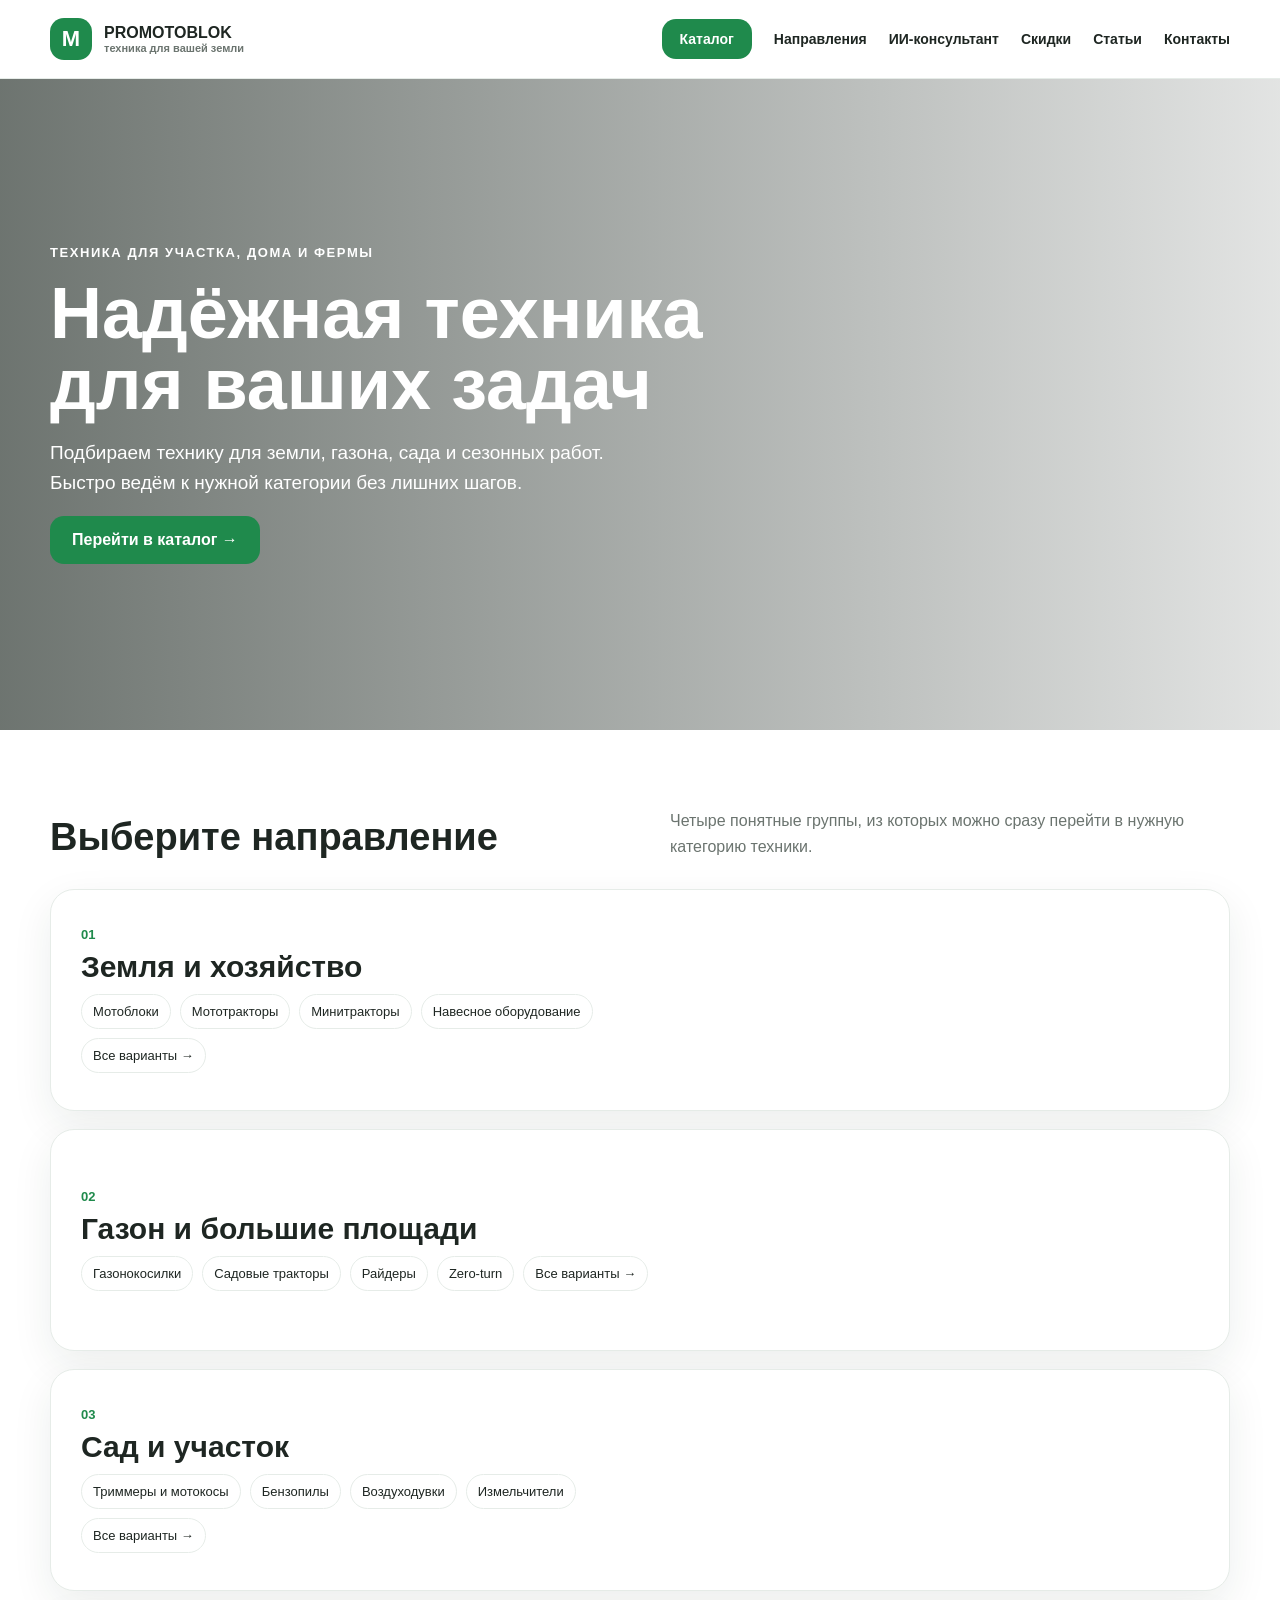
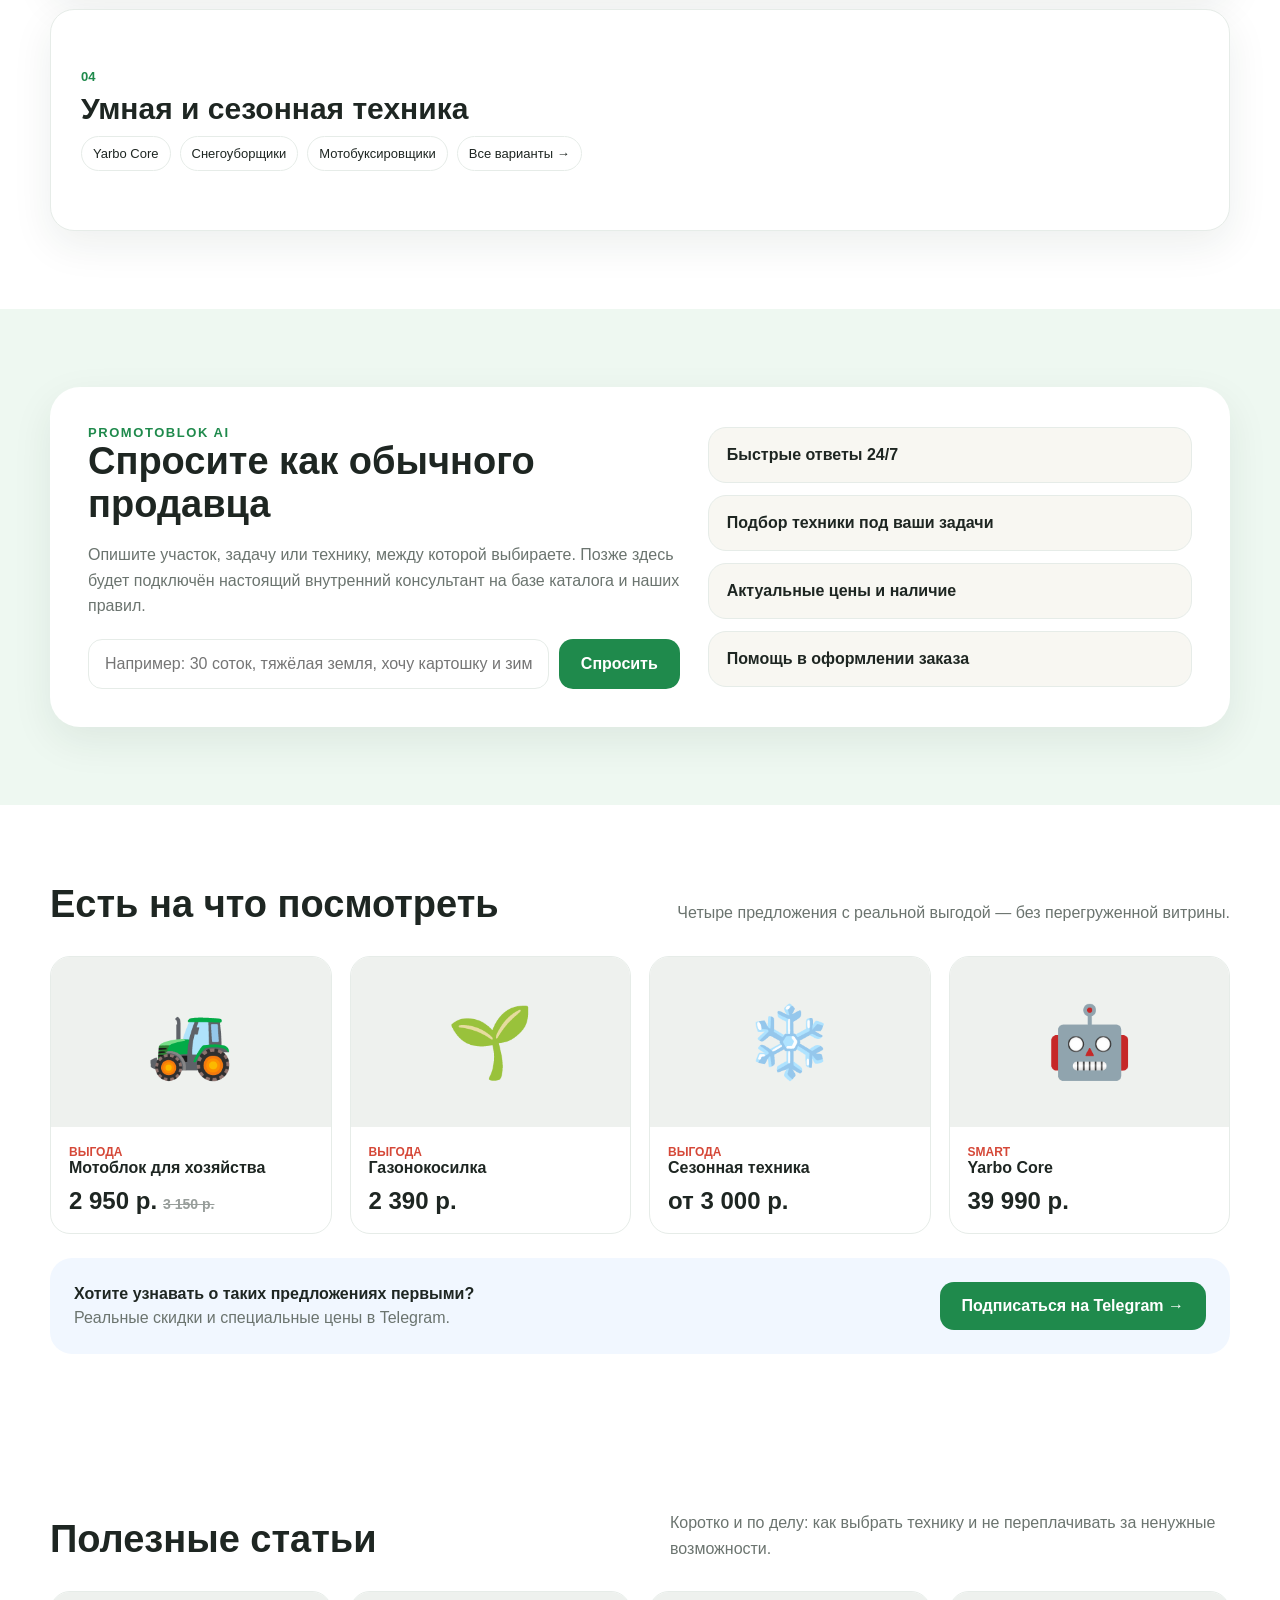
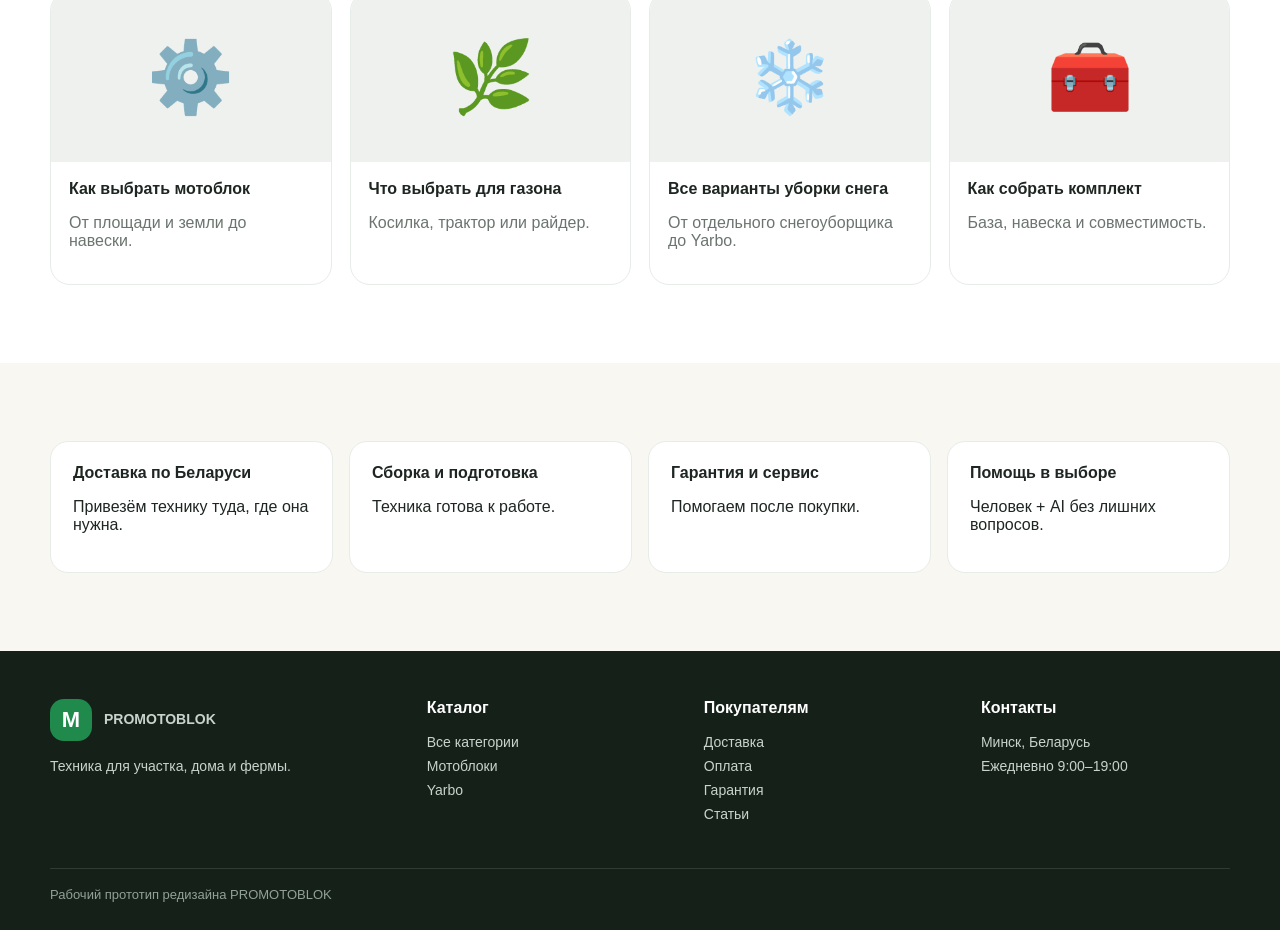
==== index.html @ eeb2f96f "Build responsive homepage from approved structure" ====
<!doctype html><html lang="ru"><head><meta charset="utf-8"><meta name="viewport" content="width=device-width,initial-scale=1"><title>PROMOTOBLOK — техника для участка, дома и фермы</title><meta name="description" content="Рабочий прототип нового PROMOTOBLOK"><link rel="stylesheet" href="styles.css"></head><body><header class="topbar"><div class="container topbar-inner"><a class="brand" href="index.html"><span class="brand-mark">M</span><span>PROMOTOBLOK<small>техника для вашей земли</small></span></a><button class="mobile-toggle" aria-label="Меню">☰</button><nav class="nav"><a class="catalog-link" href="catalog.html">Каталог</a><a href="#groups">Направления</a><a href="#ai">ИИ-консультант</a><a href="#offers">Скидки</a><a href="#articles">Статьи</a><a href="#contacts">Контакты</a></nav></div></header><main><section class="hero"><div class="container"><div class="hero-card"><div class="eyebrow">Техника для участка, дома и фермы</div><h1>Надёжная техника для ваших задач</h1><p>Подбираем технику для земли, газона, сада и сезонных работ. Быстро ведём к нужной категории без лишних шагов.</p><a class="btn" href="catalog.html">Перейти в каталог →</a></div></div></section><section id="groups"><div class="container"><div class="section-head"><div><h2>Выберите направление</h2></div><p>Четыре понятные группы, из которых можно сразу перейти в нужную категорию техники.</p></div><div class="group-list"><article class="group-row"><div class="group-copy"><div class="group-no">01</div><h3>Земля и хозяйство</h3><div class="group-links"><a class="chip" href="catalog.html#motoblocks">Мотоблоки</a><a class="chip" href="catalog.html#mototractors">Мототракторы</a><a class="chip" href="catalog.html#minitractors">Минитракторы</a><a class="chip" href="catalog.html#attachments">Навесное оборудование</a><a class="chip" href="catalog.html#land">Все варианты →</a></div></div><div class="group-image land"></div></article><article class="group-row"><div class="group-copy"><div class="group-no">02</div><h3>Газон и большие площади</h3><div class="group-links"><a class="chip" href="catalog.html#lawnmowers">Газонокосилки</a><a class="chip" href="catalog.html#tractors">Садовые тракторы</a><a class="chip" href="catalog.html#riders">Райдеры</a><a class="chip" href="catalog.html#zero-turn">Zero-turn</a><a class="chip" href="catalog.html#lawn">Все варианты →</a></div></div><div class="group-image lawn"></div></article><article class="group-row"><div class="group-copy"><div class="group-no">03</div><h3>Сад и участок</h3><div class="group-links"><a class="chip" href="catalog.html#trimmers">Триммеры и мотокосы</a><a class="chip" href="catalog.html#chainsaws">Бензопилы</a><a class="chip" href="catalog.html#blowers">Воздуходувки</a><a class="chip" href="catalog.html#shredders">Измельчители</a><a class="chip" href="catalog.html#garden">Все варианты →</a></div></div><div class="group-image garden"></div></article><article class="group-row"><div class="group-copy"><div class="group-no">04</div><h3>Умная и сезонная техника</h3><div class="group-links"><a class="chip" href="catalog.html#yarbo">Yarbo Core</a><a class="chip" href="catalog.html#snow">Снегоуборщики</a><a class="chip" href="catalog.html#tow">Мотобуксировщики</a><a class="chip" href="catalog.html#smart">Все варианты →</a></div></div><div class="group-image smart"></div></article></div></div></section><section id="ai" class="ai"><div class="container"><div class="ai-box"><div><div class="eyebrow" style="color:var(--green)">PROMOTOBLOK AI</div><h2>Спросите как обычного продавца</h2><p>Опишите участок, задачу или технику, между которой выбираете. Позже здесь будет подключён настоящий внутренний консультант на базе каталога и наших правил.</p><div class="ask"><input aria-label="Вопрос консультанту" placeholder="Например: 30 соток, тяжёлая земля, хочу картошку и зимой снег"><button class="btn" data-demo>Спросить</button></div></div><div class="ai-benefits"><div class="benefit">Быстрые ответы 24/7</div><div class="benefit">Подбор техники под ваши задачи</div><div class="benefit">Актуальные цены и наличие</div><div class="benefit">Помощь в оформлении заказа</div></div></div></div></section><section id="offers"><div class="container"><div class="section-head"><div><h2>Есть на что посмотреть</h2></div><p>Четыре предложения с реальной выгодой — без перегруженной витрины.</p></div><div class="offers-grid"><article class="offer"><div class="offer-img">🚜</div><div class="offer-body"><div class="sale">ВЫГОДА</div><strong>Мотоблок для хозяйства</strong><div class="price">2 950 р.<span class="old">3 150 р.</span></div></div></article><article class="offer"><div class="offer-img">🌱</div><div class="offer-body"><div class="sale">ВЫГОДА</div><strong>Газонокосилка</strong><div class="price">2 390 р.</div></div></article><article class="offer"><div class="offer-img">❄️</div><div class="offer-body"><div class="sale">ВЫГОДА</div><strong>Сезонная техника</strong><div class="price">от 3 000 р.</div></div></article><article class="offer"><div class="offer-img">🤖</div><div class="offer-body"><div class="sale">SMART</div><strong>Yarbo Core</strong><div class="price">39 990 р.</div></div></article></div><div class="telegram"><div><strong>Хотите узнавать о таких предложениях первыми?</strong><div style="color:var(--muted);margin-top:6px">Реальные скидки и специальные цены в Telegram.</div></div><button class="btn" data-demo>Подписаться на Telegram →</button></div></div></section><section id="articles"><div class="container"><div class="section-head"><div><h2>Полезные статьи</h2></div><p>Коротко и по делу: как выбрать технику и не переплачивать за ненужные возможности.</p></div><div class="articles-grid"><a class="article" href="catalog.html"><div class="article-img">⚙️</div><div class="article-body"><strong>Как выбрать мотоблок</strong><p style="color:var(--muted)">От площади и земли до навески.</p></div></a><a class="article" href="catalog.html"><div class="article-img">🌿</div><div class="article-body"><strong>Что выбрать для газона</strong><p style="color:var(--muted)">Косилка, трактор или райдер.</p></div></a><a class="article" href="catalog.html"><div class="article-img">❄️</div><div class="article-body"><strong>Все варианты уборки снега</strong><p style="color:var(--muted)">От отдельного снегоуборщика до Yarbo.</p></div></a><a class="article" href="catalog.html"><div class="article-img">🧰</div><div class="article-body"><strong>Как собрать комплект</strong><p style="color:var(--muted)">База, навеска и совместимость.</p></div></a></div></div></section><section class="trust"><div class="container"><div class="trust-grid"><div class="trust-card"><strong>Доставка по Беларуси</strong><p>Привезём технику туда, где она нужна.</p></div><div class="trust-card"><strong>Сборка и подготовка</strong><p>Техника готова к работе.</p></div><div class="trust-card"><strong>Гарантия и сервис</strong><p>Помогаем после покупки.</p></div><div class="trust-card"><strong>Помощь в выборе</strong><p>Человек + AI без лишних вопросов.</p></div></div></div></section></main><footer id="contacts" class="footer"><div class="container"><div class="footer-grid"><div><a class="brand" href="index.html"><span class="brand-mark">M</span><span>PROMOTOBLOK</span></a><p>Техника для участка, дома и фермы.</p></div><div><h4>Каталог</h4><p><a href="catalog.html">Все категории</a><br><a href="catalog.html#motoblocks">Мотоблоки</a><br><a href="catalog.html#yarbo">Yarbo</a></p></div><div><h4>Покупателям</h4><p>Доставка<br>Оплата<br>Гарантия<br>Статьи</p></div><div><h4>Контакты</h4><p>Минск, Беларусь<br>Ежедневно 9:00–19:00</p></div></div><div class="copyright">Рабочий прототип редизайна PROMOTOBLOK</div></div></footer><script src="app.js"></script></body></html>
---- styles.css ----
:root{--green:#1f8a4c;--green-dark:#16653a;--mint:#eef8f1;--ink:#1e2622;--muted:#6b746f;--line:#e6ece8;--cream:#f8f7f2;--radius:24px;--shadow:0 14px 40px rgba(27,49,36,.08)}*{box-sizing:border-box}html{scroll-behavior:smooth}body{margin:0;font-family:Inter,Arial,sans-serif;color:var(--ink);background:#fff}a{color:inherit;text-decoration:none}button,input{font:inherit}.container{width:min(1180px,calc(100% - 40px));margin:auto}.topbar{background:#fff;border-bottom:1px solid var(--line);position:sticky;top:0;z-index:20}.topbar-inner{height:78px;display:flex;align-items:center;gap:26px}.brand{display:flex;align-items:center;gap:12px;font-weight:900}.brand-mark{width:42px;height:42px;border-radius:14px;background:var(--green);color:#fff;display:grid;place-items:center;font-size:22px}.brand small{display:block;color:var(--muted);font-weight:600;font-size:11px}.nav{display:flex;gap:22px;align-items:center;margin-left:auto;font-size:14px;font-weight:700}.nav a:hover{color:var(--green)}.catalog-link{background:var(--green);color:#fff;padding:12px 18px;border-radius:14px}.mobile-toggle{display:none;margin-left:auto;border:0;background:var(--mint);width:44px;height:44px;border-radius:12px}.hero{min-height:560px;display:flex;align-items:end;background:linear-gradient(90deg,rgba(20,31,24,.62),rgba(20,31,24,.12)),url('https://images.unsplash.com/photo-1500382017468-9049fed747ef?auto=format&fit=crop&w=1800&q=82') center/cover}.hero-card{padding:88px 0;color:#fff;max-width:690px}.eyebrow{letter-spacing:.12em;text-transform:uppercase;font-size:13px;font-weight:800}.hero h1{font-size:clamp(42px,6vw,72px);line-height:.98;margin:18px 0 18px}.hero p{font-size:19px;line-height:1.55;max-width:610px}.btn{display:inline-flex;align-items:center;justify-content:center;gap:8px;background:var(--green);color:#fff;border:0;padding:15px 22px;border-radius:14px;font-weight:800;cursor:pointer}.btn:hover{background:var(--green-dark)}.btn-light{background:#fff;color:var(--green-dark)}section{padding:78px 0}.section-head{display:flex;justify-content:space-between;align-items:end;gap:24px;margin-bottom:30px}.section-head h2{font-size:38px;margin:0}.section-head p{color:var(--muted);max-width:560px;margin:0;line-height:1.6}.group-list{display:grid;gap:18px}.group-row{display:grid;grid-template-columns:1.15fr 1fr;min-height:220px;border:1px solid var(--line);border-radius:var(--radius);overflow:hidden;background:#fff;box-shadow:var(--shadow)}.group-copy{padding:30px;display:flex;flex-direction:column;justify-content:center}.group-no{color:var(--green);font-weight:900;font-size:13px}.group-copy h3{font-size:30px;margin:8px 0 10px}.group-links{display:flex;flex-wrap:wrap;gap:9px}.chip{border:1px solid var(--line);padding:9px 11px;border-radius:999px;font-size:13px;background:#fff}.chip:hover{border-color:var(--green);color:var(--green)}.group-image{min-height:220px;background-size:cover;background-position:center}.land{background-image:url('https://images.unsplash.com/photo-1464226184884-fa280b87c399?auto=format&fit=crop&w=1200&q=80')}.lawn{background-image:url('https://images.unsplash.com/photo-1558904541-efa843a96f01?auto=format&fit=crop&w=1200&q=80')}.garden{background-image:url('https://images.unsplash.com/photo-1592150621744-aca64f48394a?auto=format&fit=crop&w=1200&q=80')}.smart{background-image:url('https://images.unsplash.com/photo-1483664852095-d6cc6870702d?auto=format&fit=crop&w=1200&q=80')}.ai{background:var(--mint)}.ai-box{display:grid;grid-template-columns:1.1fr .9fr;gap:28px;align-items:center;background:#fff;border-radius:30px;padding:38px;box-shadow:var(--shadow)}.ai h2{font-size:38px;margin:0 0 14px}.ai p{color:var(--muted);line-height:1.6}.ask{display:flex;gap:10px;margin-top:20px}.ask input{flex:1;border:1px solid var(--line);padding:15px 16px;border-radius:14px}.ai-benefits{display:grid;gap:12px}.benefit{padding:18px;border:1px solid var(--line);border-radius:18px;background:var(--cream);font-weight:700}.offers-grid,.articles-grid{display:grid;grid-template-columns:repeat(4,1fr);gap:18px}.offer,.article{border:1px solid var(--line);border-radius:20px;overflow:hidden;background:#fff}.offer-img,.article-img{height:170px;background:#eef1ee;display:grid;place-items:center;font-size:70px}.offer-body,.article-body{padding:18px}.price{font-size:24px;font-weight:900;margin-top:10px}.old{font-size:14px;color:#989e9b;text-decoration:line-through;margin-left:6px}.sale{color:#d54838;font-size:12px;font-weight:900}.telegram{margin-top:24px;padding:24px;border-radius:22px;background:#f1f7ff;display:flex;justify-content:space-between;gap:20px;align-items:center}.trust{background:var(--cream)}.trust-grid{display:grid;grid-template-columns:repeat(4,1fr);gap:16px}.trust-card{background:#fff;border:1px solid var(--line);border-radius:18px;padding:22px}.footer{background:#152019;color:#fff;padding:48px 0 28px}.footer-grid{display:grid;grid-template-columns:1.4fr repeat(3,1fr);gap:28px}.footer h4{margin:0 0 12px}.footer a,.footer p{color:#c9d3cd;font-size:14px;line-height:1.7}.copyright{border-top:1px solid rgba(255,255,255,.12);margin-top:28px;padding-top:18px;color:#91a197;font-size:13px}.page-hero{padding:56px 0 24px;background:linear-gradient(180deg,#f6faf7,#fff)}.page-hero h1{font-size:52px;margin:0 0 10px}.catalog-grid{display:grid;grid-template-columns:repeat(2,1fr);gap:18px}.catalog-card{border:1px solid var(--line);border-radius:22px;padding:26px;background:#fff}.catalog-card h2{margin-top:0}.catalog-card ul{padding-left:18px;color:var(--muted);line-height:1.9}.mode-switch{display:inline-flex;background:#eef3ef;border-radius:14px;padding:5px;gap:4px;margin-top:18px}.mode-switch button{border:0;background:transparent;padding:10px 14px;border-radius:10px;font-weight:800}.mode-switch button.active{background:#fff;box-shadow:0 5px 15px rgba(0,0,0,.06)}@media(max-width:900px){.nav{display:none;position:absolute;left:20px;right:20px;top:72px;background:#fff;border:1px solid var(--line);border-radius:18px;padding:14px;flex-direction:column;align-items:stretch;box-shadow:var(--shadow)}.nav.open{display:flex}.mobile-toggle{display:block}.hero{min-height:470px}.hero-card{padding:62px 0}.group-row{grid-template-columns:1fr}.group-image{order:-1;height:180px;min-height:auto}.ai-box{grid-template-columns:1fr}.offers-grid,.articles-grid,.trust-grid,.catalog-grid{grid-template-columns:1fr 1fr}.footer-grid{grid-template-columns:1fr 1fr}}@media(max-width:620px){.container{width:min(100% - 28px,1180px)}.topbar-inner{height:66px}.brand small{display:none}.hero{min-height:420px}.hero h1{font-size:42px}.hero p{font-size:16px}.section-head{display:block}.section-head h2,.ai h2{font-size:30px}.group-copy{padding:22px}.group-copy h3{font-size:25px}.offers-grid,.articles-grid,.trust-grid,.catalog-grid,.footer-grid{grid-template-columns:1fr}.ask,.telegram{flex-direction:column}.page-hero h1{font-size:40px}section{padding:54px 0}}
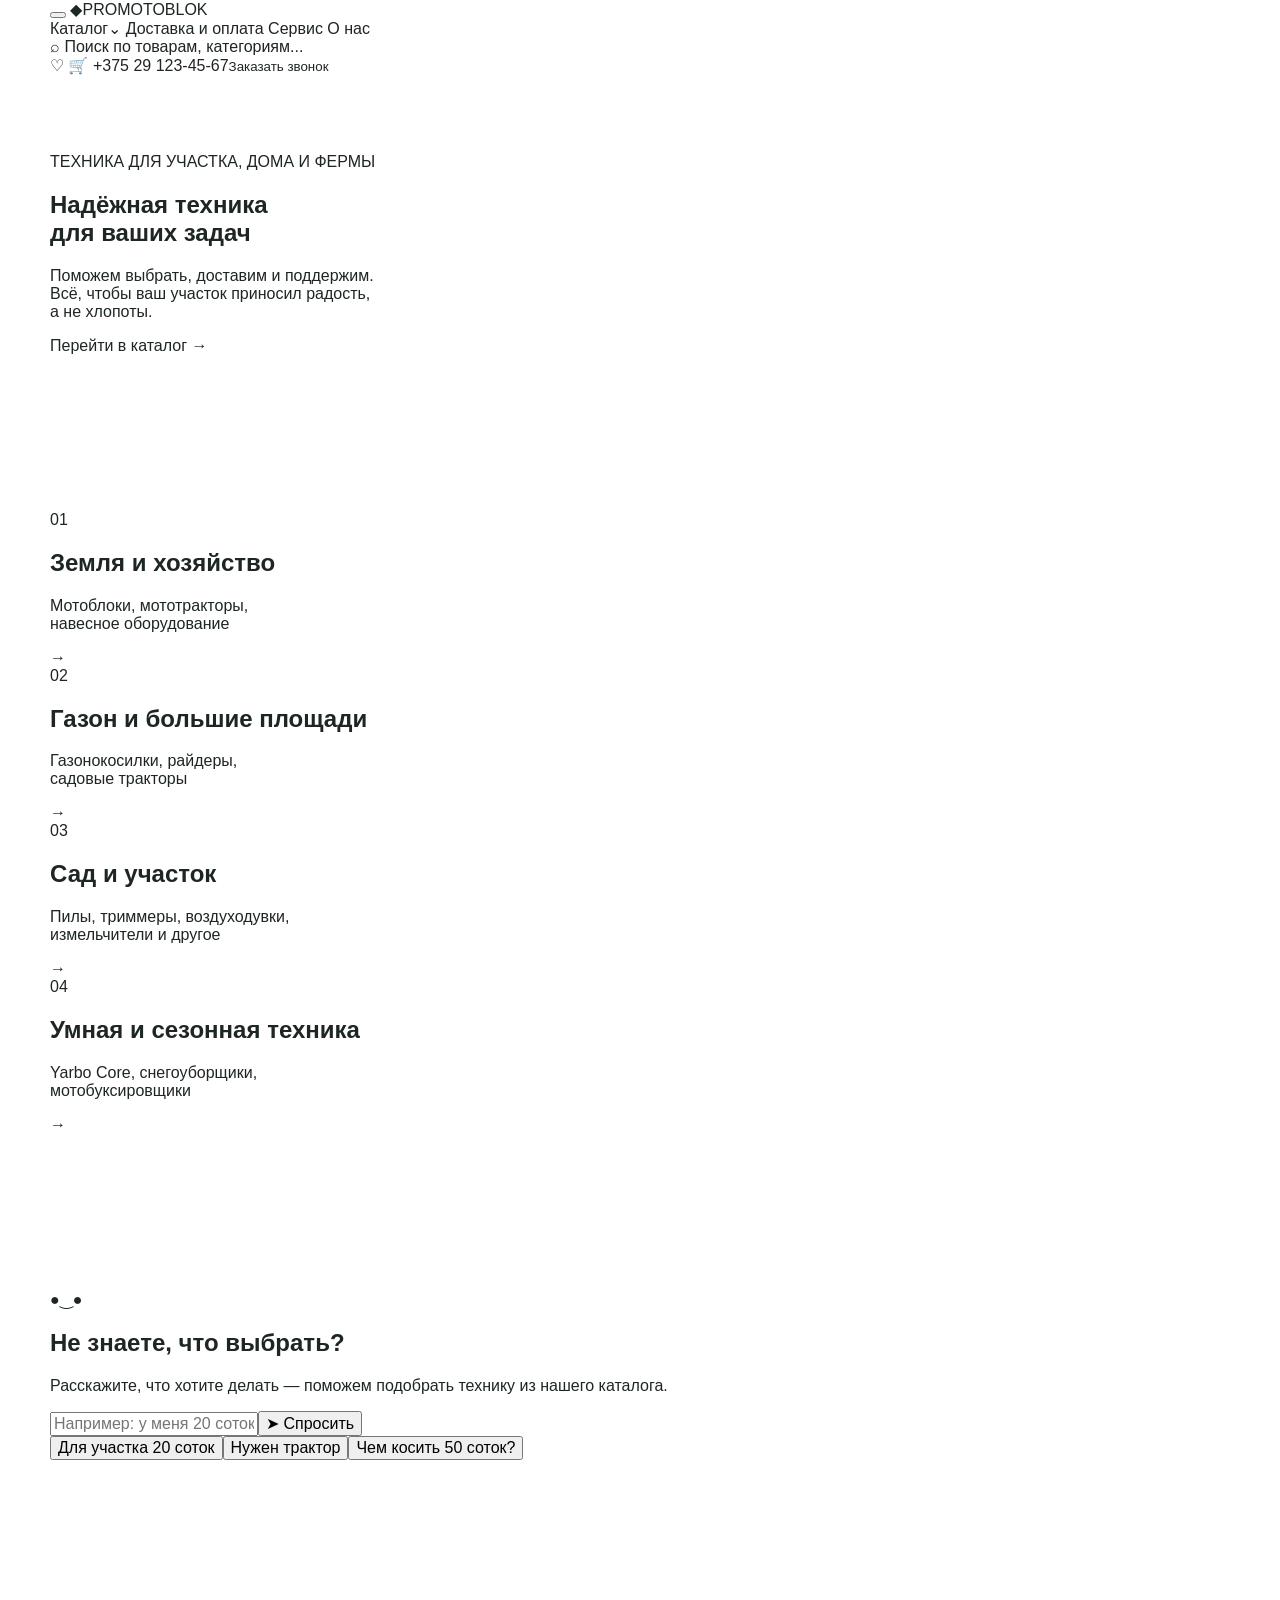
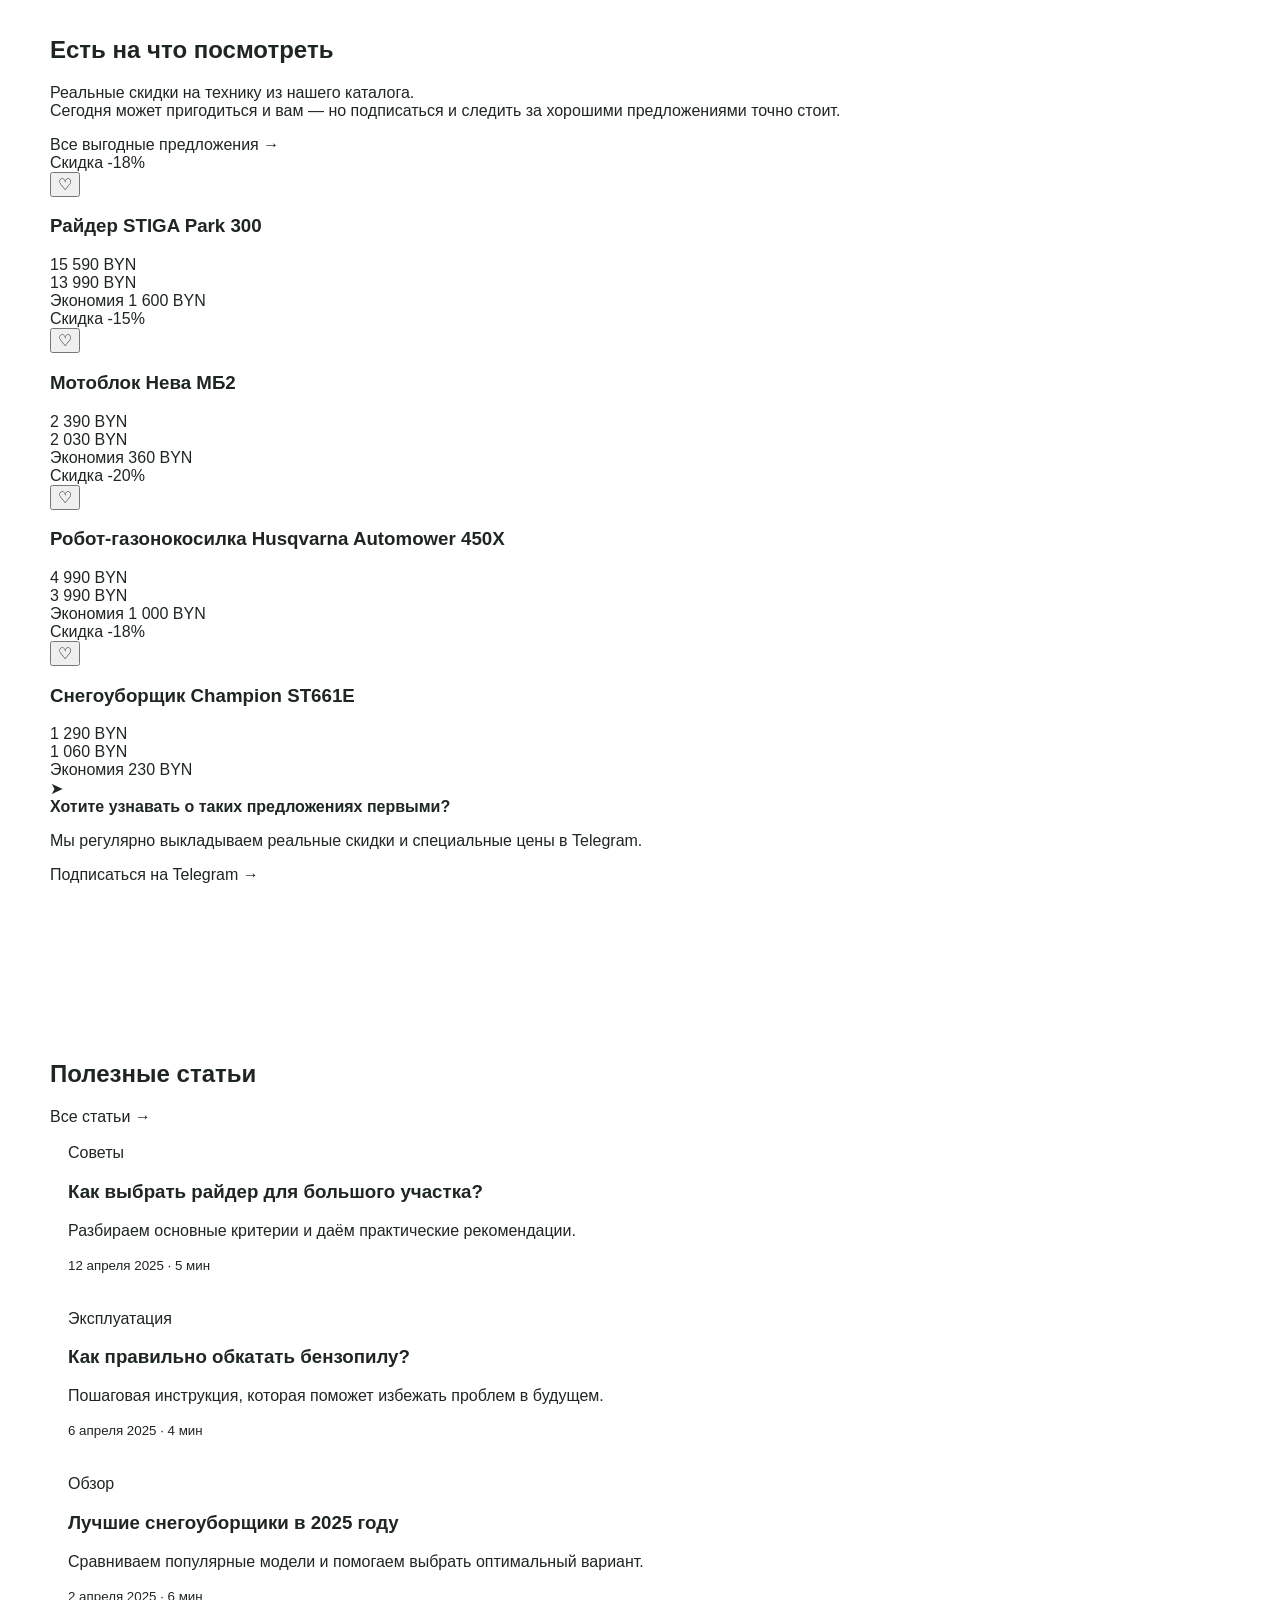
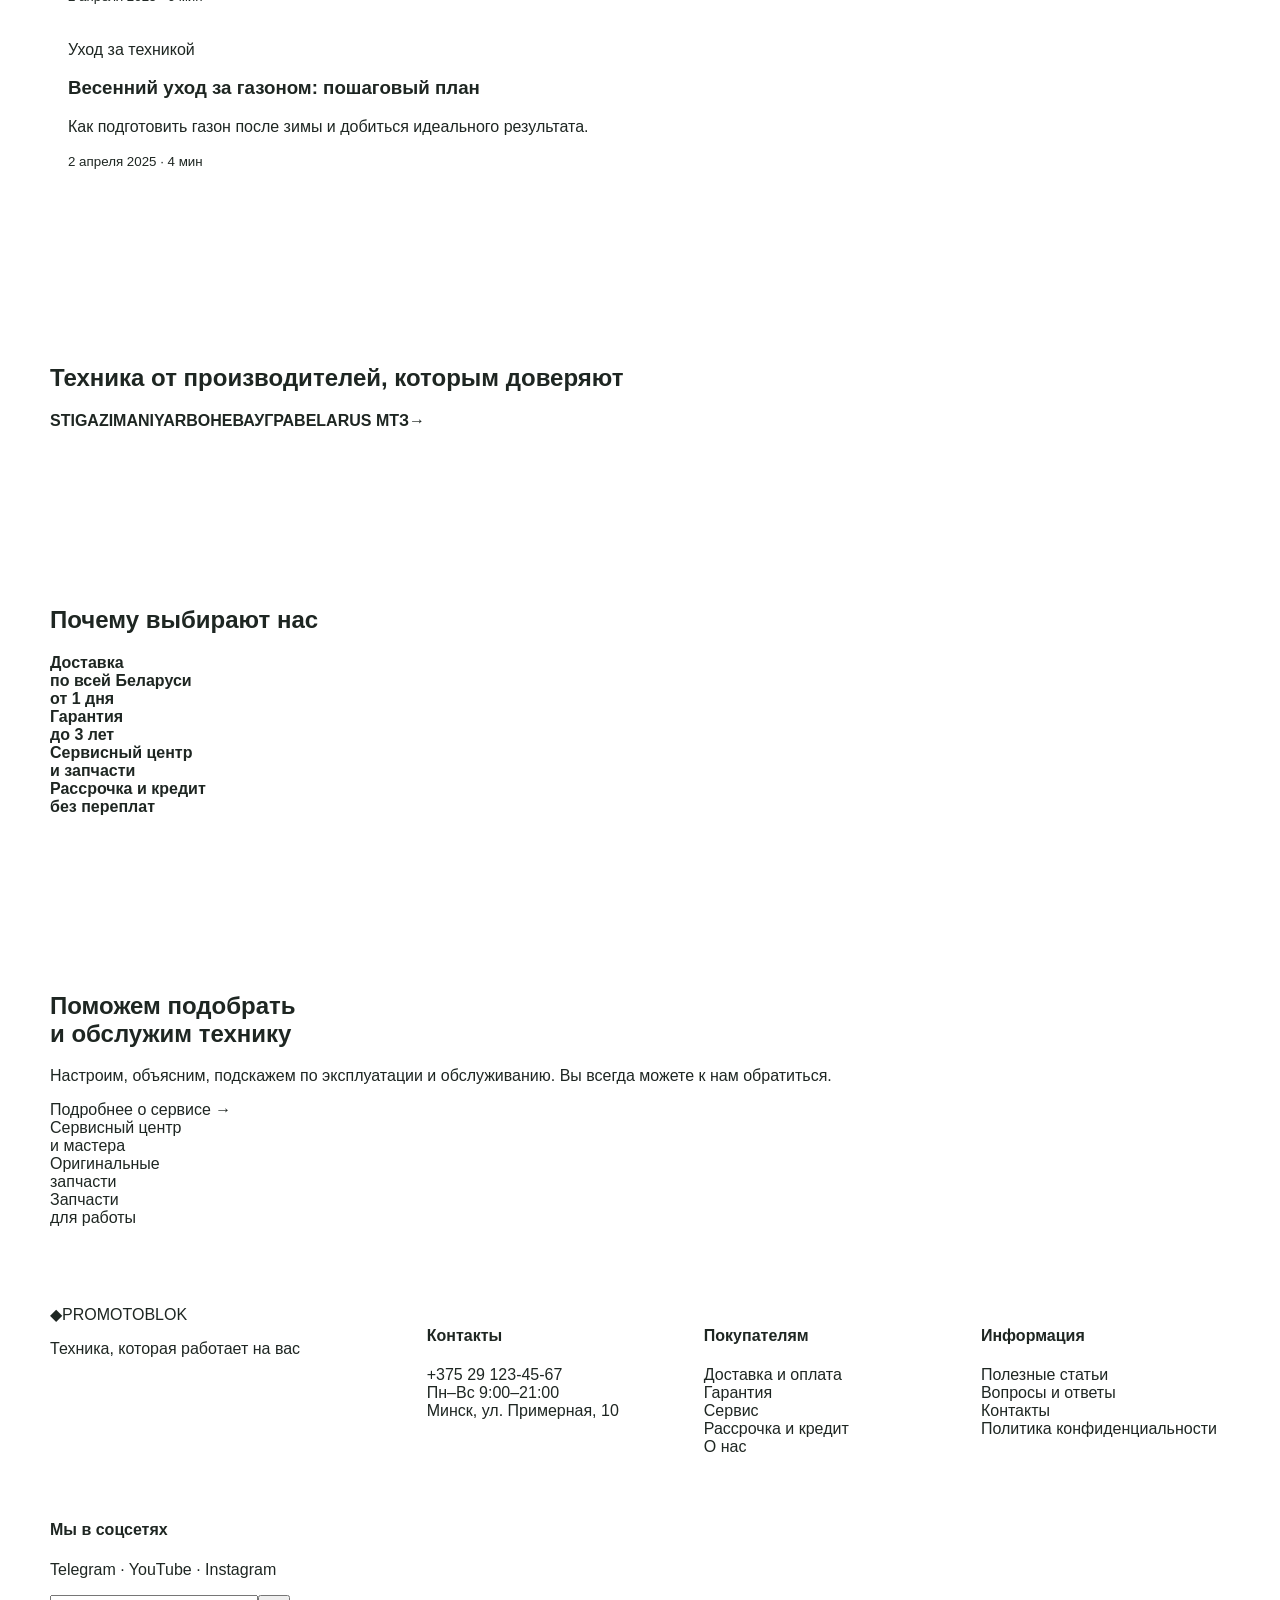
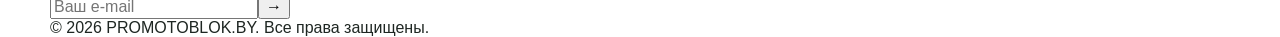
==== commit 707518e1: "Rebuild homepage to match approved master" ====
--- a/index.html
+++ b/index.html
@@ -1 +1,143 @@
-<!doctype html><html lang="ru"><head><meta charset="utf-8"><meta name="viewport" content="width=device-width,initial-scale=1"><title>PROMOTOBLOK — техника для участка, дома и фермы</title><meta name="description" content="Рабочий прототип нового PROMOTOBLOK"><link rel="stylesheet" href="styles.css"></head><body><header class="topbar"><div class="container topbar-inner"><a class="brand" href="index.html"><span class="brand-mark">M</span><span>PROMOTOBLOK<small>техника для вашей земли</small></span></a><button class="mobile-toggle" aria-label="Меню">☰</button><nav class="nav"><a class="catalog-link" href="catalog.html">Каталог</a><a href="#groups">Направления</a><a href="#ai">ИИ-консультант</a><a href="#offers">Скидки</a><a href="#articles">Статьи</a><a href="#contacts">Контакты</a></nav></div></header><main><section class="hero"><div class="container"><div class="hero-card"><div class="eyebrow">Техника для участка, дома и фермы</div><h1>Надёжная техника для ваших задач</h1><p>Подбираем технику для земли, газона, сада и сезонных работ. Быстро ведём к нужной категории без лишних шагов.</p><a class="btn" href="catalog.html">Перейти в каталог →</a></div></div></section><section id="groups"><div class="container"><div class="section-head"><div><h2>Выберите направление</h2></div><p>Четыре понятные группы, из которых можно сразу перейти в нужную категорию техники.</p></div><div class="group-list"><article class="group-row"><div class="group-copy"><div class="group-no">01</div><h3>Земля и хозяйство</h3><div class="group-links"><a class="chip" href="catalog.html#motoblocks">Мотоблоки</a><a class="chip" href="catalog.html#mototractors">Мототракторы</a><a class="chip" href="catalog.html#minitractors">Минитракторы</a><a class="chip" href="catalog.html#attachments">Навесное оборудование</a><a class="chip" href="catalog.html#land">Все варианты →</a></div></div><div class="group-image land"></div></article><article class="group-row"><div class="group-copy"><div class="group-no">02</div><h3>Газон и большие площади</h3><div class="group-links"><a class="chip" href="catalog.html#lawnmowers">Газонокосилки</a><a class="chip" href="catalog.html#tractors">Садовые тракторы</a><a class="chip" href="catalog.html#riders">Райдеры</a><a class="chip" href="catalog.html#zero-turn">Zero-turn</a><a class="chip" href="catalog.html#lawn">Все варианты →</a></div></div><div class="group-image lawn"></div></article><article class="group-row"><div class="group-copy"><div class="group-no">03</div><h3>Сад и участок</h3><div class="group-links"><a class="chip" href="catalog.html#trimmers">Триммеры и мотокосы</a><a class="chip" href="catalog.html#chainsaws">Бензопилы</a><a class="chip" href="catalog.html#blowers">Воздуходувки</a><a class="chip" href="catalog.html#shredders">Измельчители</a><a class="chip" href="catalog.html#garden">Все варианты →</a></div></div><div class="group-image garden"></div></article><article class="group-row"><div class="group-copy"><div class="group-no">04</div><h3>Умная и сезонная техника</h3><div class="group-links"><a class="chip" href="catalog.html#yarbo">Yarbo Core</a><a class="chip" href="catalog.html#snow">Снегоуборщики</a><a class="chip" href="catalog.html#tow">Мотобуксировщики</a><a class="chip" href="catalog.html#smart">Все варианты →</a></div></div><div class="group-image smart"></div></article></div></div></section><section id="ai" class="ai"><div class="container"><div class="ai-box"><div><div class="eyebrow" style="color:var(--green)">PROMOTOBLOK AI</div><h2>Спросите как обычного продавца</h2><p>Опишите участок, задачу или технику, между которой выбираете. Позже здесь будет подключён настоящий внутренний консультант на базе каталога и наших правил.</p><div class="ask"><input aria-label="Вопрос консультанту" placeholder="Например: 30 соток, тяжёлая земля, хочу картошку и зимой снег"><button class="btn" data-demo>Спросить</button></div></div><div class="ai-benefits"><div class="benefit">Быстрые ответы 24/7</div><div class="benefit">Подбор техники под ваши задачи</div><div class="benefit">Актуальные цены и наличие</div><div class="benefit">Помощь в оформлении заказа</div></div></div></div></section><section id="offers"><div class="container"><div class="section-head"><div><h2>Есть на что посмотреть</h2></div><p>Четыре предложения с реальной выгодой — без перегруженной витрины.</p></div><div class="offers-grid"><article class="offer"><div class="offer-img">🚜</div><div class="offer-body"><div class="sale">ВЫГОДА</div><strong>Мотоблок для хозяйства</strong><div class="price">2 950 р.<span class="old">3 150 р.</span></div></div></article><article class="offer"><div class="offer-img">🌱</div><div class="offer-body"><div class="sale">ВЫГОДА</div><strong>Газонокосилка</strong><div class="price">2 390 р.</div></div></article><article class="offer"><div class="offer-img">❄️</div><div class="offer-body"><div class="sale">ВЫГОДА</div><strong>Сезонная техника</strong><div class="price">от 3 000 р.</div></div></article><article class="offer"><div class="offer-img">🤖</div><div class="offer-body"><div class="sale">SMART</div><strong>Yarbo Core</strong><div class="price">39 990 р.</div></div></article></div><div class="telegram"><div><strong>Хотите узнавать о таких предложениях первыми?</strong><div style="color:var(--muted);margin-top:6px">Реальные скидки и специальные цены в Telegram.</div></div><button class="btn" data-demo>Подписаться на Telegram →</button></div></div></section><section id="articles"><div class="container"><div class="section-head"><div><h2>Полезные статьи</h2></div><p>Коротко и по делу: как выбрать технику и не переплачивать за ненужные возможности.</p></div><div class="articles-grid"><a class="article" href="catalog.html"><div class="article-img">⚙️</div><div class="article-body"><strong>Как выбрать мотоблок</strong><p style="color:var(--muted)">От площади и земли до навески.</p></div></a><a class="article" href="catalog.html"><div class="article-img">🌿</div><div class="article-body"><strong>Что выбрать для газона</strong><p style="color:var(--muted)">Косилка, трактор или райдер.</p></div></a><a class="article" href="catalog.html"><div class="article-img">❄️</div><div class="article-body"><strong>Все варианты уборки снега</strong><p style="color:var(--muted)">От отдельного снегоуборщика до Yarbo.</p></div></a><a class="article" href="catalog.html"><div class="article-img">🧰</div><div class="article-body"><strong>Как собрать комплект</strong><p style="color:var(--muted)">База, навеска и совместимость.</p></div></a></div></div></section><section class="trust"><div class="container"><div class="trust-grid"><div class="trust-card"><strong>Доставка по Беларуси</strong><p>Привезём технику туда, где она нужна.</p></div><div class="trust-card"><strong>Сборка и подготовка</strong><p>Техника готова к работе.</p></div><div class="trust-card"><strong>Гарантия и сервис</strong><p>Помогаем после покупки.</p></div><div class="trust-card"><strong>Помощь в выборе</strong><p>Человек + AI без лишних вопросов.</p></div></div></div></section></main><footer id="contacts" class="footer"><div class="container"><div class="footer-grid"><div><a class="brand" href="index.html"><span class="brand-mark">M</span><span>PROMOTOBLOK</span></a><p>Техника для участка, дома и фермы.</p></div><div><h4>Каталог</h4><p><a href="catalog.html">Все категории</a><br><a href="catalog.html#motoblocks">Мотоблоки</a><br><a href="catalog.html#yarbo">Yarbo</a></p></div><div><h4>Покупателям</h4><p>Доставка<br>Оплата<br>Гарантия<br>Статьи</p></div><div><h4>Контакты</h4><p>Минск, Беларусь<br>Ежедневно 9:00–19:00</p></div></div><div class="copyright">Рабочий прототип редизайна PROMOTOBLOK</div></div></footer><script src="app.js"></script></body></html>+<!doctype html>
+<html lang="ru">
+<head>
+  <meta charset="utf-8">
+  <meta name="viewport" content="width=device-width,initial-scale=1">
+  <title>PROMOTOBLOK — техника для участка, дома и фермы</title>
+  <meta name="description" content="PROMOTOBLOK — техника для участка, дома и фермы">
+  <link rel="stylesheet" href="styles.css">
+</head>
+<body>
+<header class="site-header">
+  <div class="container header-row">
+    <button class="menu-icon" aria-label="Открыть меню"><span></span><span></span><span></span></button>
+    <a class="logo" href="index.html" aria-label="PROMOTOBLOK">
+      <span class="logo-leaf">◆</span><span>PROMOTOBLOK</span>
+    </a>
+    <nav class="main-nav">
+      <a href="catalog.html">Каталог⌄</a>
+      <a href="#delivery">Доставка и оплата</a>
+      <a href="#service">Сервис</a>
+      <a href="#about">О нас</a>
+    </nav>
+    <div class="header-tools">
+      <div class="search">⌕ <span>Поиск по товарам, категориям...</span></div>
+      <a href="#favorites" aria-label="Избранное">♡</a>
+      <a href="#cart" aria-label="Корзина">🛒</a>
+      <a class="phone" href="tel:+375291234567">+375 29 123-45-67<small>Заказать звонок</small></a>
+    </div>
+  </div>
+</header>
+
+<main>
+<section class="hero-master">
+  <div class="hero-overlay"></div>
+  <div class="container hero-inner">
+    <div class="hero-copy">
+      <div class="hero-kicker">ТЕХНИКА ДЛЯ УЧАСТКА, ДОМА И ФЕРМЫ</div>
+      <h1>Надёжная техника<br>для ваших задач</h1>
+      <p>Поможем выбрать, доставим и поддержим.<br>Всё, чтобы ваш участок приносил радость,<br>а не хлопоты.</p>
+      <a class="button primary" href="catalog.html">Перейти в каталог <span>→</span></a>
+    </div>
+  </div>
+</section>
+
+<section class="category-master" id="groups">
+  <div class="container category-list">
+    <a class="category-row" href="catalog.html#land">
+      <div class="cat-no">01</div>
+      <div class="cat-icon tractor"></div>
+      <div class="cat-copy"><h2>Земля и хозяйство</h2><p>Мотоблоки, мототракторы,<br>навесное оборудование</p></div>
+      <div class="cat-photo land-photo"></div>
+      <div class="cat-arrow">→</div>
+    </a>
+    <a class="category-row" href="catalog.html#lawn">
+      <div class="cat-no">02</div>
+      <div class="cat-icon mower"></div>
+      <div class="cat-copy"><h2>Газон и большие площади</h2><p>Газонокосилки, райдеры,<br>садовые тракторы</p></div>
+      <div class="cat-photo lawn-photo"></div>
+      <div class="cat-arrow">→</div>
+    </a>
+    <a class="category-row" href="catalog.html#garden">
+      <div class="cat-no">03</div>
+      <div class="cat-icon saw"></div>
+      <div class="cat-copy"><h2>Сад и участок</h2><p>Пилы, триммеры, воздуходувки,<br>измельчители и другое</p></div>
+      <div class="cat-photo garden-photo"></div>
+      <div class="cat-arrow">→</div>
+    </a>
+    <a class="category-row" href="catalog.html#smart">
+      <div class="cat-no">04</div>
+      <div class="cat-icon snow"></div>
+      <div class="cat-copy"><h2>Умная и сезонная техника</h2><p>Yarbo Core, снегоуборщики,<br>мотобуксировщики</p></div>
+      <div class="cat-photo smart-photo"></div>
+      <div class="cat-arrow">→</div>
+    </a>
+  </div>
+</section>
+
+<section class="ai-master" id="ai">
+  <div class="container">
+    <div class="ai-panel">
+      <div class="ai-avatar"><div class="robot-face">●‿●</div></div>
+      <div class="ai-main">
+        <h2>Не знаете, что выбрать?</h2>
+        <p>Расскажите, что хотите делать — поможем подобрать технику из нашего каталога.</p>
+        <div class="ai-input"><input placeholder="Например: у меня 20 соток, хочу косить траву..."><button>➤ Спросить</button></div>
+        <div class="quick"><button>Для участка 20 соток</button><button>Нужен трактор</button><button>Чем косить 50 соток?</button></div>
+      </div>
+    </div>
+  </div>
+</section>
+
+<section class="offers-master" id="offers">
+  <div class="container">
+    <div class="section-title-row"><div><h2>Есть на что посмотреть</h2><p>Реальные скидки на технику из нашего каталога.<br>Сегодня может пригодиться и вам — но подписаться и следить за хорошими предложениями точно стоит.</p></div><a href="catalog.html">Все выгодные предложения →</a></div>
+    <div class="product-grid">
+      <article class="product-card"><div class="discount">Скидка -18%</div><button class="heart">♡</button><div class="product-photo p1"></div><h3>Райдер STIGA Park 300</h3><div class="old-price">15 590 BYN</div><div class="new-price">13 990 BYN</div><div class="saving">Экономия 1 600 BYN</div></article>
+      <article class="product-card"><div class="discount">Скидка -15%</div><button class="heart">♡</button><div class="product-photo p2"></div><h3>Мотоблок Нева МБ2</h3><div class="old-price">2 390 BYN</div><div class="new-price">2 030 BYN</div><div class="saving">Экономия 360 BYN</div></article>
+      <article class="product-card"><div class="discount">Скидка -20%</div><button class="heart">♡</button><div class="product-photo p3"></div><h3>Робот-газонокосилка Husqvarna Automower 450X</h3><div class="old-price">4 990 BYN</div><div class="new-price">3 990 BYN</div><div class="saving">Экономия 1 000 BYN</div></article>
+      <article class="product-card"><div class="discount">Скидка -18%</div><button class="heart">♡</button><div class="product-photo p4"></div><h3>Снегоуборщик Champion ST661E</h3><div class="old-price">1 290 BYN</div><div class="new-price">1 060 BYN</div><div class="saving">Экономия 230 BYN</div></article>
+    </div>
+    <div class="telegram-strip"><div class="telegram-icon">➤</div><div><strong>Хотите узнавать о таких предложениях первыми?</strong><p>Мы регулярно выкладываем реальные скидки и специальные цены в Telegram.</p></div><a class="button primary" href="#telegram">Подписаться на Telegram →</a></div>
+  </div>
+</section>
+
+<section class="articles-master" id="articles">
+  <div class="container">
+    <div class="section-title-row"><div><h2>Полезные статьи</h2></div><a href="#all-articles">Все статьи →</a></div>
+    <div class="article-grid">
+      <a class="article-card" href="#article1"><div class="article-photo a1"></div><div class="article-body"><span>Советы</span><h3>Как выбрать райдер для большого участка?</h3><p>Разбираем основные критерии и даём практические рекомендации.</p><small>12 апреля 2025 · 5 мин</small></div></a>
+      <a class="article-card" href="#article2"><div class="article-photo a2"></div><div class="article-body"><span>Эксплуатация</span><h3>Как правильно обкатать бензопилу?</h3><p>Пошаговая инструкция, которая поможет избежать проблем в будущем.</p><small>6 апреля 2025 · 4 мин</small></div></a>
+      <a class="article-card" href="#article3"><div class="article-photo a3"></div><div class="article-body"><span>Обзор</span><h3>Лучшие снегоуборщики в 2025 году</h3><p>Сравниваем популярные модели и помогаем выбрать оптимальный вариант.</p><small>2 апреля 2025 · 6 мин</small></div></a>
+      <a class="article-card" href="#article4"><div class="article-photo a4"></div><div class="article-body"><span>Уход за техникой</span><h3>Весенний уход за газоном: пошаговый план</h3><p>Как подготовить газон после зимы и добиться идеального результата.</p><small>2 апреля 2025 · 4 мин</small></div></a>
+    </div>
+  </div>
+</section>
+
+<section class="brands-master">
+  <div class="container"><h2>Техника от производителей, которым доверяют</h2><div class="brand-strip"><b>STIGA</b><b>ZIMANI</b><b>YARBO</b><b>НЕВА</b><b>УГРА</b><b>BELARUS МТЗ</b><span>→</span></div></div>
+</section>
+
+<section class="why-master" id="delivery">
+  <div class="container"><h2>Почему выбирают нас</h2><div class="why-grid"><div><strong>Доставка<br>по всей Беларуси<br>от 1 дня</strong></div><div><strong>Гарантия<br>до 3 лет</strong></div><div><strong>Сервисный центр<br>и запчасти</strong></div><div><strong>Рассрочка и кредит<br>без переплат</strong></div></div></div>
+</section>
+
+<section class="service-master" id="service">
+  <div class="container"><div class="service-banner"><div class="service-photo"></div><div class="service-copy"><h2>Поможем подобрать<br>и обслужим технику</h2><p>Настроим, объясним, подскажем по эксплуатации и обслуживанию. Вы всегда можете к нам обратиться.</p><a class="button light" href="#contacts">Подробнее о сервисе →</a></div><div class="service-points"><div>Сервисный центр<br>и мастера</div><div>Оригинальные<br>запчасти</div><div>Запчасти<br>для работы</div></div></div></div>
+</section>
+</main>
+
+<footer class="footer-master" id="contacts">
+  <div class="container footer-grid">
+    <div><a class="logo footer-logo" href="index.html"><span class="logo-leaf">◆</span><span>PROMOTOBLOK</span></a><p>Техника, которая работает на вас</p></div>
+    <div><h4>Контакты</h4><p><a href="tel:+375291234567">+375 29 123-45-67</a><br>Пн–Вс 9:00–21:00<br>Минск, ул. Примерная, 10</p></div>
+    <div><h4>Покупателям</h4><p>Доставка и оплата<br>Гарантия<br>Сервис<br>Рассрочка и кредит<br>О нас</p></div>
+    <div><h4>Информация</h4><p>Полезные статьи<br>Вопросы и ответы<br>Контакты<br>Политика конфиденциальности</p></div>
+    <div><h4>Мы в соцсетях</h4><p>Telegram · YouTube · Instagram</p><div class="newsletter"><input placeholder="Ваш e-mail"><button>→</button></div></div>
+  </div>
+  <div class="container footer-bottom">© 2026 PROMOTOBLOK.BY. Все права защищены.</div>
+</footer>
+
+<script src="app.js"></script>
+</body>
+</html>
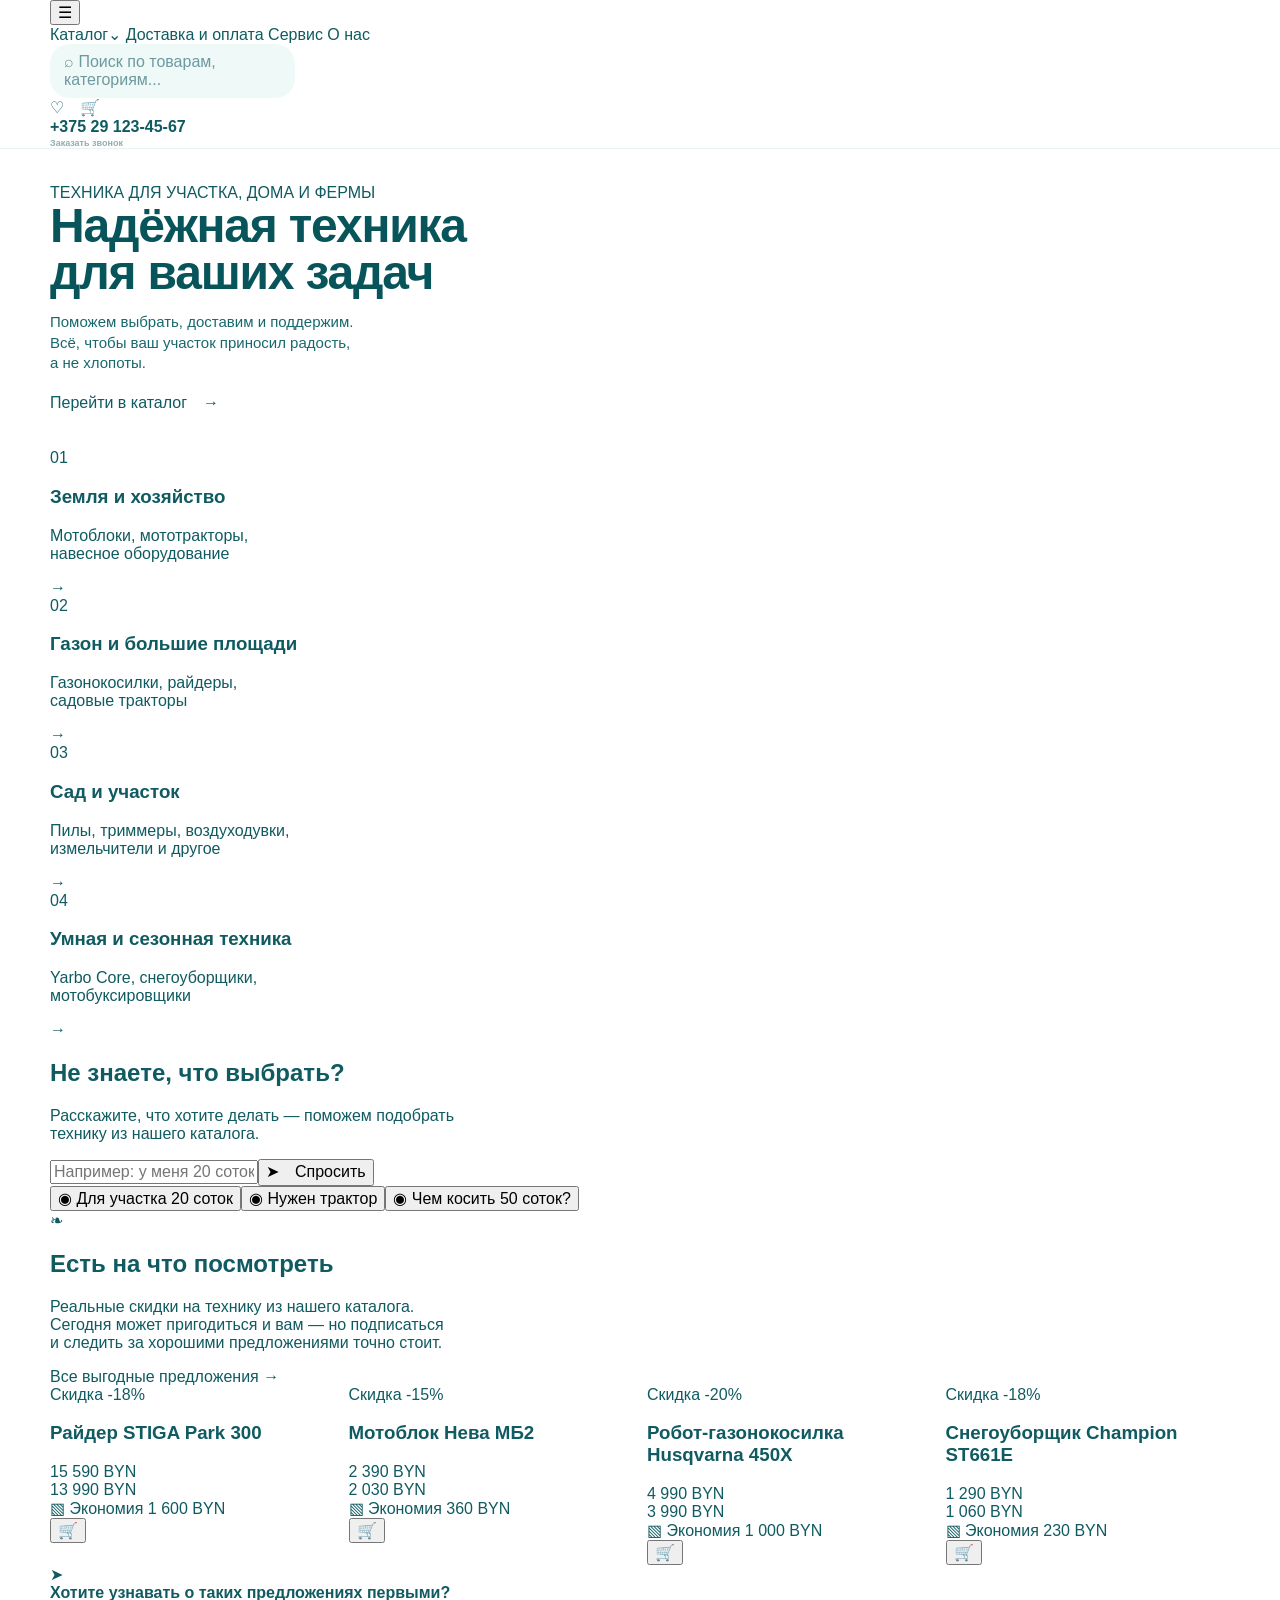
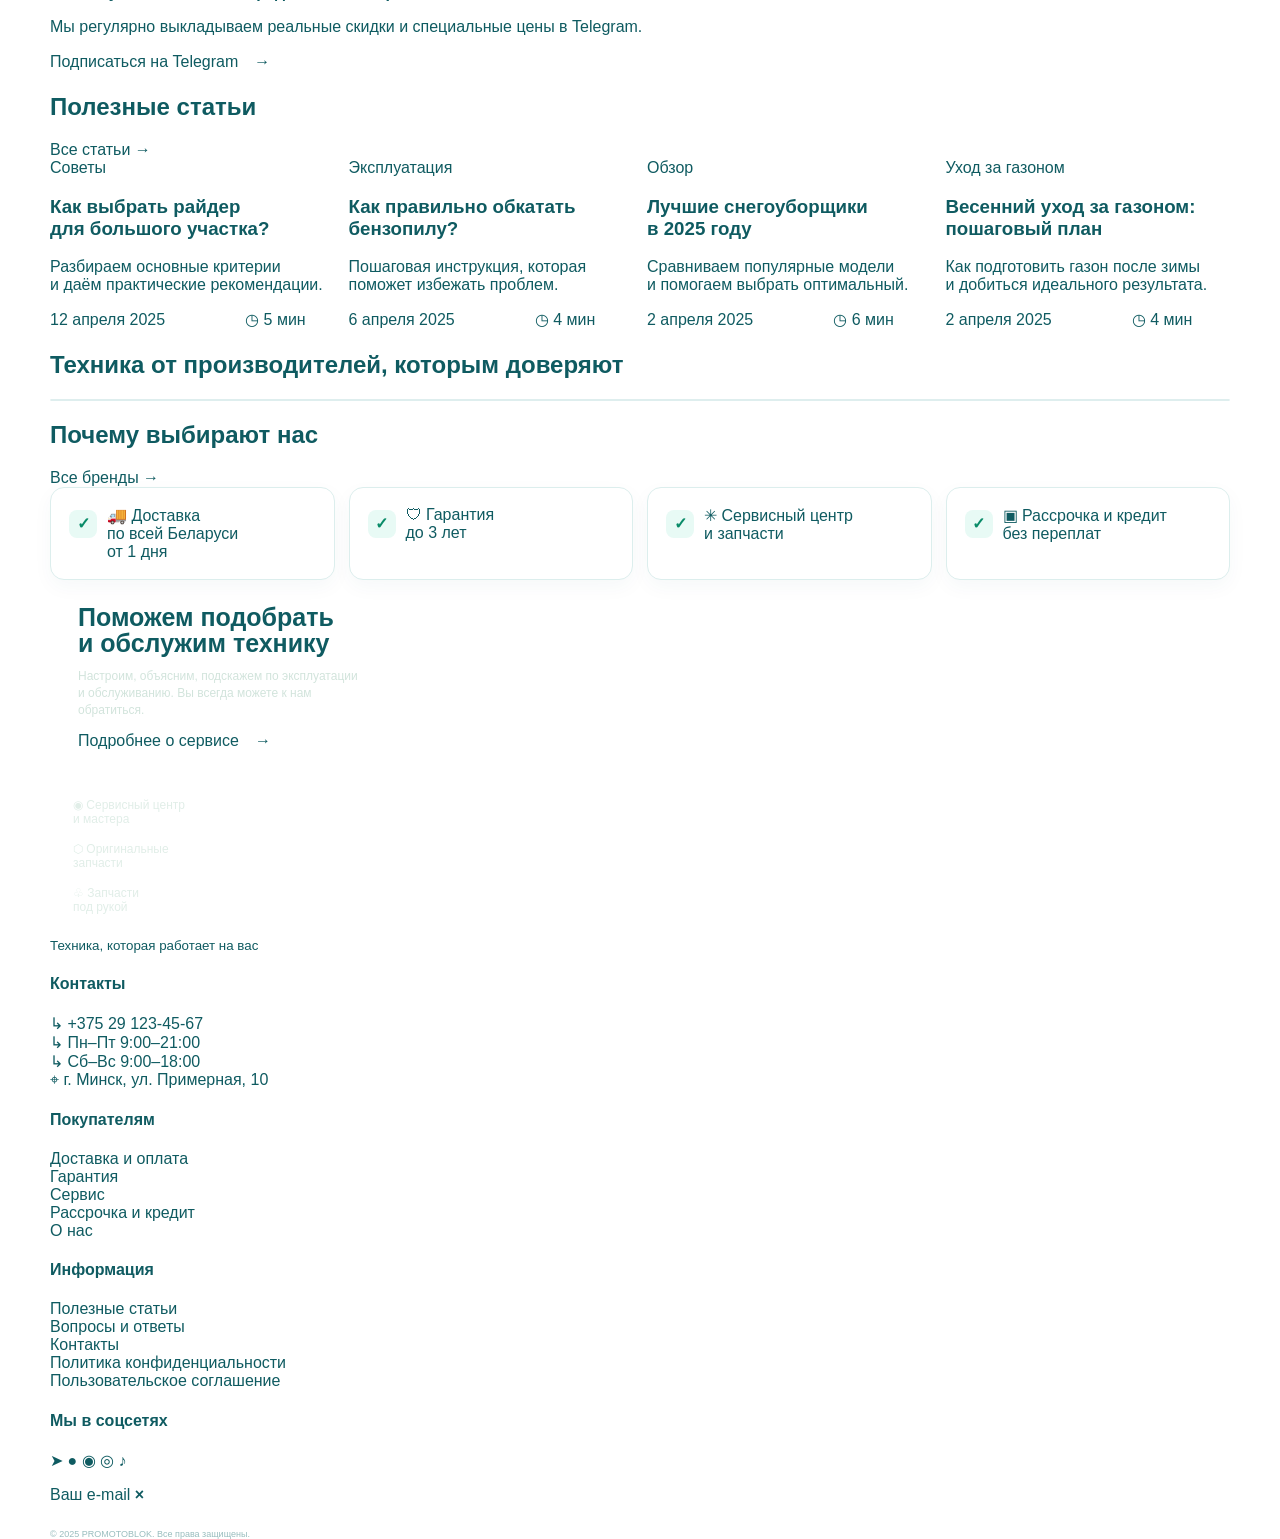
==== commit e7b6a9a6: "Rebuild homepage to approved master layout" ====
--- a/index.html
+++ b/index.html
@@ -1,143 +1,112 @@
 <!doctype html>
 <html lang="ru">
 <head>
-  <meta charset="utf-8">
-  <meta name="viewport" content="width=device-width,initial-scale=1">
-  <title>PROMOTOBLOK — техника для участка, дома и фермы</title>
-  <meta name="description" content="PROMOTOBLOK — техника для участка, дома и фермы">
-  <link rel="stylesheet" href="styles.css">
+<meta charset="utf-8">
+<meta name="viewport" content="width=device-width,initial-scale=1">
+<title>PROMOTOBLOK — техника для участка, дома и фермы</title><link rel="preconnect" href="https://fonts.googleapis.com"><link rel="preconnect" href="https://fonts.gstatic.com" crossorigin><link href="https://fonts.googleapis.com/css2?family=Montserrat:wght@400;500;600;700;800&display=swap" rel="stylesheet">
+<link rel="stylesheet" href="styles.css">
 </head>
 <body>
 <header class="site-header">
-  <div class="container header-row">
-    <button class="menu-icon" aria-label="Открыть меню"><span></span><span></span><span></span></button>
-    <a class="logo" href="index.html" aria-label="PROMOTOBLOK">
-      <span class="logo-leaf">◆</span><span>PROMOTOBLOK</span>
-    </a>
-    <nav class="main-nav">
+  <div class="top container">
+    <button class="menu" aria-label="Меню">☰</button>
+    <a class="logo" href="index.html" aria-label="PROMOTOBLOK"></a>
+    <nav class="nav">
       <a href="catalog.html">Каталог⌄</a>
       <a href="#delivery">Доставка и оплата</a>
       <a href="#service">Сервис</a>
       <a href="#about">О нас</a>
     </nav>
-    <div class="header-tools">
-      <div class="search">⌕ <span>Поиск по товарам, категориям...</span></div>
-      <a href="#favorites" aria-label="Избранное">♡</a>
-      <a href="#cart" aria-label="Корзина">🛒</a>
-      <a class="phone" href="tel:+375291234567">+375 29 123-45-67<small>Заказать звонок</small></a>
-    </div>
+    <div class="search">⌕ <span>Поиск по товарам, категориям...</span></div>
+    <div class="head-icons">♡　🛒</div>
+    <div class="phone">+375 29 123-45-67<small>Заказать звонок</small></div>
   </div>
 </header>
 
 <main>
-<section class="hero-master">
+<section class="hero">
+  <div class="hero-photo"></div>
   <div class="hero-overlay"></div>
   <div class="container hero-inner">
     <div class="hero-copy">
-      <div class="hero-kicker">ТЕХНИКА ДЛЯ УЧАСТКА, ДОМА И ФЕРМЫ</div>
+      <div class="eyebrow">ТЕХНИКА ДЛЯ УЧАСТКА, ДОМА И ФЕРМЫ</div>
       <h1>Надёжная техника<br>для ваших задач</h1>
       <p>Поможем выбрать, доставим и поддержим.<br>Всё, чтобы ваш участок приносил радость,<br>а не хлопоты.</p>
-      <a class="button primary" href="catalog.html">Перейти в каталог <span>→</span></a>
+      <a class="btn" href="catalog.html">Перейти в каталог　→</a>
     </div>
   </div>
 </section>
 
-<section class="category-master" id="groups">
-  <div class="container category-list">
-    <a class="category-row" href="catalog.html#land">
-      <div class="cat-no">01</div>
-      <div class="cat-icon tractor"></div>
-      <div class="cat-copy"><h2>Земля и хозяйство</h2><p>Мотоблоки, мототракторы,<br>навесное оборудование</p></div>
-      <div class="cat-photo land-photo"></div>
-      <div class="cat-arrow">→</div>
+<section class="groups" id="groups">
+  <div class="container">
+    <a class="group-row" href="catalog.html#land">
+      <div class="num">01</div><span class="gicon icon1"></span>
+      <div class="gcopy"><h3>Земля и хозяйство</h3><p>Мотоблоки, мототракторы,<br>навесное оборудование</p></div>
+      <span class="gphoto cat1"></span><span class="arrow">→</span>
     </a>
-    <a class="category-row" href="catalog.html#lawn">
-      <div class="cat-no">02</div>
-      <div class="cat-icon mower"></div>
-      <div class="cat-copy"><h2>Газон и большие площади</h2><p>Газонокосилки, райдеры,<br>садовые тракторы</p></div>
-      <div class="cat-photo lawn-photo"></div>
-      <div class="cat-arrow">→</div>
+    <a class="group-row" href="catalog.html#lawn">
+      <div class="num">02</div><span class="gicon icon2"></span>
+      <div class="gcopy"><h3>Газон и большие площади</h3><p>Газонокосилки, райдеры,<br>садовые тракторы</p></div>
+      <span class="gphoto cat2"></span><span class="arrow">→</span>
     </a>
-    <a class="category-row" href="catalog.html#garden">
-      <div class="cat-no">03</div>
-      <div class="cat-icon saw"></div>
-      <div class="cat-copy"><h2>Сад и участок</h2><p>Пилы, триммеры, воздуходувки,<br>измельчители и другое</p></div>
-      <div class="cat-photo garden-photo"></div>
-      <div class="cat-arrow">→</div>
+    <a class="group-row" href="catalog.html#garden">
+      <div class="num">03</div><span class="gicon icon3"></span>
+      <div class="gcopy"><h3>Сад и участок</h3><p>Пилы, триммеры, воздуходувки,<br>измельчители и другое</p></div>
+      <span class="gphoto cat3"></span><span class="arrow">→</span>
     </a>
-    <a class="category-row" href="catalog.html#smart">
-      <div class="cat-no">04</div>
-      <div class="cat-icon snow"></div>
-      <div class="cat-copy"><h2>Умная и сезонная техника</h2><p>Yarbo Core, снегоуборщики,<br>мотобуксировщики</p></div>
-      <div class="cat-photo smart-photo"></div>
-      <div class="cat-arrow">→</div>
+    <a class="group-row" href="catalog.html#smart">
+      <div class="num">04</div><span class="gicon icon4"></span>
+      <div class="gcopy"><h3>Умная и сезонная техника</h3><p>Yarbo Core, снегоуборщики,<br>мотобуксировщики</p></div>
+      <span class="gphoto cat4"></span><span class="arrow">→</span>
     </a>
   </div>
 </section>
 
-<section class="ai-master" id="ai">
+<section class="ai-section" id="ai">
+  <div class="container ai-box">
+    <span class="ai-robot"></span>
+    <div class="ai-copy">
+      <h2>Не знаете, что выбрать?</h2>
+      <p>Расскажите, что хотите делать — поможем подобрать<br>технику из нашего каталога.</p>
+      <div class="ask"><input placeholder="Например: у меня 20 соток, хочу косить траву..."><button>➤　Спросить</button></div>
+      <div class="suggestions"><button>◉ Для участка 20 соток</button><button>◉ Нужен трактор</button><button>◉ Чем косить 50 соток?</button></div>
+    </div>
+    <div class="leafs">❧</div>
+  </div>
+</section>
+
+<section class="offers" id="offers">
   <div class="container">
-    <div class="ai-panel">
-      <div class="ai-avatar"><div class="robot-face">●‿●</div></div>
-      <div class="ai-main">
-        <h2>Не знаете, что выбрать?</h2>
-        <p>Расскажите, что хотите делать — поможем подобрать технику из нашего каталога.</p>
-        <div class="ai-input"><input placeholder="Например: у меня 20 соток, хочу косить траву..."><button>➤ Спросить</button></div>
-        <div class="quick"><button>Для участка 20 соток</button><button>Нужен трактор</button><button>Чем косить 50 соток?</button></div>
-      </div>
+    <div class="section-title"><div><h2>Есть на что посмотреть</h2><p>Реальные скидки на технику из нашего каталога.<br>Сегодня может пригодиться и вам — но подписаться<br>и следить за хорошими предложениями точно стоит.</p></div><a href="catalog.html">Все выгодные предложения →</a></div>
+    <div class="product-grid">
+      <article class="product"><div class="badge">Скидка -18%</div><button class="heart">♡</button><span class="product-img p1"></span><h3>Райдер STIGA Park 300</h3><div class="old">15 590 BYN</div><div class="price">13 990 BYN</div><div class="save">▧ Экономия 1 600 BYN</div><button class="cart">🛒</button></article>
+      <article class="product"><div class="badge">Скидка -15%</div><button class="heart">♡</button><span class="product-img p2"></span><h3>Мотоблок Нева МБ2</h3><div class="old">2 390 BYN</div><div class="price">2 030 BYN</div><div class="save">▧ Экономия 360 BYN</div><button class="cart">🛒</button></article>
+      <article class="product"><div class="badge">Скидка -20%</div><button class="heart">♡</button><span class="product-img p3"></span><h3>Робот-газонокосилка<br>Husqvarna 450X</h3><div class="old">4 990 BYN</div><div class="price">3 990 BYN</div><div class="save">▧ Экономия 1 000 BYN</div><button class="cart">🛒</button></article>
+      <article class="product"><div class="badge">Скидка -18%</div><button class="heart">♡</button><span class="product-img p4"></span><h3>Снегоуборщик Champion<br>ST661E</h3><div class="old">1 290 BYN</div><div class="price">1 060 BYN</div><div class="save">▧ Экономия 230 BYN</div><button class="cart">🛒</button></article>
+    </div>
+    <div class="telegram"><div class="tg-icon">➤</div><div><strong>Хотите узнавать о таких предложениях первыми?</strong><p>Мы регулярно выкладываем реальные скидки и специальные цены в Telegram.</p></div><a class="btn" href="#">Подписаться на Telegram　→</a></div>
+  </div>
+</section>
+
+<section class="articles" id="articles">
+  <div class="container">
+    <div class="section-title"><h2>Полезные статьи</h2><a href="#">Все статьи →</a></div>
+    <div class="article-grid">
+      <article class="article"><span class="article-img a1"></span><div class="tag">Советы</div><h3>Как выбрать райдер<br>для большого участка?</h3><p>Разбираем основные критерии<br>и даём практические рекомендации.</p><div class="meta">12 апреля 2025　　　　　◷ 5 мин</div></article>
+      <article class="article"><span class="article-img a2"></span><div class="tag">Эксплуатация</div><h3>Как правильно обкатать<br>бензопилу?</h3><p>Пошаговая инструкция, которая<br>поможет избежать проблем.</p><div class="meta">6 апреля 2025　　　　　◷ 4 мин</div></article>
+      <article class="article"><span class="article-img a3"></span><div class="tag">Обзор</div><h3>Лучшие снегоуборщики<br>в 2025 году</h3><p>Сравниваем популярные модели<br>и помогаем выбрать оптимальный.</p><div class="meta">2 апреля 2025　　　　　◷ 6 мин</div></article>
+      <article class="article"><span class="article-img a4"></span><div class="tag">Уход за газоном</div><h3>Весенний уход за газоном:<br>пошаговый план</h3><p>Как подготовить газон после зимы<br>и добиться идеального результата.</p><div class="meta">2 апреля 2025　　　　　◷ 4 мин</div></article>
     </div>
   </div>
 </section>
 
-<section class="offers-master" id="offers">
-  <div class="container">
-    <div class="section-title-row"><div><h2>Есть на что посмотреть</h2><p>Реальные скидки на технику из нашего каталога.<br>Сегодня может пригодиться и вам — но подписаться и следить за хорошими предложениями точно стоит.</p></div><a href="catalog.html">Все выгодные предложения →</a></div>
-    <div class="product-grid">
-      <article class="product-card"><div class="discount">Скидка -18%</div><button class="heart">♡</button><div class="product-photo p1"></div><h3>Райдер STIGA Park 300</h3><div class="old-price">15 590 BYN</div><div class="new-price">13 990 BYN</div><div class="saving">Экономия 1 600 BYN</div></article>
-      <article class="product-card"><div class="discount">Скидка -15%</div><button class="heart">♡</button><div class="product-photo p2"></div><h3>Мотоблок Нева МБ2</h3><div class="old-price">2 390 BYN</div><div class="new-price">2 030 BYN</div><div class="saving">Экономия 360 BYN</div></article>
-      <article class="product-card"><div class="discount">Скидка -20%</div><button class="heart">♡</button><div class="product-photo p3"></div><h3>Робот-газонокосилка Husqvarna Automower 450X</h3><div class="old-price">4 990 BYN</div><div class="new-price">3 990 BYN</div><div class="saving">Экономия 1 000 BYN</div></article>
-      <article class="product-card"><div class="discount">Скидка -18%</div><button class="heart">♡</button><div class="product-photo p4"></div><h3>Снегоуборщик Champion ST661E</h3><div class="old-price">1 290 BYN</div><div class="new-price">1 060 BYN</div><div class="saving">Экономия 230 BYN</div></article>
-    </div>
-    <div class="telegram-strip"><div class="telegram-icon">➤</div><div><strong>Хотите узнавать о таких предложениях первыми?</strong><p>Мы регулярно выкладываем реальные скидки и специальные цены в Telegram.</p></div><a class="button primary" href="#telegram">Подписаться на Telegram →</a></div>
-  </div>
-</section>
+<section class="brands"><div class="container"><h2>Техника от производителей, которым доверяют</h2><div class="brand-strip"></div></div></section>
 
-<section class="articles-master" id="articles">
-  <div class="container">
-    <div class="section-title-row"><div><h2>Полезные статьи</h2></div><a href="#all-articles">Все статьи →</a></div>
-    <div class="article-grid">
-      <a class="article-card" href="#article1"><div class="article-photo a1"></div><div class="article-body"><span>Советы</span><h3>Как выбрать райдер для большого участка?</h3><p>Разбираем основные критерии и даём практические рекомендации.</p><small>12 апреля 2025 · 5 мин</small></div></a>
-      <a class="article-card" href="#article2"><div class="article-photo a2"></div><div class="article-body"><span>Эксплуатация</span><h3>Как правильно обкатать бензопилу?</h3><p>Пошаговая инструкция, которая поможет избежать проблем в будущем.</p><small>6 апреля 2025 · 4 мин</small></div></a>
-      <a class="article-card" href="#article3"><div class="article-photo a3"></div><div class="article-body"><span>Обзор</span><h3>Лучшие снегоуборщики в 2025 году</h3><p>Сравниваем популярные модели и помогаем выбрать оптимальный вариант.</p><small>2 апреля 2025 · 6 мин</small></div></a>
-      <a class="article-card" href="#article4"><div class="article-photo a4"></div><div class="article-body"><span>Уход за техникой</span><h3>Весенний уход за газоном: пошаговый план</h3><p>Как подготовить газон после зимы и добиться идеального результата.</p><small>2 апреля 2025 · 4 мин</small></div></a>
-    </div>
-  </div>
-</section>
+<section class="why" id="about"><div class="container"><div class="section-title"><h2>Почему выбирают нас</h2><a href="#">Все бренды →</a></div><div class="why-grid"><div>🚚 <span>Доставка<br>по всей Беларуси<br>от 1 дня</span></div><div>🛡 <span>Гарантия<br>до 3 лет</span></div><div>✳ <span>Сервисный центр<br>и запчасти</span></div><div>▣ <span>Рассрочка и кредит<br>без переплат</span></div></div></div></section>
 
-<section class="brands-master">
-  <div class="container"><h2>Техника от производителей, которым доверяют</h2><div class="brand-strip"><b>STIGA</b><b>ZIMANI</b><b>YARBO</b><b>НЕВА</b><b>УГРА</b><b>BELARUS МТЗ</b><span>→</span></div></div>
-</section>
-
-<section class="why-master" id="delivery">
-  <div class="container"><h2>Почему выбирают нас</h2><div class="why-grid"><div><strong>Доставка<br>по всей Беларуси<br>от 1 дня</strong></div><div><strong>Гарантия<br>до 3 лет</strong></div><div><strong>Сервисный центр<br>и запчасти</strong></div><div><strong>Рассрочка и кредит<br>без переплат</strong></div></div></div>
-</section>
-
-<section class="service-master" id="service">
-  <div class="container"><div class="service-banner"><div class="service-photo"></div><div class="service-copy"><h2>Поможем подобрать<br>и обслужим технику</h2><p>Настроим, объясним, подскажем по эксплуатации и обслуживанию. Вы всегда можете к нам обратиться.</p><a class="button light" href="#contacts">Подробнее о сервисе →</a></div><div class="service-points"><div>Сервисный центр<br>и мастера</div><div>Оригинальные<br>запчасти</div><div>Запчасти<br>для работы</div></div></div></div>
-</section>
+<section class="service" id="service"><div class="container service-box"><span class="service-photo"></span><div class="service-copy"><h2>Поможем подобрать<br>и обслужим технику</h2><p>Настроим, объясним, подскажем по эксплуатации<br>и обслуживанию. Вы всегда можете к нам<br>обратиться.</p><a class="service-btn" href="#">Подробнее о сервисе　→</a></div><div class="service-points"><div>◉ Сервисный центр<br>и мастера</div><div>⬡ Оригинальные<br>запчасти</div><div>♧ Запчасти<br>под рукой</div></div></div></section>
 </main>
 
-<footer class="footer-master" id="contacts">
-  <div class="container footer-grid">
-    <div><a class="logo footer-logo" href="index.html"><span class="logo-leaf">◆</span><span>PROMOTOBLOK</span></a><p>Техника, которая работает на вас</p></div>
-    <div><h4>Контакты</h4><p><a href="tel:+375291234567">+375 29 123-45-67</a><br>Пн–Вс 9:00–21:00<br>Минск, ул. Примерная, 10</p></div>
-    <div><h4>Покупателям</h4><p>Доставка и оплата<br>Гарантия<br>Сервис<br>Рассрочка и кредит<br>О нас</p></div>
-    <div><h4>Информация</h4><p>Полезные статьи<br>Вопросы и ответы<br>Контакты<br>Политика конфиденциальности</p></div>
-    <div><h4>Мы в соцсетях</h4><p>Telegram · YouTube · Instagram</p><div class="newsletter"><input placeholder="Ваш e-mail"><button>→</button></div></div>
-  </div>
-  <div class="container footer-bottom">© 2026 PROMOTOBLOK.BY. Все права защищены.</div>
-</footer>
-
+<footer class="footer" id="delivery"><div class="container footer-top"><div class="foot-brand"><span class="foot-logo"></span><small>Техника, которая работает на вас</small></div><div><h4>Контакты</h4><p>↳ +375 29 123-45-67<br>↳ Пн–Пт 9:00–21:00<br>↳ Сб–Вс 9:00–18:00<br>⌖ г. Минск, ул. Примерная, 10</p></div><div><h4>Покупателям</h4><p>Доставка и оплата<br>Гарантия<br>Сервис<br>Рассрочка и кредит<br>О нас</p></div><div><h4>Информация</h4><p>Полезные статьи<br>Вопросы и ответы<br>Контакты<br>Политика конфиденциальности<br>Пользовательское соглашение</p></div><div><h4>Мы в соцсетях</h4><p>➤ ● ◉ ◎ ♪</p><div class="email">Ваш e-mail <b>×</b></div></div></div><div class="container footer-bottom">© 2025 PROMOTOBLOK. Все права защищены.</div></footer>
 <script src="app.js"></script>
-</body>
-</html>+</body></html>
--- a/styles.css
+++ b/styles.css
@@ -1 +1 @@
-:root{--green:#1f8a4c;--green-dark:#16653a;--mint:#eef8f1;--ink:#1e2622;--muted:#6b746f;--line:#e6ece8;--cream:#f8f7f2;--radius:24px;--shadow:0 14px 40px rgba(27,49,36,.08)}*{box-sizing:border-box}html{scroll-behavior:smooth}body{margin:0;font-family:Inter,Arial,sans-serif;color:var(--ink);background:#fff}a{color:inherit;text-decoration:none}button,input{font:inherit}.container{width:min(1180px,calc(100% - 40px));margin:auto}.topbar{background:#fff;border-bottom:1px solid var(--line);position:sticky;top:0;z-index:20}.topbar-inner{height:78px;display:flex;align-items:center;gap:26px}.brand{display:flex;align-items:center;gap:12px;font-weight:900}.brand-mark{width:42px;height:42px;border-radius:14px;background:var(--green);color:#fff;display:grid;place-items:center;font-size:22px}.brand small{display:block;color:var(--muted);font-weight:600;font-size:11px}.nav{display:flex;gap:22px;align-items:center;margin-left:auto;font-size:14px;font-weight:700}.nav a:hover{color:var(--green)}.catalog-link{background:var(--green);color:#fff;padding:12px 18px;border-radius:14px}.mobile-toggle{display:none;margin-left:auto;border:0;background:var(--mint);width:44px;height:44px;border-radius:12px}.hero{min-height:560px;display:flex;align-items:end;background:linear-gradient(90deg,rgba(20,31,24,.62),rgba(20,31,24,.12)),url('https://images.unsplash.com/photo-1500382017468-9049fed747ef?auto=format&fit=crop&w=1800&q=82') center/cover}.hero-card{padding:88px 0;color:#fff;max-width:690px}.eyebrow{letter-spacing:.12em;text-transform:uppercase;font-size:13px;font-weight:800}.hero h1{font-size:clamp(42px,6vw,72px);line-height:.98;margin:18px 0 18px}.hero p{font-size:19px;line-height:1.55;max-width:610px}.btn{display:inline-flex;align-items:center;justify-content:center;gap:8px;background:var(--green);color:#fff;border:0;padding:15px 22px;border-radius:14px;font-weight:800;cursor:pointer}.btn:hover{background:var(--green-dark)}.btn-light{background:#fff;color:var(--green-dark)}section{padding:78px 0}.section-head{display:flex;justify-content:space-between;align-items:end;gap:24px;margin-bottom:30px}.section-head h2{font-size:38px;margin:0}.section-head p{color:var(--muted);max-width:560px;margin:0;line-height:1.6}.group-list{display:grid;gap:18px}.group-row{display:grid;grid-template-columns:1.15fr 1fr;min-height:220px;border:1px solid var(--line);border-radius:var(--radius);overflow:hidden;background:#fff;box-shadow:var(--shadow)}.group-copy{padding:30px;display:flex;flex-direction:column;justify-content:center}.group-no{color:var(--green);font-weight:900;font-size:13px}.group-copy h3{font-size:30px;margin:8px 0 10px}.group-links{display:flex;flex-wrap:wrap;gap:9px}.chip{border:1px solid var(--line);padding:9px 11px;border-radius:999px;font-size:13px;background:#fff}.chip:hover{border-color:var(--green);color:var(--green)}.group-image{min-height:220px;background-size:cover;background-position:center}.land{background-image:url('https://images.unsplash.com/photo-1464226184884-fa280b87c399?auto=format&fit=crop&w=1200&q=80')}.lawn{background-image:url('https://images.unsplash.com/photo-1558904541-efa843a96f01?auto=format&fit=crop&w=1200&q=80')}.garden{background-image:url('https://images.unsplash.com/photo-1592150621744-aca64f48394a?auto=format&fit=crop&w=1200&q=80')}.smart{background-image:url('https://images.unsplash.com/photo-1483664852095-d6cc6870702d?auto=format&fit=crop&w=1200&q=80')}.ai{background:var(--mint)}.ai-box{display:grid;grid-template-columns:1.1fr .9fr;gap:28px;align-items:center;background:#fff;border-radius:30px;padding:38px;box-shadow:var(--shadow)}.ai h2{font-size:38px;margin:0 0 14px}.ai p{color:var(--muted);line-height:1.6}.ask{display:flex;gap:10px;margin-top:20px}.ask input{flex:1;border:1px solid var(--line);padding:15px 16px;border-radius:14px}.ai-benefits{display:grid;gap:12px}.benefit{padding:18px;border:1px solid var(--line);border-radius:18px;background:var(--cream);font-weight:700}.offers-grid,.articles-grid{display:grid;grid-template-columns:repeat(4,1fr);gap:18px}.offer,.article{border:1px solid var(--line);border-radius:20px;overflow:hidden;background:#fff}.offer-img,.article-img{height:170px;background:#eef1ee;display:grid;place-items:center;font-size:70px}.offer-body,.article-body{padding:18px}.price{font-size:24px;font-weight:900;margin-top:10px}.old{font-size:14px;color:#989e9b;text-decoration:line-through;margin-left:6px}.sale{color:#d54838;font-size:12px;font-weight:900}.telegram{margin-top:24px;padding:24px;border-radius:22px;background:#f1f7ff;display:flex;justify-content:space-between;gap:20px;align-items:center}.trust{background:var(--cream)}.trust-grid{display:grid;grid-template-columns:repeat(4,1fr);gap:16px}.trust-card{background:#fff;border:1px solid var(--line);border-radius:18px;padding:22px}.footer{background:#152019;color:#fff;padding:48px 0 28px}.footer-grid{display:grid;grid-template-columns:1.4fr repeat(3,1fr);gap:28px}.footer h4{margin:0 0 12px}.footer a,.footer p{color:#c9d3cd;font-size:14px;line-height:1.7}.copyright{border-top:1px solid rgba(255,255,255,.12);margin-top:28px;padding-top:18px;color:#91a197;font-size:13px}.page-hero{padding:56px 0 24px;background:linear-gradient(180deg,#f6faf7,#fff)}.page-hero h1{font-size:52px;margin:0 0 10px}.catalog-grid{display:grid;grid-template-columns:repeat(2,1fr);gap:18px}.catalog-card{border:1px solid var(--line);border-radius:22px;padding:26px;background:#fff}.catalog-card h2{margin-top:0}.catalog-card ul{padding-left:18px;color:var(--muted);line-height:1.9}.mode-switch{display:inline-flex;background:#eef3ef;border-radius:14px;padding:5px;gap:4px;margin-top:18px}.mode-switch button{border:0;background:transparent;padding:10px 14px;border-radius:10px;font-weight:800}.mode-switch button.active{background:#fff;box-shadow:0 5px 15px rgba(0,0,0,.06)}@media(max-width:900px){.nav{display:none;position:absolute;left:20px;right:20px;top:72px;background:#fff;border:1px solid var(--line);border-radius:18px;padding:14px;flex-direction:column;align-items:stretch;box-shadow:var(--shadow)}.nav.open{display:flex}.mobile-toggle{display:block}.hero{min-height:470px}.hero-card{padding:62px 0}.group-row{grid-template-columns:1fr}.group-image{order:-1;height:180px;min-height:auto}.ai-box{grid-template-columns:1fr}.offers-grid,.articles-grid,.trust-grid,.catalog-grid{grid-template-columns:1fr 1fr}.footer-grid{grid-template-columns:1fr 1fr}}@media(max-width:620px){.container{width:min(100% - 28px,1180px)}.topbar-inner{height:66px}.brand small{display:none}.hero{min-height:420px}.hero h1{font-size:42px}.hero p{font-size:16px}.section-head{display:block}.section-head h2,.ai h2{font-size:30px}.group-copy{padding:22px}.group-copy h3{font-size:25px}.offers-grid,.articles-grid,.trust-grid,.catalog-grid,.footer-grid{grid-template-columns:1fr}.ask,.telegram{flex-direction:column}.page-hero h1{font-size:40px}section{padding:54px 0}}+:root{--green:#0a8f6a;--green2:#0ca57a;--deep:#07545a;--text:#0f5b61;--muted:#659398;--mint:#eaf8f5;--mint2:#f4fbf9;--line:#d8eeee;--dark:#073f45;--white:#fff;--shadow:0 10px 28px rgba(7,84,90,.09)}*{box-sizing:border-box}html{scroll-behavior:smooth}body{margin:0;font-family:Inter,Arial,sans-serif;color:var(--text);background:#fff}a{text-decoration:none;color:inherit}button,input{font:inherit}.container{width:min(1180px,calc(100% - 40px));margin:auto}.site-header{background:#fff;border-bottom:1px solid #e8f3f2;position:sticky;top:0;z-index:50}.header-row{height:66px;display:flex;align-items:center;gap:20px}.menu-icon{width:28px;height:28px;border:0;background:transparent;display:grid;gap:4px;place-content:center;padding:0}.menu-icon span{width:15px;height:2px;background:var(--deep);display:block;border-radius:9px}.logo{display:flex;align-items:center;gap:8px;font-weight:900;letter-spacing:.02em;font-size:16px}.logo-leaf{color:var(--green);font-size:18px;transform:rotate(45deg)}.main-nav{display:flex;align-items:center;gap:26px;margin-left:26px;font-size:13px;font-weight:700}.main-nav a:hover{color:var(--green)}.header-tools{margin-left:auto;display:flex;align-items:center;gap:16px;font-size:13px}.search{width:245px;background:#eff9f7;border-radius:20px;padding:9px 14px;color:#6c9aa0}.phone{font-weight:800;line-height:1.05}.phone small{display:block;font-size:9px;color:#91aeb1;margin-top:3px;font-weight:600}.hero-master{position:relative;min-height:300px;background:linear-gradient(90deg,rgba(255,255,255,.95) 0%,rgba(255,255,255,.72) 31%,rgba(255,255,255,0) 52%),url('https://images.unsplash.com/photo-1500382017468-9049fed747ef?auto=format&fit=crop&w=1800&q=88') center/cover}.hero-inner{min-height:300px;display:flex;align-items:center}.hero-copy{position:relative;z-index:2;max-width:540px}.hero-kicker{font-size:12px;letter-spacing:.08em;font-weight:800;color:var(--green);margin-bottom:10px}.hero-copy h1{font-size:48px;line-height:.98;margin:0 0 16px;color:var(--deep);letter-spacing:-.025em}.hero-copy p{font-size:15px;line-height:1.35;color:#17686d;margin:0 0 20px}.button{display:inline-flex;align-items:center;justify-content:center;gap:10px;border-radius:24px;padding:12px 22px;font-weight:800;font-size:13px;border:0}.button.primary{background:linear-gradient(90deg,var(--green),var(--green2));color:#fff}.button.light{background:#fff;color:var(--green)}.category-master{padding:10px 0 0}.category-list{display:grid}.category-row{min-height:105px;display:grid;grid-template-columns:55px 58px 300px 1fr 30px;align-items:center;border-bottom:1px solid var(--line);overflow:hidden}.cat-no{font-size:20px;color:#9bc7cb;font-weight:500}.cat-icon{width:38px;height:38px;border:2px solid var(--deep);border-radius:12px;position:relative}.cat-icon:after{content:"";position:absolute;inset:9px;border:2px solid var(--deep);border-radius:5px}.cat-copy h2{font-size:18px;margin:0 0 5px;color:var(--deep)}.cat-copy p{font-size:12px;line-height:1.35;margin:0;color:#67959a}.cat-photo{height:90px;align-self:stretch;background-size:cover;background-position:center;border-radius:2px;mask-image:linear-gradient(90deg,transparent 0,#000 14%,#000 100%)}.land-photo{background-image:url('https://images.unsplash.com/photo-1592982537447-7440770cbfc9?auto=format&fit=crop&w=1200&q=82')}.lawn-photo{background-image:url('https://images.unsplash.com/photo-1599685315640-9ceab2f581ca?auto=format&fit=crop&w=1200&q=82')}.garden-photo{background-image:url('https://images.unsplash.com/photo-1622383563227-04401ab4e5ea?auto=format&fit=crop&w=1200&q=82')}.smart-photo{background-image:url('https://images.unsplash.com/photo-1483664852095-d6cc6870702d?auto=format&fit=crop&w=1200&q=82')}.cat-arrow{font-size:18px;color:var(--green)}.ai-master{padding:24px 0}.ai-panel{min-height:185px;border-radius:18px;background:linear-gradient(90deg,#dff6f1,#f4fbf9);display:grid;grid-template-columns:150px 1fr;gap:14px;align-items:center;padding:18px 26px;overflow:hidden;box-shadow:inset 0 0 0 1px rgba(10,143,106,.04)}.ai-avatar{height:150px;width:130px;border-radius:50%;background:radial-gradient(circle,#fff 0 38%,#c8ede5 39% 58%,transparent 59%);display:grid;place-items:center}.robot-face{width:72px;height:72px;border-radius:26px;background:#0b5057;color:#a8f6e8;display:grid;place-items:center;font-weight:900;font-size:22px;box-shadow:0 8px 24px rgba(6,81,87,.2)}.ai-main h2{font-size:25px;margin:0 0 5px;color:var(--deep)}.ai-main p{margin:0 0 14px;font-size:13px;color:#4e8388}.ai-input{display:flex;gap:10px}.ai-input input{flex:1;border:0;background:#fff;border-radius:22px;padding:12px 16px;outline:none;color:#4d7478}.ai-input button{min-width:165px;border:0;border-radius:22px;background:var(--green);color:#fff;font-weight:800}.quick{display:flex;gap:10px;margin-top:10px;flex-wrap:wrap}.quick button{background:#fff;border:1px solid #9cddd0;color:#317d79;border-radius:18px;padding:6px 12px;font-size:11px}.offers-master,.articles-master,.brands-master,.why-master,.service-master{padding:26px 0}.section-title-row{display:flex;justify-content:space-between;align-items:start;gap:20px;margin-bottom:18px}.section-title-row h2,.brands-master h2,.why-master h2{font-size:27px;margin:0 0 4px;color:var(--deep)}.section-title-row p{font-size:12px;line-height:1.35;margin:0;color:#6b979b;max-width:620px}.section-title-row>a{font-size:11px;color:var(--green);font-weight:700}.product-grid{display:grid;grid-template-columns:repeat(4,1fr);gap:14px}.product-card{position:relative;border:1px solid #dceeed;border-radius:14px;background:#fff;padding:13px;box-shadow:0 8px 24px rgba(7,84,90,.045)}.discount{position:absolute;top:10px;left:10px;background:#07895f;color:#fff;font-size:10px;font-weight:800;padding:5px 8px;border-radius:12px}.heart{position:absolute;right:10px;top:10px;border:0;background:transparent;color:#0a8f6a;font-size:18px}.product-photo{height:145px;background-size:cover;background-position:center;border-radius:10px;margin-bottom:8px}.p1{background-image:url('https://images.unsplash.com/photo-1592841200221-a6898f307baa?auto=format&fit=crop&w=700&q=80')}.p2{background-image:url('https://images.unsplash.com/photo-1592982537447-7440770cbfc9?auto=format&fit=crop&w=700&q=80')}.p3{background-image:url('https://images.unsplash.com/photo-1589923188900-85dae523342b?auto=format&fit=crop&w=700&q=80')}.p4{background-image:url('https://images.unsplash.com/photo-1516431883659-655d41c09bf9?auto=format&fit=crop&w=700&q=80')}.product-card h3{font-size:13px;line-height:1.3;margin:5px 0 8px;color:#135e64;min-height:34px}.old-price{font-size:11px;color:#93aeb1;text-decoration:line-through}.new-price{font-size:17px;font-weight:900;color:var(--green);margin-top:2px}.saving{display:inline-block;margin-top:9px;background:#ebfaf6;color:#2e8f79;padding:5px 8px;border-radius:10px;font-size:10px}.telegram-strip{margin-top:16px;display:grid;grid-template-columns:50px 1fr auto;align-items:center;gap:16px;padding:15px 18px;border-radius:14px;background:linear-gradient(90deg,#eaf9f5,#f7fbff);overflow:hidden}.telegram-icon{width:40px;height:40px;border-radius:50%;display:grid;place-items:center;background:#0aa078;color:#fff;font-size:20px}.telegram-strip strong{font-size:14px;color:var(--deep)}.telegram-strip p{font-size:11px;margin:3px 0 0;color:#7a9ea1}.article-grid{display:grid;grid-template-columns:repeat(4,1fr);gap:14px}.article-card{border:1px solid #dceeed;border-radius:14px;overflow:hidden;background:#fff}.article-photo{height:120px;background-size:cover;background-position:center}.a1{background-image:url('https://images.unsplash.com/photo-1592841200221-a6898f307baa?auto=format&fit=crop&w=700&q=80')}.a2{background-image:url('https://images.unsplash.com/photo-1622383563227-04401ab4e5ea?auto=format&fit=crop&w=700&q=80')}.a3{background-image:url('https://images.unsplash.com/photo-1516431883659-655d41c09bf9?auto=format&fit=crop&w=700&q=80')}.a4{background-image:url('https://images.unsplash.com/photo-1500382017468-9049fed747ef?auto=format&fit=crop&w=700&q=80')}.article-body{padding:10px}.article-body span{display:inline-block;background:#e8f9f4;color:#0b936d;border-radius:10px;padding:3px 7px;font-size:9px}.article-body h3{font-size:13px;line-height:1.25;margin:7px 0;color:#0f5c63}.article-body p{font-size:10px;line-height:1.4;color:#76999d;min-height:42px}.article-body small{font-size:9px;color:#8da8aa}.brand-strip{display:grid;grid-template-columns:repeat(7,1fr);align-items:center;border:1px solid #deeeee;border-radius:14px;background:#fff;overflow:hidden}.brand-strip b{padding:18px 10px;text-align:center;color:#0d5570;font-size:21px;border-right:1px solid #e2f0ef}.brand-strip span{text-align:center;color:#0a8f6a}.why-grid{display:grid;grid-template-columns:repeat(4,1fr);gap:14px}.why-grid>div{background:#fff;border:1px solid #dceeed;border-radius:14px;min-height:88px;padding:18px 18px 18px 56px;position:relative;box-shadow:0 7px 20px rgba(7,84,90,.04)}.why-grid>div:before{content:"✓";position:absolute;left:18px;top:22px;width:28px;height:28px;border-radius:8px;display:grid;place-items:center;background:#e8faf5;color:#098b68;font-weight:900}.why-grid strong{font-size:12px;line-height:1.45;color:#3e777c}.service-banner{min-height:180px;border-radius:14px;overflow:hidden;display:grid;grid-template-columns:290px 1fr 250px;background:linear-gradient(90deg,#1d4439,#0d563f);color:#fff}.service-photo{background:url('https://images.unsplash.com/photo-1625047509248-ec889cbff17f?auto=format&fit=crop&w=900&q=82') center/cover}.service-copy{padding:24px 28px}.service-copy h2{font-size:25px;line-height:1.05;margin:0 0 8px}.service-copy p{font-size:12px;line-height:1.4;color:#d2e4dc;max-width:440px}.service-points{border-left:1px solid rgba(255,255,255,.18);padding:22px;display:grid;align-content:center;gap:16px;font-size:12px;color:#e1eee8}.footer-master{background:linear-gradient(90deg,#06494e,#073a42);color:#fff;padding:24px 0 12px}.footer-grid{display:grid;grid-template-columns:1.15fr repeat(4,1fr);gap:24px}.footer-logo{color:#fff}.footer-grid h4{font-size:12px;margin:0 0 6px}.footer-grid p,.footer-grid a{font-size:10px;line-height:1.6;color:#b9d6d7}.newsletter{display:flex;background:#fff;border-radius:16px;overflow:hidden}.newsletter input{border:0;padding:7px 9px;width:100%;font-size:10px}.newsletter button{border:0;background:#9fdb70;padding:0 10px}.footer-bottom{margin-top:14px;padding-top:10px;border-top:1px solid rgba(255,255,255,.12);font-size:9px;color:#98bdbe}@media(max-width:900px){.main-nav,.search{display:none}.header-row{height:58px}.phone{font-size:11px}.hero-master,.hero-inner{min-height:340px}.hero-copy h1{font-size:42px}.category-row{grid-template-columns:40px 50px 230px 1fr 25px}.product-grid,.article-grid,.why-grid{grid-template-columns:repeat(2,1fr)}.service-banner{grid-template-columns:220px 1fr}.service-points{display:none}.footer-grid{grid-template-columns:repeat(2,1fr)}}@media(max-width:620px){.container{width:min(100% - 24px,1180px)}.header-tools>a:not(.phone){display:none}.logo{font-size:14px}.hero-master{background-position:64% center}.hero-master:after{content:"";position:absolute;inset:0;background:linear-gradient(90deg,rgba(255,255,255,.94),rgba(255,255,255,.62) 62%,rgba(255,255,255,.08))}.hero-inner{position:relative;z-index:2;min-height:330px}.hero-copy h1{font-size:36px}.hero-copy p{font-size:13px}.category-row{grid-template-columns:34px 42px 1fr 22px;min-height:92px}.cat-photo{display:none}.cat-no{font-size:16px}.cat-icon{width:30px;height:30px}.cat-copy h2{font-size:15px}.cat-copy p{font-size:10px}.ai-panel{grid-template-columns:1fr;padding:18px}.ai-avatar{display:none}.ai-input{flex-direction:column}.ai-input button{height:42px}.quick{display:none}.section-title-row{display:block}.section-title-row>a{display:inline-block;margin-top:8px}.product-grid,.article-grid,.why-grid{grid-template-columns:1fr 1fr}.product-photo{height:110px}.telegram-strip{grid-template-columns:42px 1fr}.telegram-strip .button{grid-column:1/-1}.brand-strip{grid-template-columns:repeat(3,1fr)}.brand-strip b{font-size:15px}.service-banner{grid-template-columns:1fr}.service-photo{height:150px}.footer-grid{grid-template-columns:1fr 1fr}.footer-grid>div:first-child{grid-column:1/-1}}
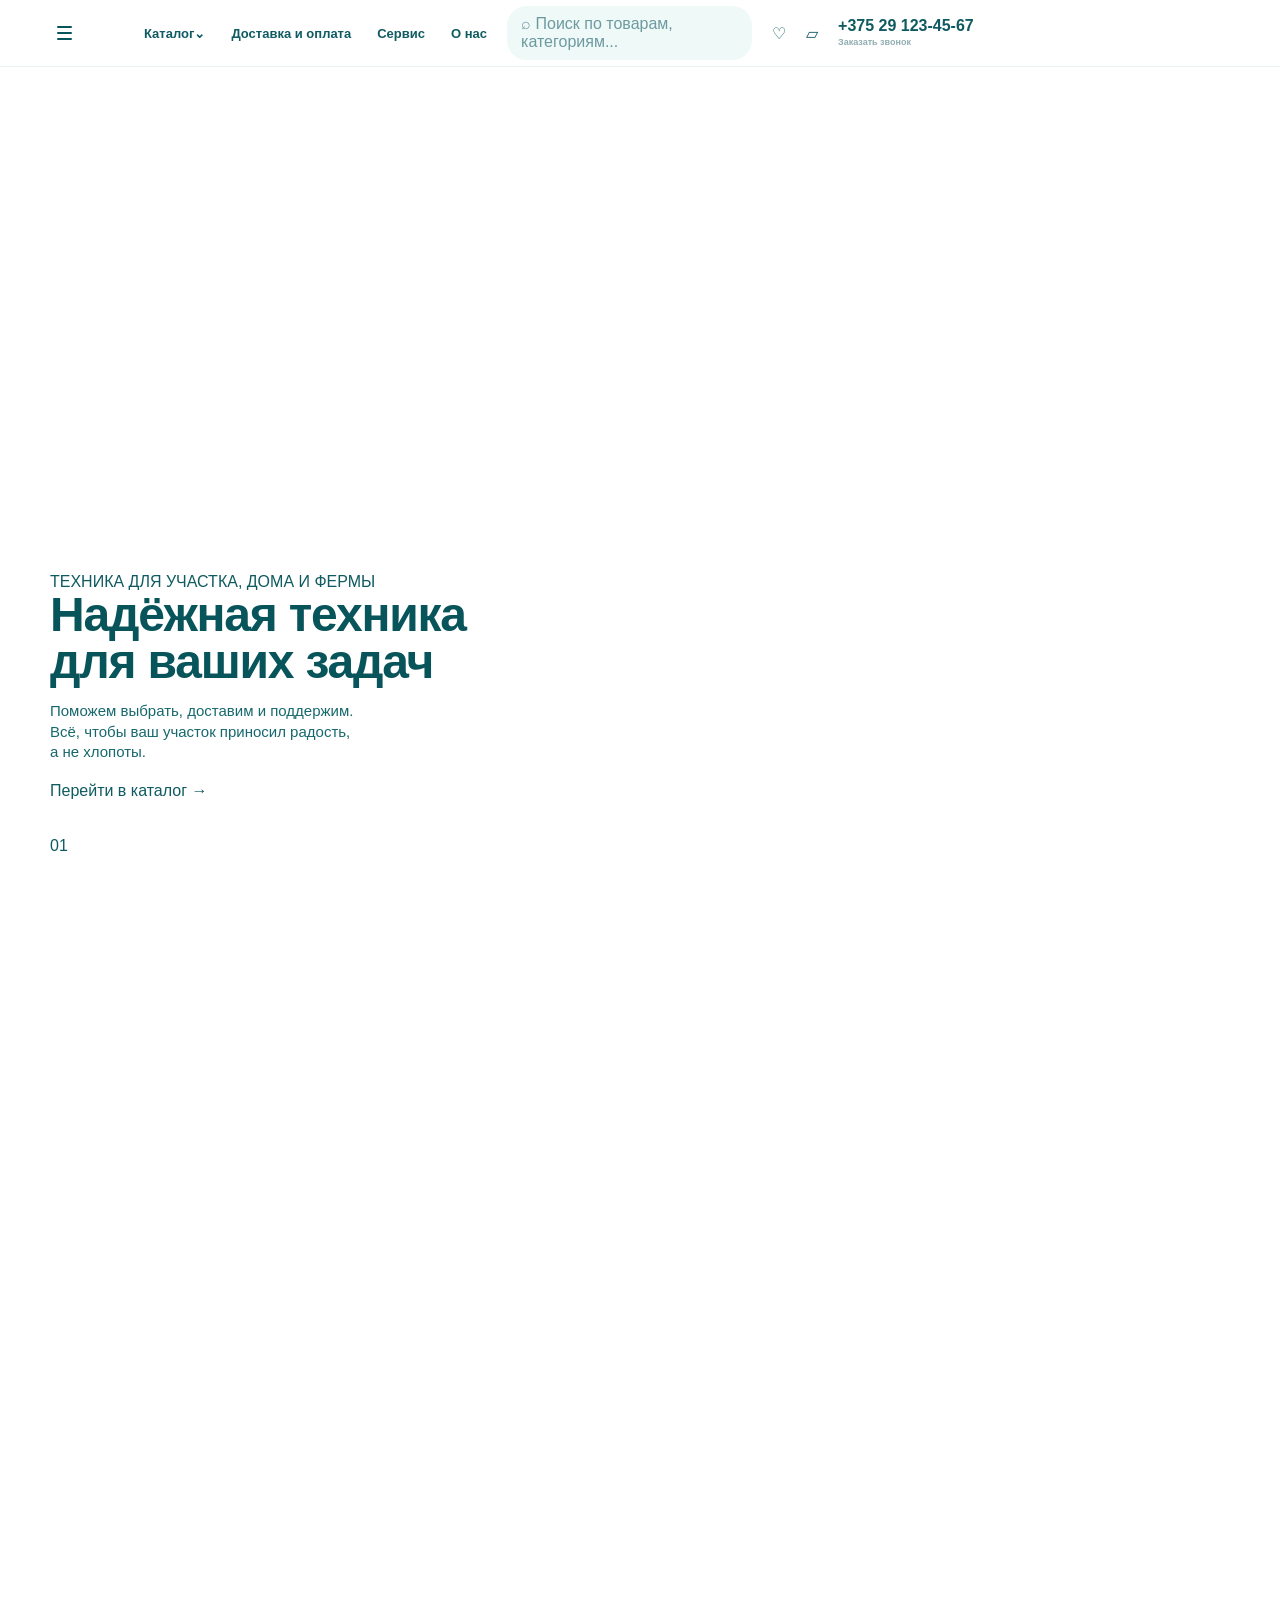
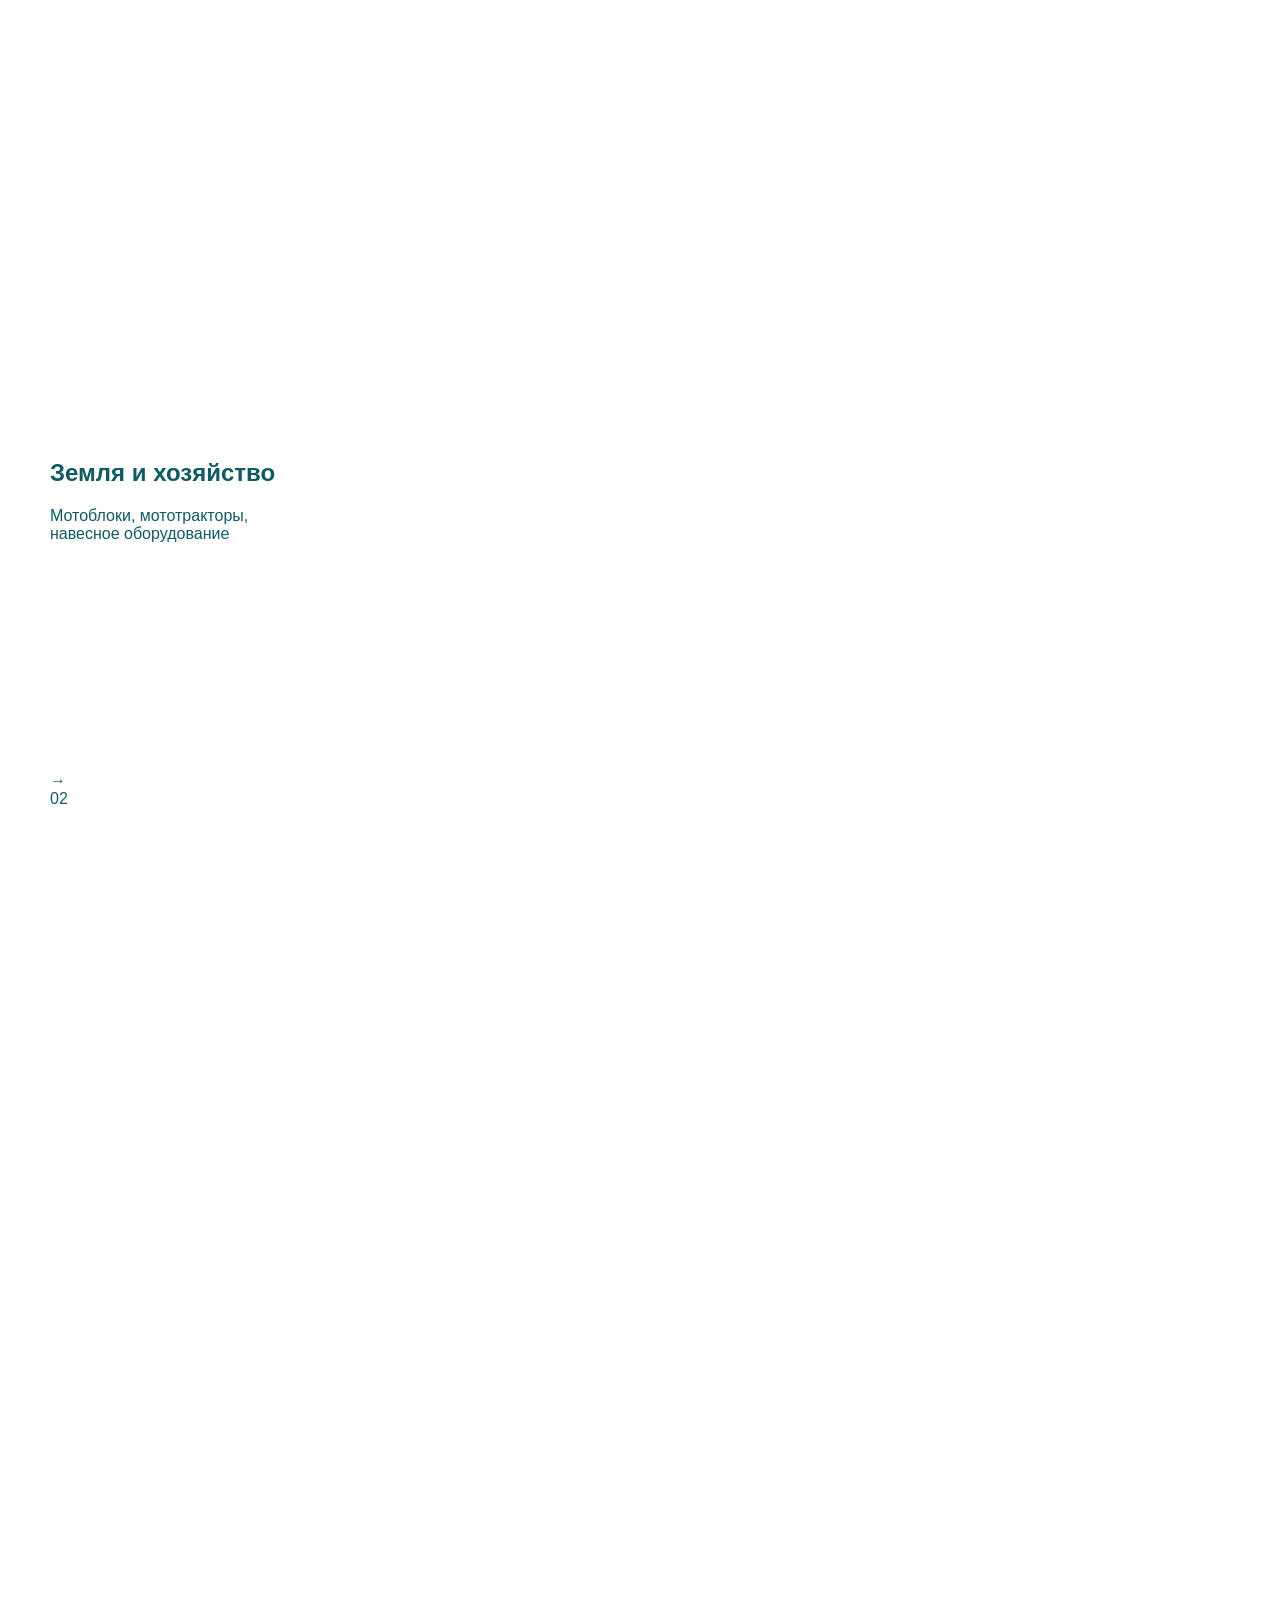
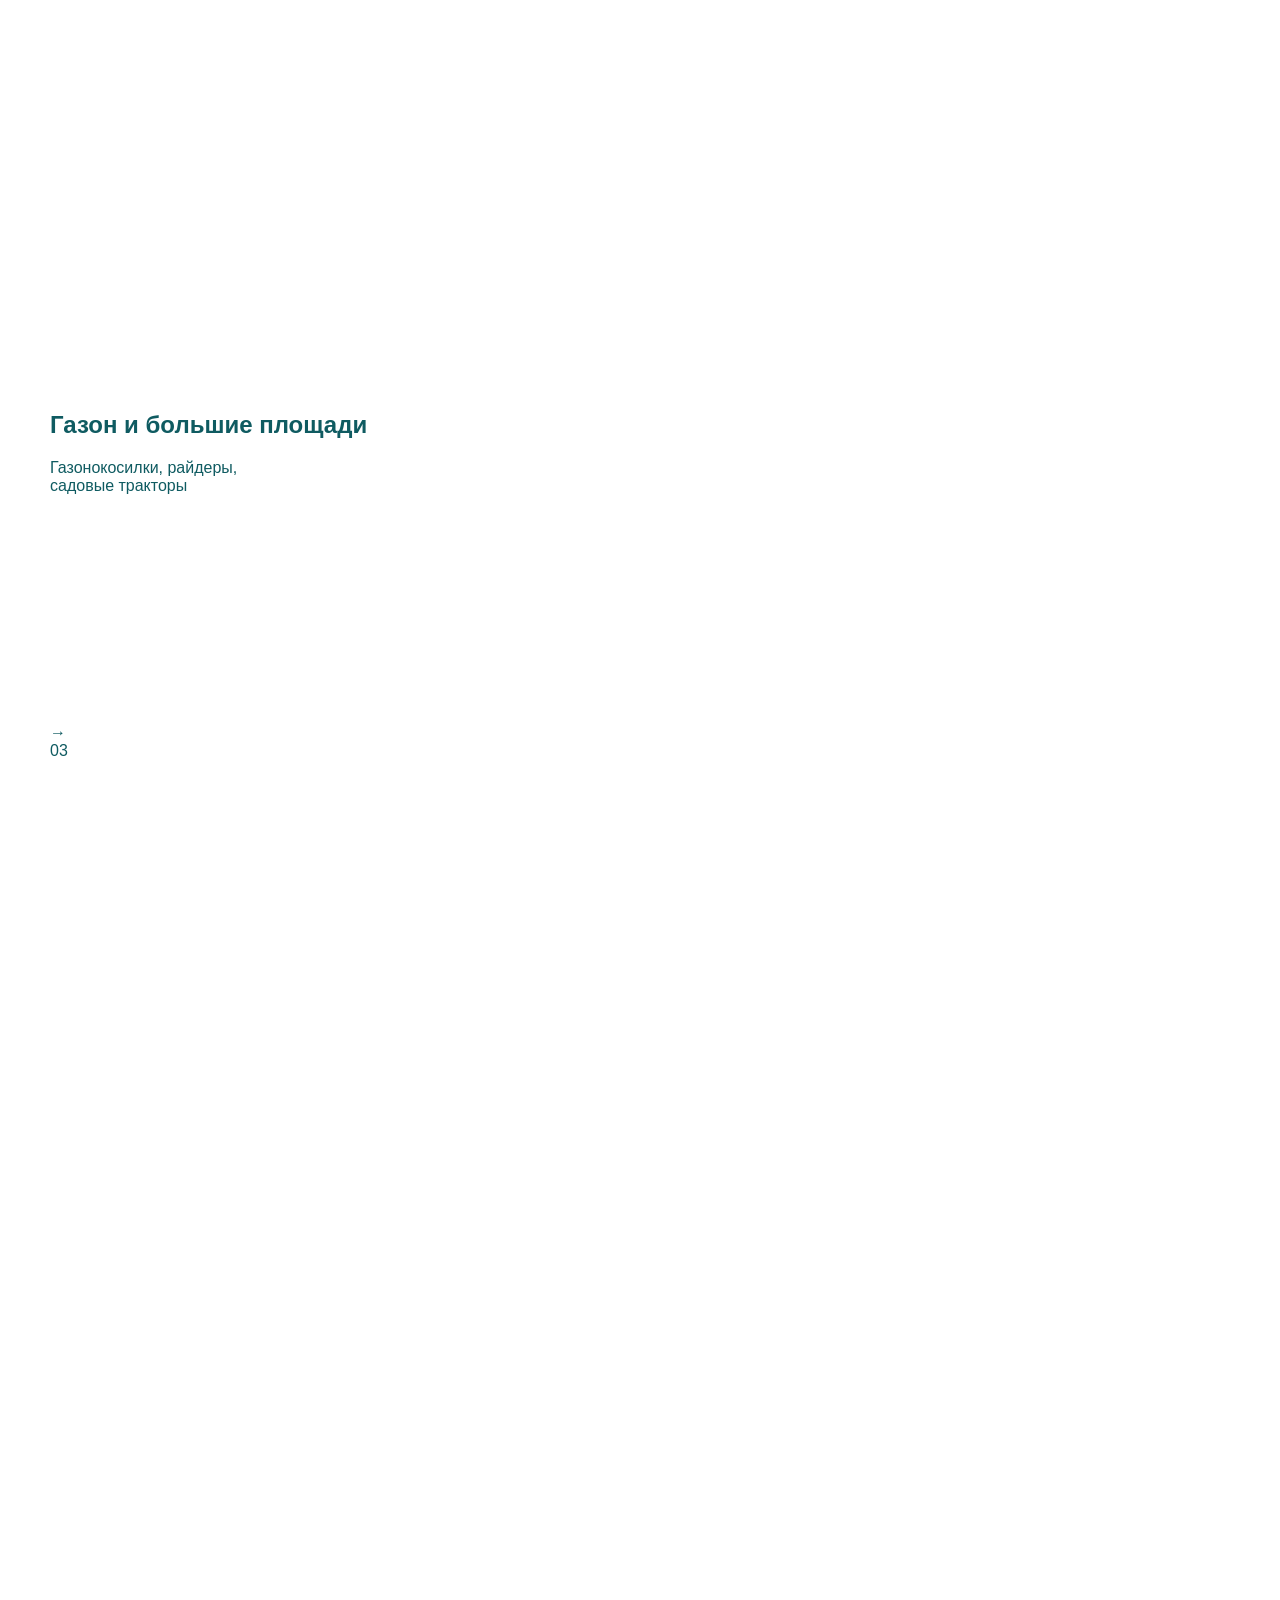
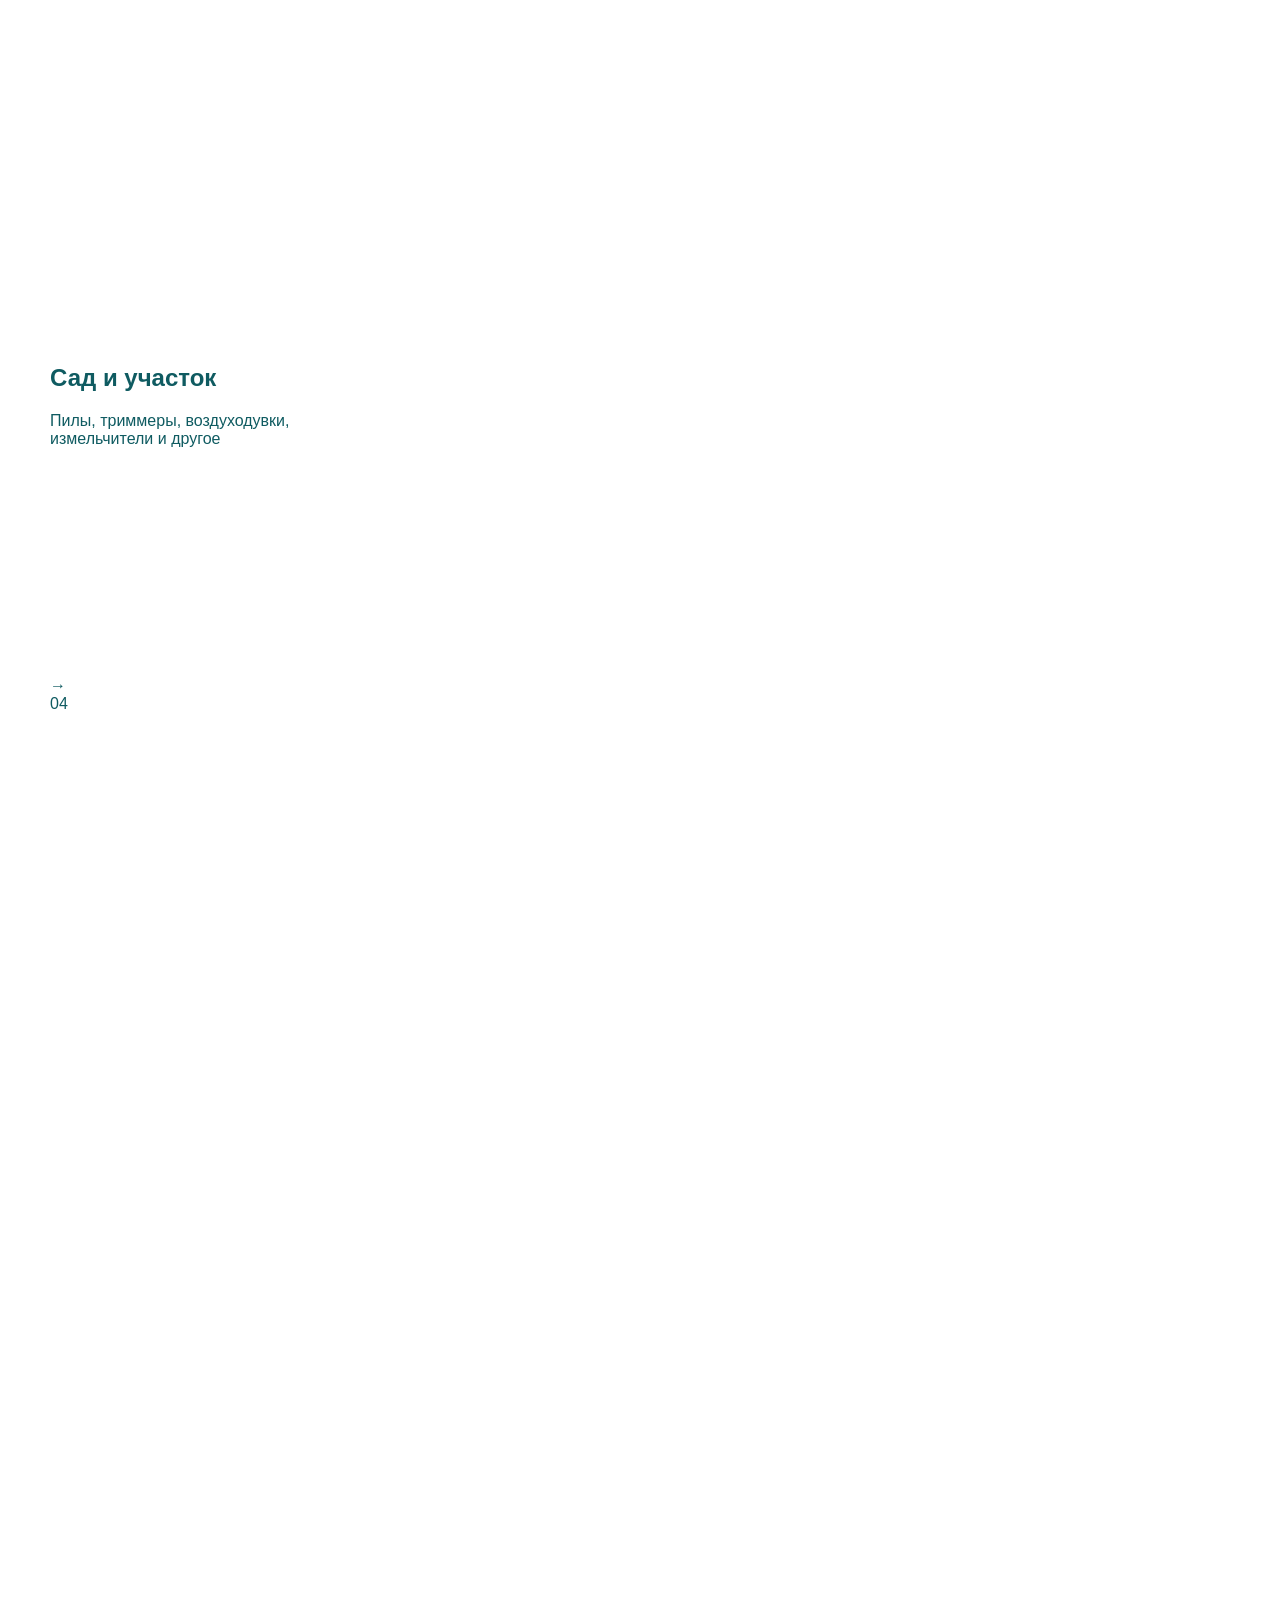
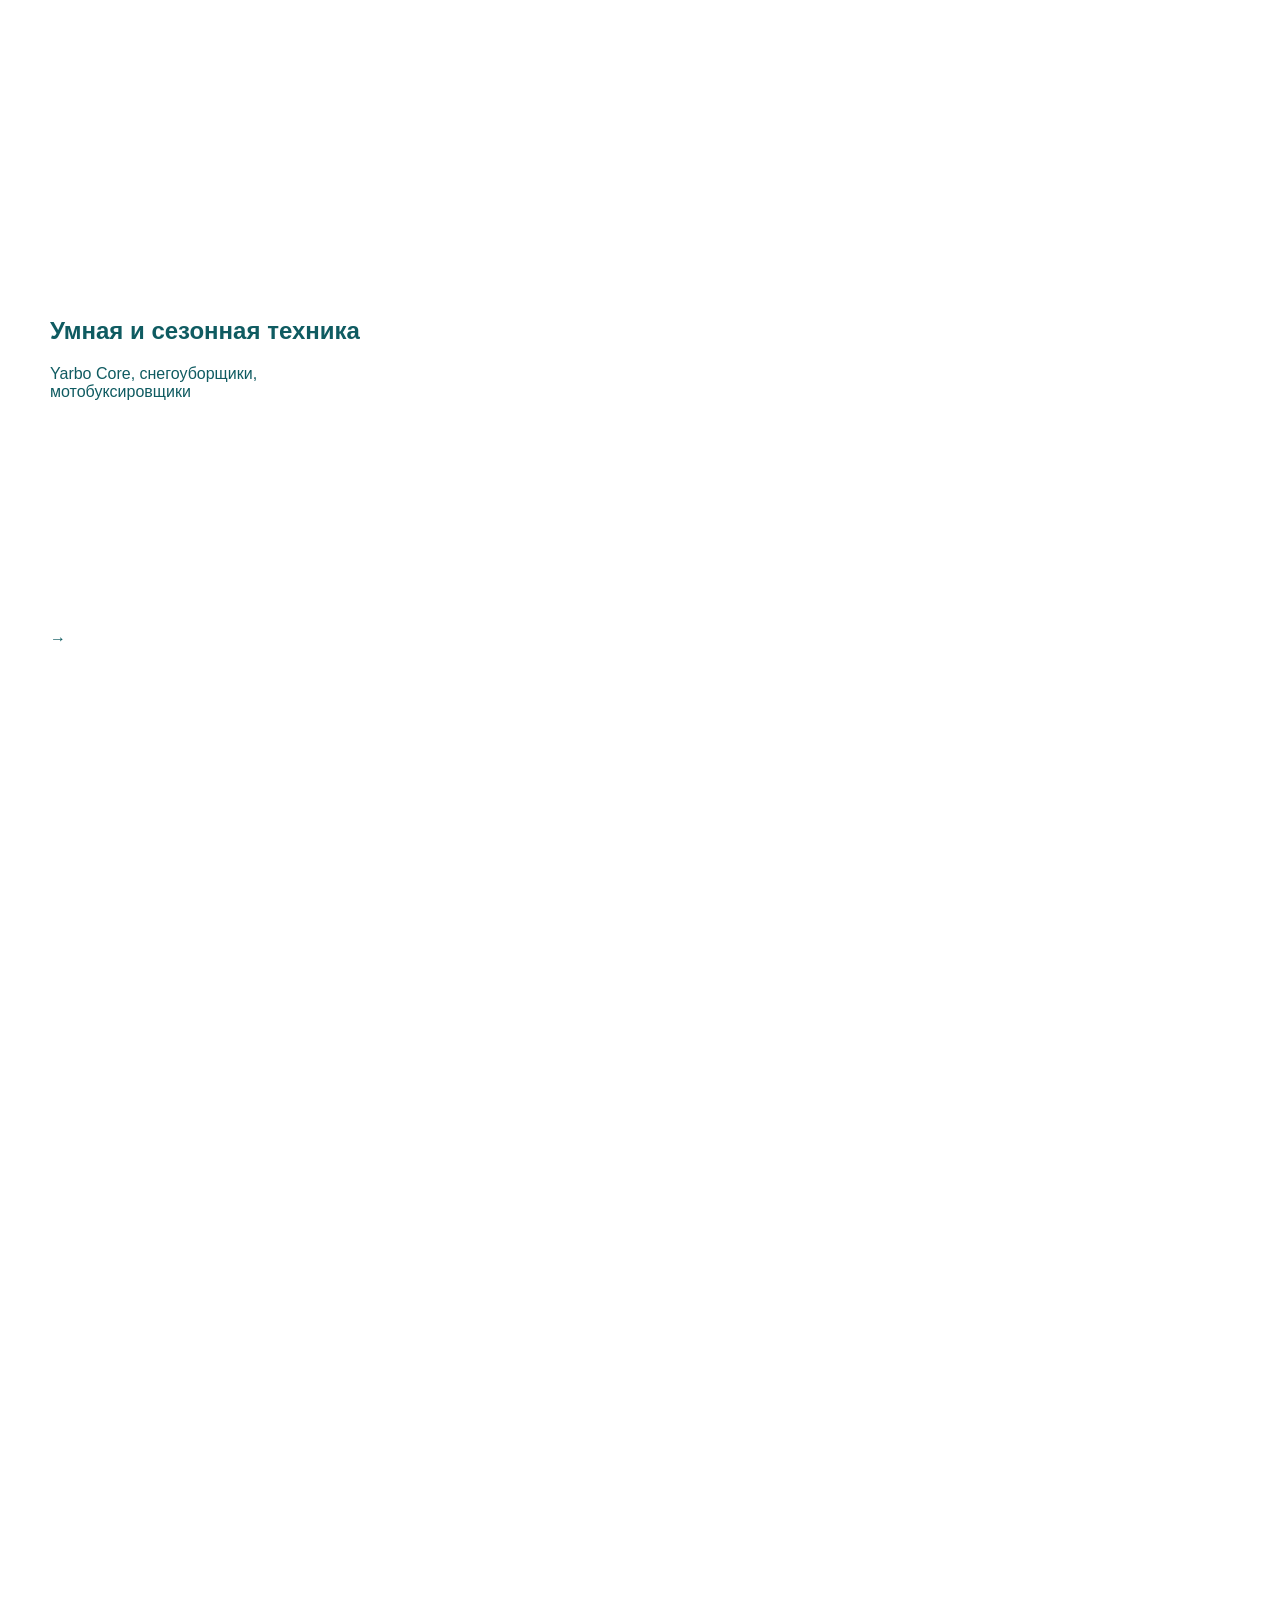
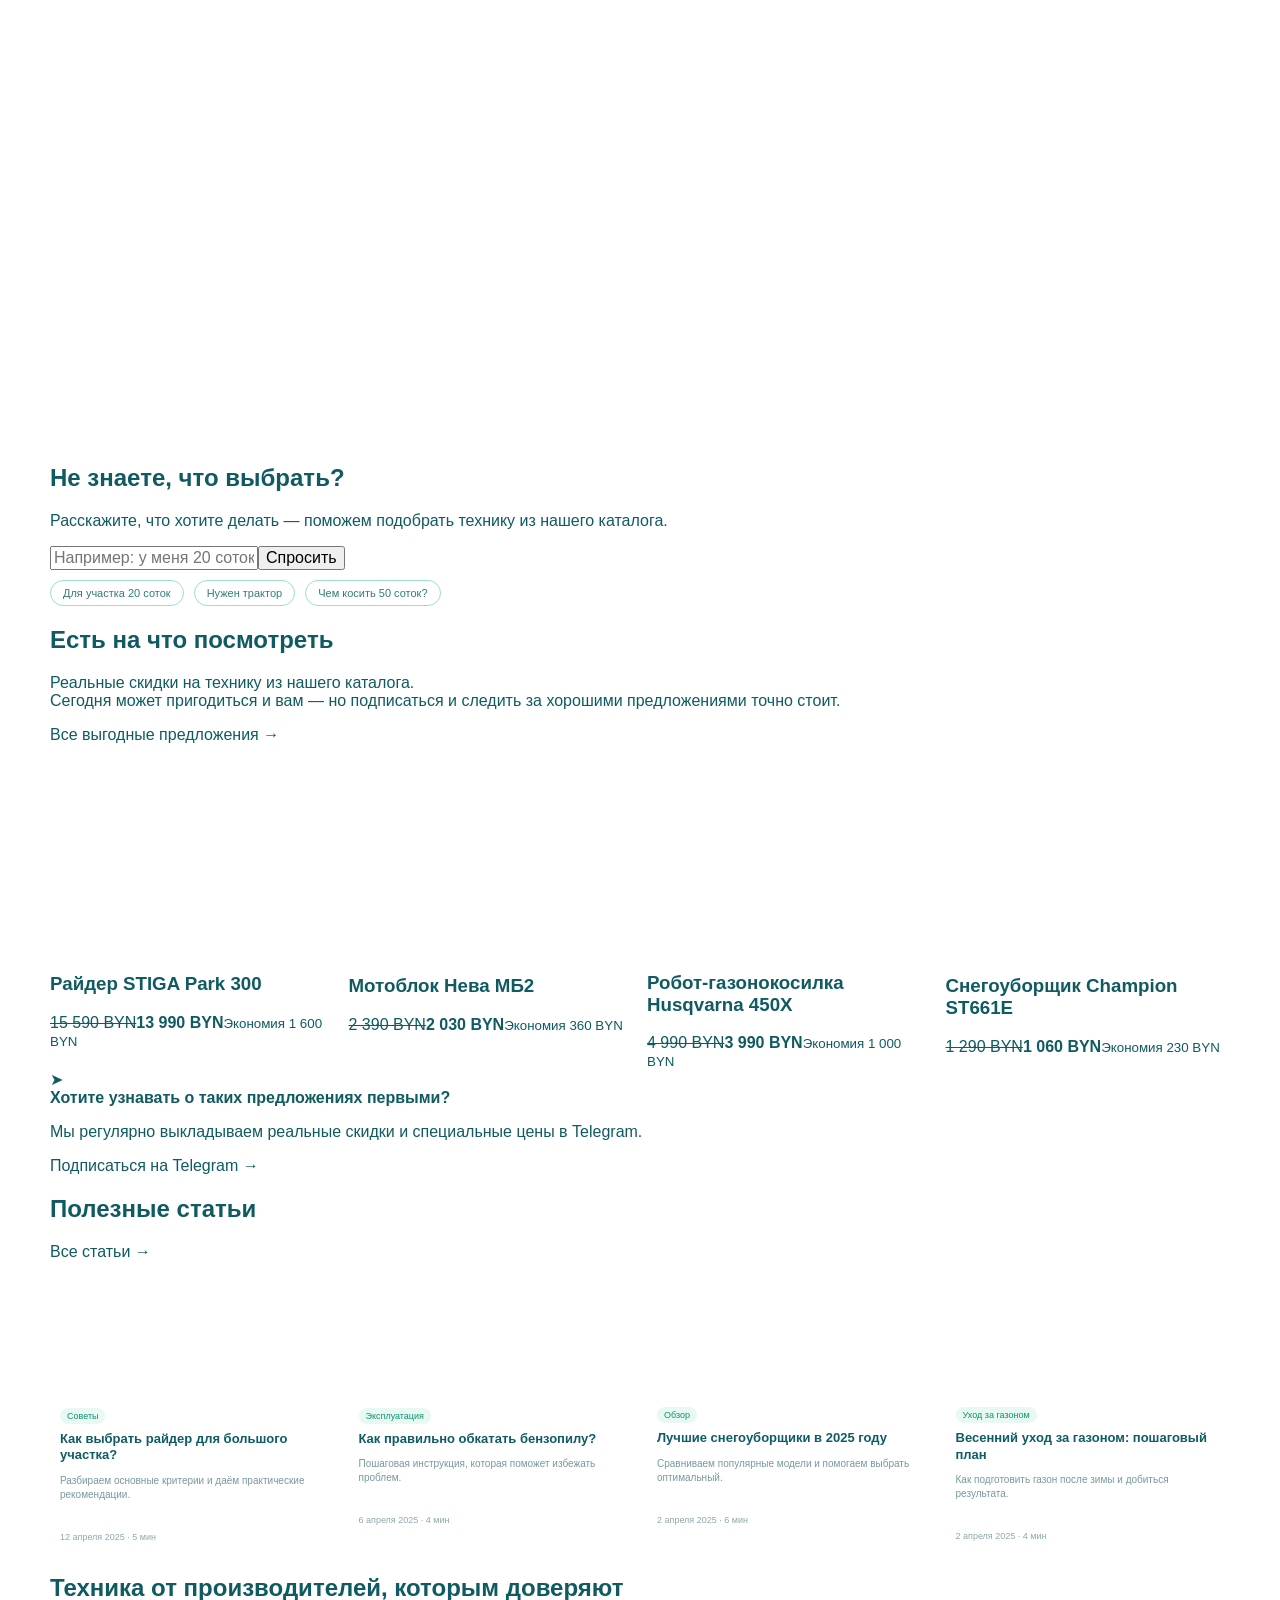
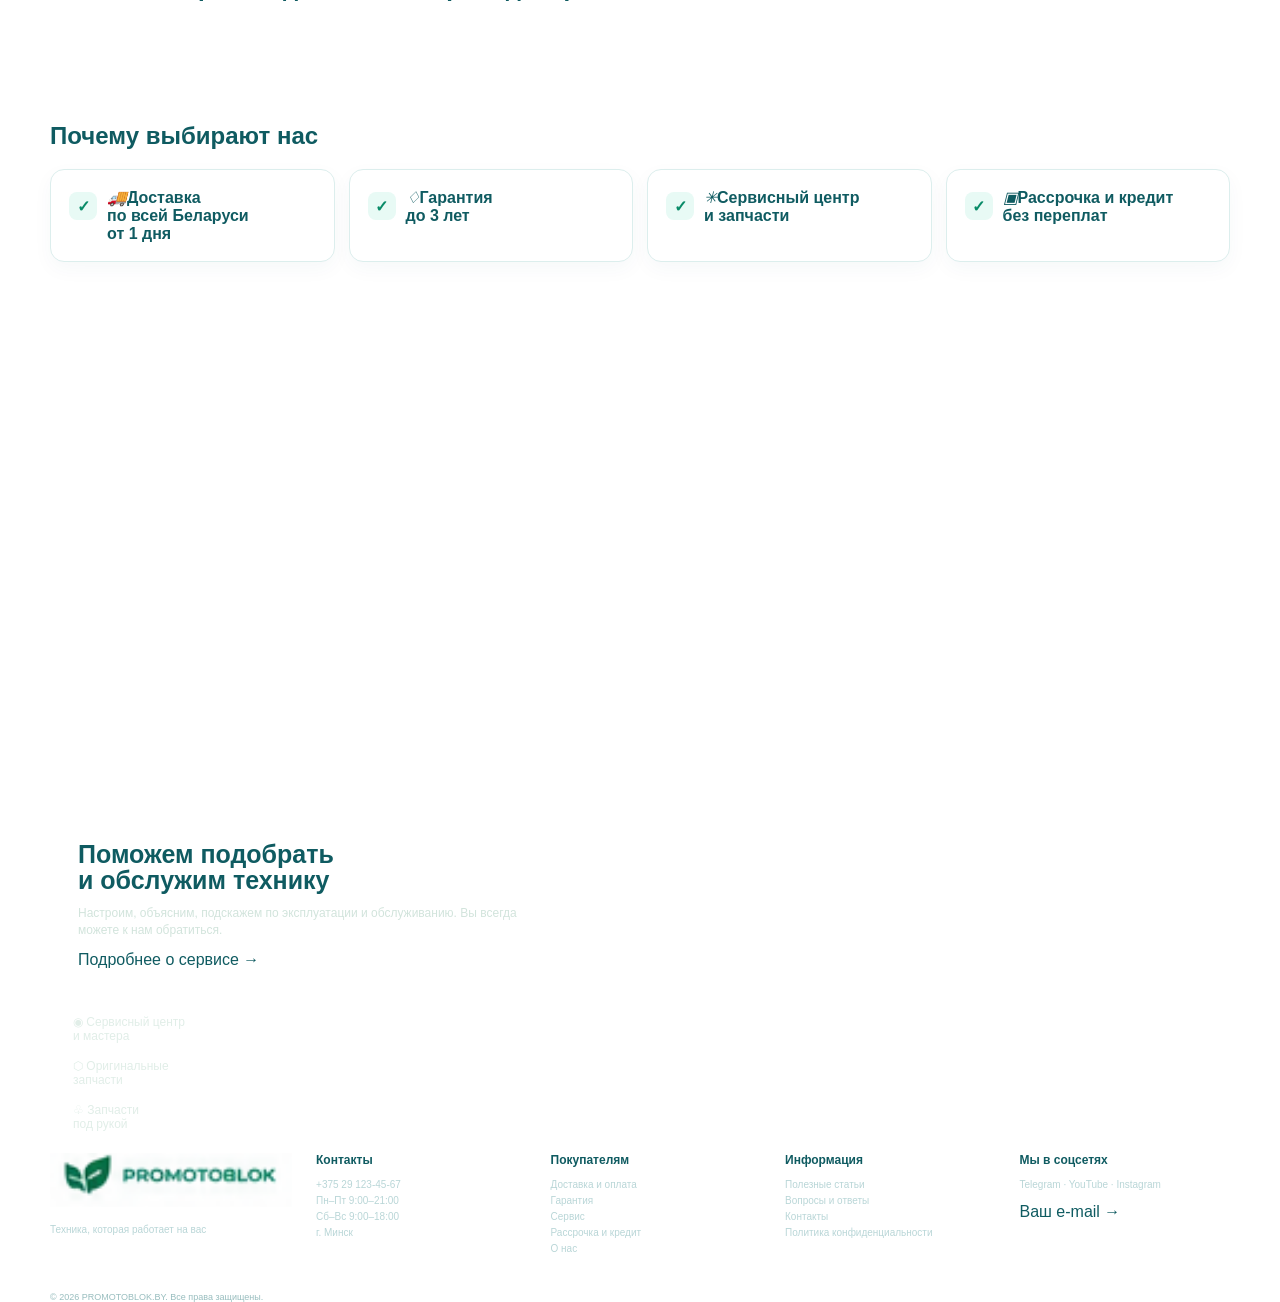
==== commit 9c889d45: "Use approved master visual assets in homepage" ====
--- a/index.html
+++ b/index.html
@@ -1,112 +1,41 @@
 <!doctype html>
 <html lang="ru">
 <head>
-<meta charset="utf-8">
-<meta name="viewport" content="width=device-width,initial-scale=1">
-<title>PROMOTOBLOK — техника для участка, дома и фермы</title><link rel="preconnect" href="https://fonts.googleapis.com"><link rel="preconnect" href="https://fonts.gstatic.com" crossorigin><link href="https://fonts.googleapis.com/css2?family=Montserrat:wght@400;500;600;700;800&display=swap" rel="stylesheet">
+<meta charset="utf-8"><meta name="viewport" content="width=device-width,initial-scale=1">
+<title>PROMOTOBLOK — техника для участка, дома и фермы</title>
+<link rel="preconnect" href="https://fonts.googleapis.com"><link rel="preconnect" href="https://fonts.gstatic.com" crossorigin><link href="https://fonts.googleapis.com/css2?family=Montserrat:wght@400;500;600;700;800&display=swap" rel="stylesheet">
 <link rel="stylesheet" href="styles.css">
-</head>
-<body>
-<header class="site-header">
-  <div class="top container">
-    <button class="menu" aria-label="Меню">☰</button>
-    <a class="logo" href="index.html" aria-label="PROMOTOBLOK"></a>
-    <nav class="nav">
-      <a href="catalog.html">Каталог⌄</a>
-      <a href="#delivery">Доставка и оплата</a>
-      <a href="#service">Сервис</a>
-      <a href="#about">О нас</a>
-    </nav>
-    <div class="search">⌕ <span>Поиск по товарам, категориям...</span></div>
-    <div class="head-icons">♡　🛒</div>
-    <div class="phone">+375 29 123-45-67<small>Заказать звонок</small></div>
-  </div>
-</header>
-
+</head><body>
+<header class="site-header"><div class="container header-row">
+<button class="menu-icon" aria-label="Меню"><span></span><span></span><span></span></button>
+<a class="logo" href="index.html" aria-label="PROMOTOBLOK"><svg viewBox="0 0 103 23"><use href="assets/sprite.svg#logo"/></svg></a>
+<nav class="main-nav"><a href="catalog.html">Каталог⌄</a><a href="#delivery">Доставка и оплата</a><a href="#service">Сервис</a><a href="#about">О нас</a></nav>
+<div class="search">⌕ <span>Поиск по товарам, категориям...</span></div><a class="head-icon" href="#favorites">♡</a><a class="head-icon" href="#cart">▱</a><a class="phone" href="tel:+375291234567">+375 29 123-45-67<small>Заказать звонок</small></a>
+</div></header>
 <main>
-<section class="hero">
-  <div class="hero-photo"></div>
-  <div class="hero-overlay"></div>
-  <div class="container hero-inner">
-    <div class="hero-copy">
-      <div class="eyebrow">ТЕХНИКА ДЛЯ УЧАСТКА, ДОМА И ФЕРМЫ</div>
-      <h1>Надёжная техника<br>для ваших задач</h1>
-      <p>Поможем выбрать, доставим и поддержим.<br>Всё, чтобы ваш участок приносил радость,<br>а не хлопоты.</p>
-      <a class="btn" href="catalog.html">Перейти в каталог　→</a>
-    </div>
-  </div>
-</section>
-
-<section class="groups" id="groups">
-  <div class="container">
-    <a class="group-row" href="catalog.html#land">
-      <div class="num">01</div><span class="gicon icon1"></span>
-      <div class="gcopy"><h3>Земля и хозяйство</h3><p>Мотоблоки, мототракторы,<br>навесное оборудование</p></div>
-      <span class="gphoto cat1"></span><span class="arrow">→</span>
-    </a>
-    <a class="group-row" href="catalog.html#lawn">
-      <div class="num">02</div><span class="gicon icon2"></span>
-      <div class="gcopy"><h3>Газон и большие площади</h3><p>Газонокосилки, райдеры,<br>садовые тракторы</p></div>
-      <span class="gphoto cat2"></span><span class="arrow">→</span>
-    </a>
-    <a class="group-row" href="catalog.html#garden">
-      <div class="num">03</div><span class="gicon icon3"></span>
-      <div class="gcopy"><h3>Сад и участок</h3><p>Пилы, триммеры, воздуходувки,<br>измельчители и другое</p></div>
-      <span class="gphoto cat3"></span><span class="arrow">→</span>
-    </a>
-    <a class="group-row" href="catalog.html#smart">
-      <div class="num">04</div><span class="gicon icon4"></span>
-      <div class="gcopy"><h3>Умная и сезонная техника</h3><p>Yarbo Core, снегоуборщики,<br>мотобуксировщики</p></div>
-      <span class="gphoto cat4"></span><span class="arrow">→</span>
-    </a>
-  </div>
-</section>
-
-<section class="ai-section" id="ai">
-  <div class="container ai-box">
-    <span class="ai-robot"></span>
-    <div class="ai-copy">
-      <h2>Не знаете, что выбрать?</h2>
-      <p>Расскажите, что хотите делать — поможем подобрать<br>технику из нашего каталога.</p>
-      <div class="ask"><input placeholder="Например: у меня 20 соток, хочу косить траву..."><button>➤　Спросить</button></div>
-      <div class="suggestions"><button>◉ Для участка 20 соток</button><button>◉ Нужен трактор</button><button>◉ Чем косить 50 соток?</button></div>
-    </div>
-    <div class="leafs">❧</div>
-  </div>
-</section>
-
-<section class="offers" id="offers">
-  <div class="container">
-    <div class="section-title"><div><h2>Есть на что посмотреть</h2><p>Реальные скидки на технику из нашего каталога.<br>Сегодня может пригодиться и вам — но подписаться<br>и следить за хорошими предложениями точно стоит.</p></div><a href="catalog.html">Все выгодные предложения →</a></div>
-    <div class="product-grid">
-      <article class="product"><div class="badge">Скидка -18%</div><button class="heart">♡</button><span class="product-img p1"></span><h3>Райдер STIGA Park 300</h3><div class="old">15 590 BYN</div><div class="price">13 990 BYN</div><div class="save">▧ Экономия 1 600 BYN</div><button class="cart">🛒</button></article>
-      <article class="product"><div class="badge">Скидка -15%</div><button class="heart">♡</button><span class="product-img p2"></span><h3>Мотоблок Нева МБ2</h3><div class="old">2 390 BYN</div><div class="price">2 030 BYN</div><div class="save">▧ Экономия 360 BYN</div><button class="cart">🛒</button></article>
-      <article class="product"><div class="badge">Скидка -20%</div><button class="heart">♡</button><span class="product-img p3"></span><h3>Робот-газонокосилка<br>Husqvarna 450X</h3><div class="old">4 990 BYN</div><div class="price">3 990 BYN</div><div class="save">▧ Экономия 1 000 BYN</div><button class="cart">🛒</button></article>
-      <article class="product"><div class="badge">Скидка -18%</div><button class="heart">♡</button><span class="product-img p4"></span><h3>Снегоуборщик Champion<br>ST661E</h3><div class="old">1 290 BYN</div><div class="price">1 060 BYN</div><div class="save">▧ Экономия 230 BYN</div><button class="cart">🛒</button></article>
-    </div>
-    <div class="telegram"><div class="tg-icon">➤</div><div><strong>Хотите узнавать о таких предложениях первыми?</strong><p>Мы регулярно выкладываем реальные скидки и специальные цены в Telegram.</p></div><a class="btn" href="#">Подписаться на Telegram　→</a></div>
-  </div>
-</section>
-
-<section class="articles" id="articles">
-  <div class="container">
-    <div class="section-title"><h2>Полезные статьи</h2><a href="#">Все статьи →</a></div>
-    <div class="article-grid">
-      <article class="article"><span class="article-img a1"></span><div class="tag">Советы</div><h3>Как выбрать райдер<br>для большого участка?</h3><p>Разбираем основные критерии<br>и даём практические рекомендации.</p><div class="meta">12 апреля 2025　　　　　◷ 5 мин</div></article>
-      <article class="article"><span class="article-img a2"></span><div class="tag">Эксплуатация</div><h3>Как правильно обкатать<br>бензопилу?</h3><p>Пошаговая инструкция, которая<br>поможет избежать проблем.</p><div class="meta">6 апреля 2025　　　　　◷ 4 мин</div></article>
-      <article class="article"><span class="article-img a3"></span><div class="tag">Обзор</div><h3>Лучшие снегоуборщики<br>в 2025 году</h3><p>Сравниваем популярные модели<br>и помогаем выбрать оптимальный.</p><div class="meta">2 апреля 2025　　　　　◷ 6 мин</div></article>
-      <article class="article"><span class="article-img a4"></span><div class="tag">Уход за газоном</div><h3>Весенний уход за газоном:<br>пошаговый план</h3><p>Как подготовить газон после зимы<br>и добиться идеального результата.</p><div class="meta">2 апреля 2025　　　　　◷ 4 мин</div></article>
-    </div>
-  </div>
-</section>
-
-<section class="brands"><div class="container"><h2>Техника от производителей, которым доверяют</h2><div class="brand-strip"></div></div></section>
-
-<section class="why" id="about"><div class="container"><div class="section-title"><h2>Почему выбирают нас</h2><a href="#">Все бренды →</a></div><div class="why-grid"><div>🚚 <span>Доставка<br>по всей Беларуси<br>от 1 дня</span></div><div>🛡 <span>Гарантия<br>до 3 лет</span></div><div>✳ <span>Сервисный центр<br>и запчасти</span></div><div>▣ <span>Рассрочка и кредит<br>без переплат</span></div></div></div></section>
-
-<section class="service" id="service"><div class="container service-box"><span class="service-photo"></span><div class="service-copy"><h2>Поможем подобрать<br>и обслужим технику</h2><p>Настроим, объясним, подскажем по эксплуатации<br>и обслуживанию. Вы всегда можете к нам<br>обратиться.</p><a class="service-btn" href="#">Подробнее о сервисе　→</a></div><div class="service-points"><div>◉ Сервисный центр<br>и мастера</div><div>⬡ Оригинальные<br>запчасти</div><div>♧ Запчасти<br>под рукой</div></div></div></section>
+<section class="hero"><svg class="hero-img" viewBox="0 0 470 171" preserveAspectRatio="xMidYMid slice"><use href="assets/sprite.svg#hero"/></svg><div class="hero-fade"></div><div class="container hero-inner"><div class="hero-copy"><div class="kicker">ТЕХНИКА ДЛЯ УЧАСТКА, ДОМА И ФЕРМЫ</div><h1>Надёжная техника<br>для ваших задач</h1><p>Поможем выбрать, доставим и поддержим.<br>Всё, чтобы ваш участок приносил радость,<br>а не хлопоты.</p><a class="btn" href="catalog.html">Перейти в каталог →</a></div></div></section>
+<section class="groups" id="groups"><div class="container">
+<a class="group-row" href="catalog.html#land"><div class="num">01</div><svg class="gicon" viewBox="0 0 32 32"><use href="assets/sprite.svg#icon1"/></svg><div class="gcopy"><h2>Земля и хозяйство</h2><p>Мотоблоки, мототракторы,<br>навесное оборудование</p></div><svg class="gphoto" viewBox="0 0 350 62" preserveAspectRatio="xMidYMid slice"><use href="assets/sprite.svg#cat1"/></svg><span class="arrow">→</span></a>
+<a class="group-row" href="catalog.html#lawn"><div class="num">02</div><svg class="gicon" viewBox="0 0 32 32"><use href="assets/sprite.svg#icon2"/></svg><div class="gcopy"><h2>Газон и большие площади</h2><p>Газонокосилки, райдеры,<br>садовые тракторы</p></div><svg class="gphoto" viewBox="0 0 350 62" preserveAspectRatio="xMidYMid slice"><use href="assets/sprite.svg#cat2"/></svg><span class="arrow">→</span></a>
+<a class="group-row" href="catalog.html#garden"><div class="num">03</div><svg class="gicon" viewBox="0 0 32 32"><use href="assets/sprite.svg#icon3"/></svg><div class="gcopy"><h2>Сад и участок</h2><p>Пилы, триммеры, воздуходувки,<br>измельчители и другое</p></div><svg class="gphoto" viewBox="0 0 350 62" preserveAspectRatio="xMidYMid slice"><use href="assets/sprite.svg#cat3"/></svg><span class="arrow">→</span></a>
+<a class="group-row" href="catalog.html#smart"><div class="num">04</div><svg class="gicon" viewBox="0 0 32 32"><use href="assets/sprite.svg#icon4"/></svg><div class="gcopy"><h2>Умная и сезонная техника</h2><p>Yarbo Core, снегоуборщики,<br>мотобуксировщики</p></div><svg class="gphoto" viewBox="0 0 350 62" preserveAspectRatio="xMidYMid slice"><use href="assets/sprite.svg#cat4"/></svg><span class="arrow">→</span></a>
+</div></section>
+<section class="ai" id="ai"><div class="container ai-box"><svg class="robot" viewBox="0 0 89 105" preserveAspectRatio="xMidYMid slice"><use href="assets/sprite.svg#robot"/></svg><div class="ai-copy"><h2>Не знаете, что выбрать?</h2><p>Расскажите, что хотите делать — поможем подобрать технику из нашего каталога.</p><div class="ask"><input placeholder="Например: у меня 20 соток, хочу косить траву..."><button>Спросить</button></div><div class="quick"><button>Для участка 20 соток</button><button>Нужен трактор</button><button>Чем косить 50 соток?</button></div></div></div></section>
+<section class="offers" id="offers"><div class="container"><div class="section-head"><div><h2>Есть на что посмотреть</h2><p>Реальные скидки на технику из нашего каталога.<br>Сегодня может пригодиться и вам — но подписаться и следить за хорошими предложениями точно стоит.</p></div><a href="catalog.html">Все выгодные предложения →</a></div><div class="product-grid">
+<article class="product"><div class="discount">Скидка -18%</div><button class="heart">♡</button><svg class="product-img" viewBox="0 0 110 80"><use href="assets/sprite.svg#p1"/></svg><h3>Райдер STIGA Park 300</h3><del>15 590 BYN</del><strong>13 990 BYN</strong><small>Экономия 1 600 BYN</small></article>
+<article class="product"><div class="discount">Скидка -15%</div><button class="heart">♡</button><svg class="product-img" viewBox="0 0 109 80"><use href="assets/sprite.svg#p2"/></svg><h3>Мотоблок Нева МБ2</h3><del>2 390 BYN</del><strong>2 030 BYN</strong><small>Экономия 360 BYN</small></article>
+<article class="product"><div class="discount">Скидка -20%</div><button class="heart">♡</button><svg class="product-img" viewBox="0 0 111 80"><use href="assets/sprite.svg#p3"/></svg><h3>Робот-газонокосилка Husqvarna 450X</h3><del>4 990 BYN</del><strong>3 990 BYN</strong><small>Экономия 1 000 BYN</small></article>
+<article class="product"><div class="discount">Скидка -18%</div><button class="heart">♡</button><svg class="product-img" viewBox="0 0 109 80"><use href="assets/sprite.svg#p4"/></svg><h3>Снегоуборщик Champion ST661E</h3><del>1 290 BYN</del><strong>1 060 BYN</strong><small>Экономия 230 BYN</small></article></div>
+<div class="telegram"><span class="tg">➤</span><div><b>Хотите узнавать о таких предложениях первыми?</b><p>Мы регулярно выкладываем реальные скидки и специальные цены в Telegram.</p></div><a class="btn" href="#telegram">Подписаться на Telegram →</a></div></div></section>
+<section class="articles" id="articles"><div class="container"><div class="section-head"><h2>Полезные статьи</h2><a href="#">Все статьи →</a></div><div class="article-grid">
+<a class="article" href="#"><svg viewBox="0 0 164 75" preserveAspectRatio="xMidYMid slice"><use href="assets/sprite.svg#a1"/></svg><div class="article-body"><span>Советы</span><h3>Как выбрать райдер для большого участка?</h3><p>Разбираем основные критерии и даём практические рекомендации.</p><small>12 апреля 2025 · 5 мин</small></div></a>
+<a class="article" href="#"><svg viewBox="0 0 164 75" preserveAspectRatio="xMidYMid slice"><use href="assets/sprite.svg#a2"/></svg><div class="article-body"><span>Эксплуатация</span><h3>Как правильно обкатать бензопилу?</h3><p>Пошаговая инструкция, которая поможет избежать проблем.</p><small>6 апреля 2025 · 4 мин</small></div></a>
+<a class="article" href="#"><svg viewBox="0 0 165 75" preserveAspectRatio="xMidYMid slice"><use href="assets/sprite.svg#a3"/></svg><div class="article-body"><span>Обзор</span><h3>Лучшие снегоуборщики в 2025 году</h3><p>Сравниваем популярные модели и помогаем выбрать оптимальный.</p><small>2 апреля 2025 · 6 мин</small></div></a>
+<a class="article" href="#"><svg viewBox="0 0 165 75" preserveAspectRatio="xMidYMid slice"><use href="assets/sprite.svg#a4"/></svg><div class="article-body"><span>Уход за газоном</span><h3>Весенний уход за газоном: пошаговый план</h3><p>Как подготовить газон после зимы и добиться результата.</p><small>2 апреля 2025 · 4 мин</small></div></a>
+</div></div></section>
+<section class="brands"><div class="container"><h2>Техника от производителей, которым доверяют</h2><svg class="brands-img" viewBox="0 0 697 45" preserveAspectRatio="xMidYMid meet"><use href="assets/sprite.svg#brands"/></svg></div></section>
+<section class="why" id="about"><div class="container"><h2>Почему выбирают нас</h2><div class="why-grid"><div><i>🚚</i><b>Доставка<br>по всей Беларуси<br>от 1 дня</b></div><div><i>♢</i><b>Гарантия<br>до 3 лет</b></div><div><i>✳</i><b>Сервисный центр<br>и запчасти</b></div><div><i>▣</i><b>Рассрочка и кредит<br>без переплат</b></div></div></div></section>
+<section class="service" id="service"><div class="container service-box"><svg class="service-photo" viewBox="0 0 238 111" preserveAspectRatio="xMidYMid slice"><use href="assets/sprite.svg#service"/></svg><div class="service-copy"><h2>Поможем подобрать<br>и обслужим технику</h2><p>Настроим, объясним, подскажем по эксплуатации и обслуживанию. Вы всегда можете к нам обратиться.</p><a class="service-btn" href="#contacts">Подробнее о сервисе →</a></div><div class="service-points"><div>◉ Сервисный центр<br>и мастера</div><div>⬡ Оригинальные<br>запчасти</div><div>♧ Запчасти<br>под рукой</div></div></div></section>
 </main>
-
-<footer class="footer" id="delivery"><div class="container footer-top"><div class="foot-brand"><span class="foot-logo"></span><small>Техника, которая работает на вас</small></div><div><h4>Контакты</h4><p>↳ +375 29 123-45-67<br>↳ Пн–Пт 9:00–21:00<br>↳ Сб–Вс 9:00–18:00<br>⌖ г. Минск, ул. Примерная, 10</p></div><div><h4>Покупателям</h4><p>Доставка и оплата<br>Гарантия<br>Сервис<br>Рассрочка и кредит<br>О нас</p></div><div><h4>Информация</h4><p>Полезные статьи<br>Вопросы и ответы<br>Контакты<br>Политика конфиденциальности<br>Пользовательское соглашение</p></div><div><h4>Мы в соцсетях</h4><p>➤ ● ◉ ◎ ♪</p><div class="email">Ваш e-mail <b>×</b></div></div></div><div class="container footer-bottom">© 2025 PROMOTOBLOK. Все права защищены.</div></footer>
-<script src="app.js"></script>
-</body></html>+<footer class="footer" id="delivery"><div class="container footer-grid"><div><a class="foot-logo" href="index.html"><svg viewBox="0 0 103 23"><use href="assets/sprite.svg#logo"/></svg></a><p>Техника, которая работает на вас</p></div><div><h4>Контакты</h4><p>+375 29 123-45-67<br>Пн–Пт 9:00–21:00<br>Сб–Вс 9:00–18:00<br>г. Минск</p></div><div><h4>Покупателям</h4><p>Доставка и оплата<br>Гарантия<br>Сервис<br>Рассрочка и кредит<br>О нас</p></div><div><h4>Информация</h4><p>Полезные статьи<br>Вопросы и ответы<br>Контакты<br>Политика конфиденциальности</p></div><div><h4>Мы в соцсетях</h4><p>Telegram · YouTube · Instagram</p><div class="email">Ваш e-mail <b>→</b></div></div></div><div class="container footer-bottom">© 2026 PROMOTOBLOK.BY. Все права защищены.</div></footer>
+<script src="app.js"></script></body></html>
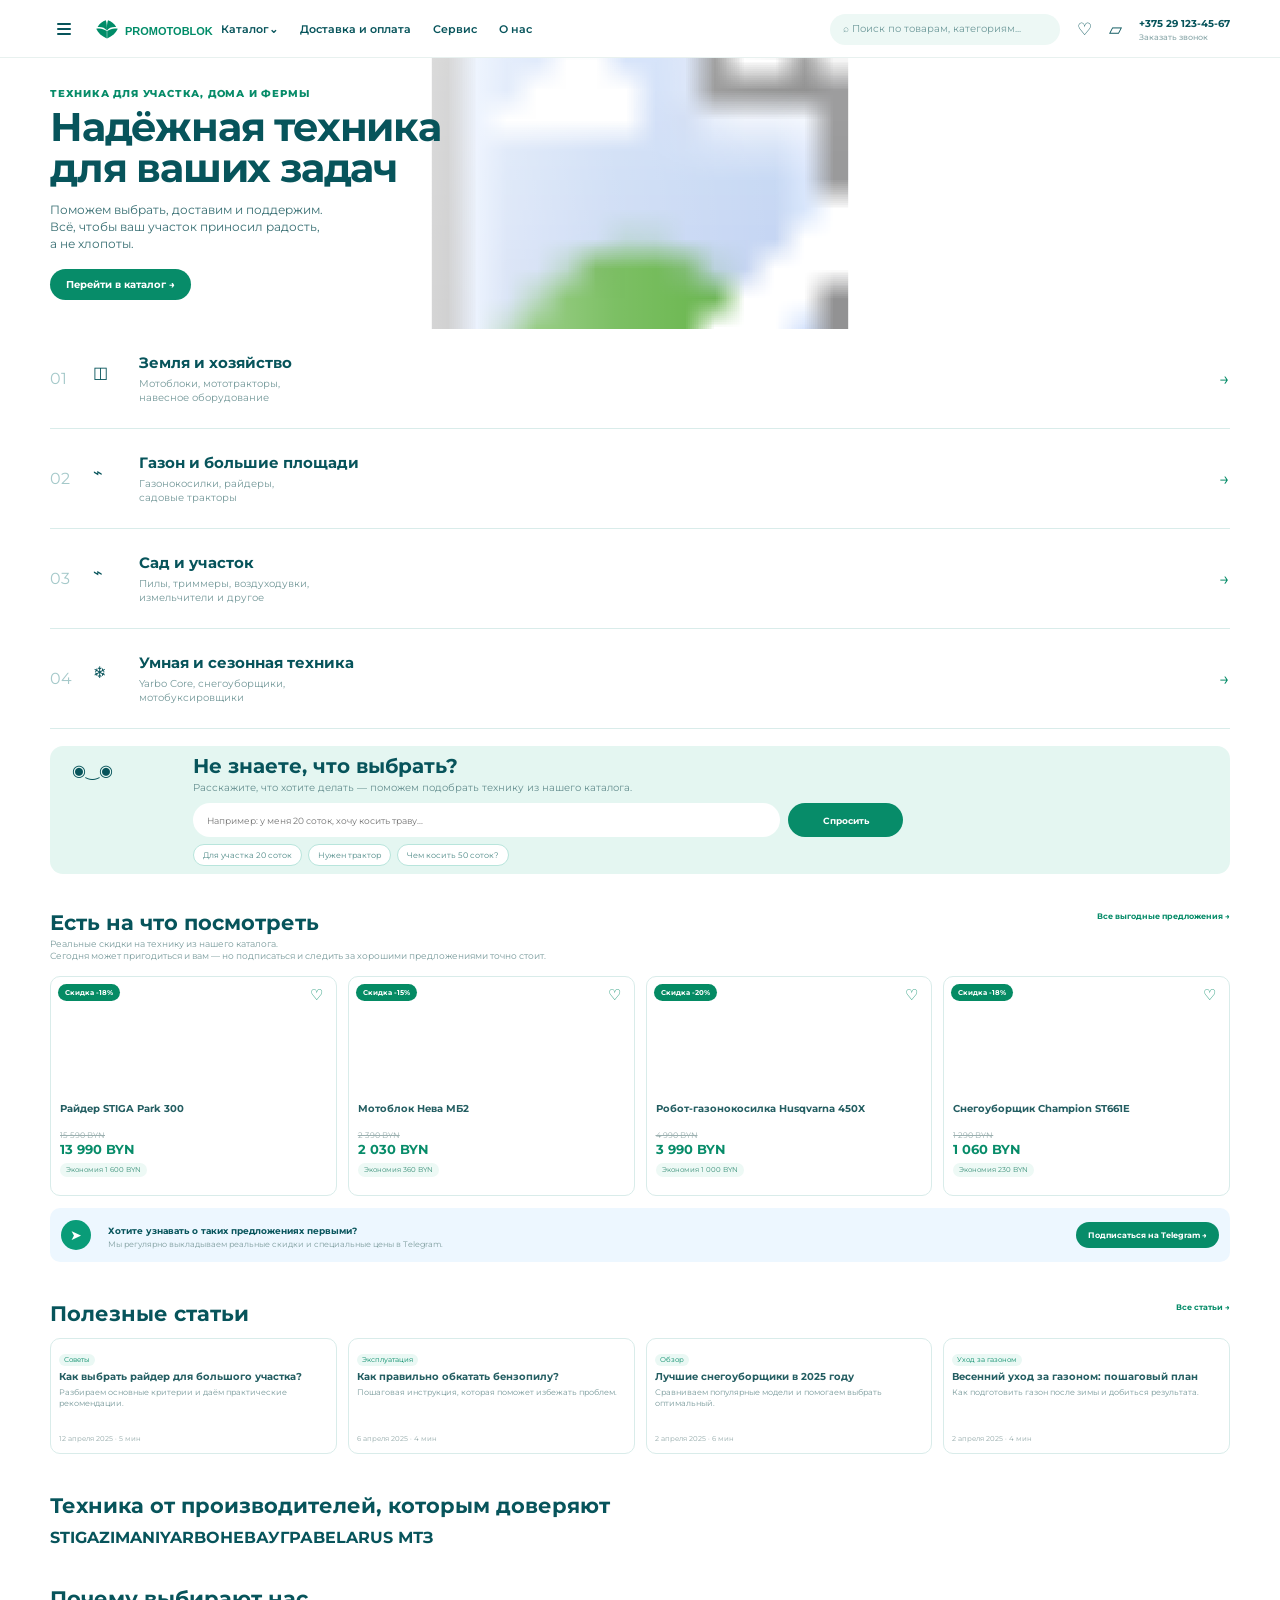
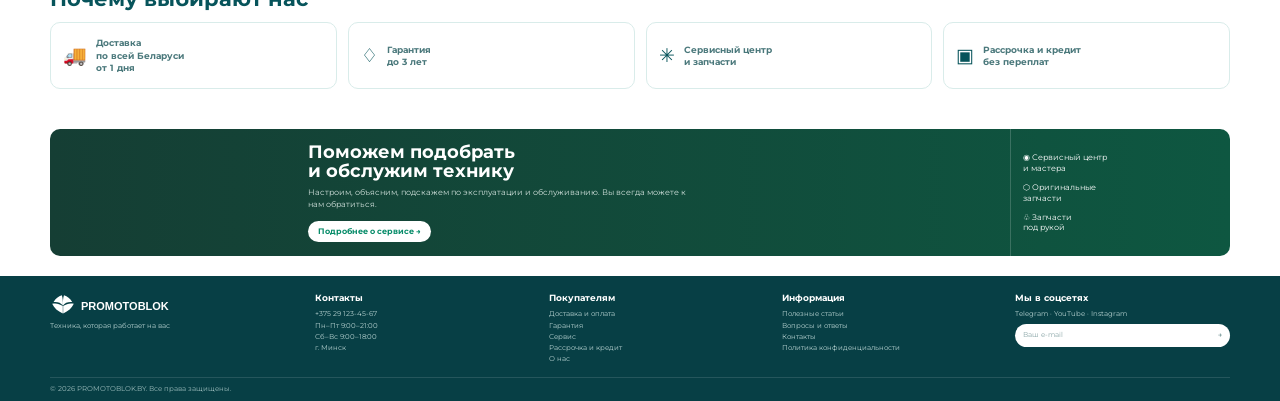
==== commit a7f3db70: "Wire approved logo and hero assets" ====
--- a/index.html
+++ b/index.html
@@ -8,34 +8,34 @@
 </head><body>
 <header class="site-header"><div class="container header-row">
 <button class="menu-icon" aria-label="Меню"><span></span><span></span><span></span></button>
-<a class="logo" href="index.html" aria-label="PROMOTOBLOK"><svg viewBox="0 0 103 23"><use href="assets/sprite.svg#logo"/></svg></a>
+<a class="logo" href="index.html" aria-label="PROMOTOBLOK"><img src="assets/logo.svg" alt="PROMOTOBLOK"></a>
 <nav class="main-nav"><a href="catalog.html">Каталог⌄</a><a href="#delivery">Доставка и оплата</a><a href="#service">Сервис</a><a href="#about">О нас</a></nav>
 <div class="search">⌕ <span>Поиск по товарам, категориям...</span></div><a class="head-icon" href="#favorites">♡</a><a class="head-icon" href="#cart">▱</a><a class="phone" href="tel:+375291234567">+375 29 123-45-67<small>Заказать звонок</small></a>
 </div></header>
 <main>
-<section class="hero"><svg class="hero-img" viewBox="0 0 470 171" preserveAspectRatio="xMidYMid slice"><use href="assets/sprite.svg#hero"/></svg><div class="hero-fade"></div><div class="container hero-inner"><div class="hero-copy"><div class="kicker">ТЕХНИКА ДЛЯ УЧАСТКА, ДОМА И ФЕРМЫ</div><h1>Надёжная техника<br>для ваших задач</h1><p>Поможем выбрать, доставим и поддержим.<br>Всё, чтобы ваш участок приносил радость,<br>а не хлопоты.</p><a class="btn" href="catalog.html">Перейти в каталог →</a></div></div></section>
+<section class="hero"><img class="hero-img" src="assets/hero.svg" alt="Техника для участка, дома и фермы"><div class="hero-fade"></div><div class="container hero-inner"><div class="hero-copy"><div class="kicker">ТЕХНИКА ДЛЯ УЧАСТКА, ДОМА И ФЕРМЫ</div><h1>Надёжная техника<br>для ваших задач</h1><p>Поможем выбрать, доставим и поддержим.<br>Всё, чтобы ваш участок приносил радость,<br>а не хлопоты.</p><a class="btn" href="catalog.html">Перейти в каталог →</a></div></div></section>
 <section class="groups" id="groups"><div class="container">
-<a class="group-row" href="catalog.html#land"><div class="num">01</div><svg class="gicon" viewBox="0 0 32 32"><use href="assets/sprite.svg#icon1"/></svg><div class="gcopy"><h2>Земля и хозяйство</h2><p>Мотоблоки, мототракторы,<br>навесное оборудование</p></div><svg class="gphoto" viewBox="0 0 350 62" preserveAspectRatio="xMidYMid slice"><use href="assets/sprite.svg#cat1"/></svg><span class="arrow">→</span></a>
-<a class="group-row" href="catalog.html#lawn"><div class="num">02</div><svg class="gicon" viewBox="0 0 32 32"><use href="assets/sprite.svg#icon2"/></svg><div class="gcopy"><h2>Газон и большие площади</h2><p>Газонокосилки, райдеры,<br>садовые тракторы</p></div><svg class="gphoto" viewBox="0 0 350 62" preserveAspectRatio="xMidYMid slice"><use href="assets/sprite.svg#cat2"/></svg><span class="arrow">→</span></a>
-<a class="group-row" href="catalog.html#garden"><div class="num">03</div><svg class="gicon" viewBox="0 0 32 32"><use href="assets/sprite.svg#icon3"/></svg><div class="gcopy"><h2>Сад и участок</h2><p>Пилы, триммеры, воздуходувки,<br>измельчители и другое</p></div><svg class="gphoto" viewBox="0 0 350 62" preserveAspectRatio="xMidYMid slice"><use href="assets/sprite.svg#cat3"/></svg><span class="arrow">→</span></a>
-<a class="group-row" href="catalog.html#smart"><div class="num">04</div><svg class="gicon" viewBox="0 0 32 32"><use href="assets/sprite.svg#icon4"/></svg><div class="gcopy"><h2>Умная и сезонная техника</h2><p>Yarbo Core, снегоуборщики,<br>мотобуксировщики</p></div><svg class="gphoto" viewBox="0 0 350 62" preserveAspectRatio="xMidYMid slice"><use href="assets/sprite.svg#cat4"/></svg><span class="arrow">→</span></a>
+<a class="group-row" href="catalog.html#land"><div class="num">01</div><div class="gicon fallback-icon">◫</div><div class="gcopy"><h2>Земля и хозяйство</h2><p>Мотоблоки, мототракторы,<br>навесное оборудование</p></div><div class="gphoto fallback-photo land-fallback"></div><span class="arrow">→</span></a>
+<a class="group-row" href="catalog.html#lawn"><div class="num">02</div><div class="gicon fallback-icon">⌁</div><div class="gcopy"><h2>Газон и большие площади</h2><p>Газонокосилки, райдеры,<br>садовые тракторы</p></div><div class="gphoto fallback-photo lawn-fallback"></div><span class="arrow">→</span></a>
+<a class="group-row" href="catalog.html#garden"><div class="num">03</div><div class="gicon fallback-icon">⌁</div><div class="gcopy"><h2>Сад и участок</h2><p>Пилы, триммеры, воздуходувки,<br>измельчители и другое</p></div><div class="gphoto fallback-photo garden-fallback"></div><span class="arrow">→</span></a>
+<a class="group-row" href="catalog.html#smart"><div class="num">04</div><div class="gicon fallback-icon">❄</div><div class="gcopy"><h2>Умная и сезонная техника</h2><p>Yarbo Core, снегоуборщики,<br>мотобуксировщики</p></div><div class="gphoto fallback-photo smart-fallback"></div><span class="arrow">→</span></a>
 </div></section>
-<section class="ai" id="ai"><div class="container ai-box"><svg class="robot" viewBox="0 0 89 105" preserveAspectRatio="xMidYMid slice"><use href="assets/sprite.svg#robot"/></svg><div class="ai-copy"><h2>Не знаете, что выбрать?</h2><p>Расскажите, что хотите делать — поможем подобрать технику из нашего каталога.</p><div class="ask"><input placeholder="Например: у меня 20 соток, хочу косить траву..."><button>Спросить</button></div><div class="quick"><button>Для участка 20 соток</button><button>Нужен трактор</button><button>Чем косить 50 соток?</button></div></div></div></section>
+<section class="ai" id="ai"><div class="container ai-box"><div class="robot robot-fallback">◉‿◉</div><div class="ai-copy"><h2>Не знаете, что выбрать?</h2><p>Расскажите, что хотите делать — поможем подобрать технику из нашего каталога.</p><div class="ask"><input placeholder="Например: у меня 20 соток, хочу косить траву..."><button>Спросить</button></div><div class="quick"><button>Для участка 20 соток</button><button>Нужен трактор</button><button>Чем косить 50 соток?</button></div></div></div></section>
 <section class="offers" id="offers"><div class="container"><div class="section-head"><div><h2>Есть на что посмотреть</h2><p>Реальные скидки на технику из нашего каталога.<br>Сегодня может пригодиться и вам — но подписаться и следить за хорошими предложениями точно стоит.</p></div><a href="catalog.html">Все выгодные предложения →</a></div><div class="product-grid">
-<article class="product"><div class="discount">Скидка -18%</div><button class="heart">♡</button><svg class="product-img" viewBox="0 0 110 80"><use href="assets/sprite.svg#p1"/></svg><h3>Райдер STIGA Park 300</h3><del>15 590 BYN</del><strong>13 990 BYN</strong><small>Экономия 1 600 BYN</small></article>
-<article class="product"><div class="discount">Скидка -15%</div><button class="heart">♡</button><svg class="product-img" viewBox="0 0 109 80"><use href="assets/sprite.svg#p2"/></svg><h3>Мотоблок Нева МБ2</h3><del>2 390 BYN</del><strong>2 030 BYN</strong><small>Экономия 360 BYN</small></article>
-<article class="product"><div class="discount">Скидка -20%</div><button class="heart">♡</button><svg class="product-img" viewBox="0 0 111 80"><use href="assets/sprite.svg#p3"/></svg><h3>Робот-газонокосилка Husqvarna 450X</h3><del>4 990 BYN</del><strong>3 990 BYN</strong><small>Экономия 1 000 BYN</small></article>
-<article class="product"><div class="discount">Скидка -18%</div><button class="heart">♡</button><svg class="product-img" viewBox="0 0 109 80"><use href="assets/sprite.svg#p4"/></svg><h3>Снегоуборщик Champion ST661E</h3><del>1 290 BYN</del><strong>1 060 BYN</strong><small>Экономия 230 BYN</small></article></div>
+<article class="product"><div class="discount">Скидка -18%</div><button class="heart">♡</button><div class="product-img product-fallback p1f"></div><h3>Райдер STIGA Park 300</h3><del>15 590 BYN</del><strong>13 990 BYN</strong><small>Экономия 1 600 BYN</small></article>
+<article class="product"><div class="discount">Скидка -15%</div><button class="heart">♡</button><div class="product-img product-fallback p2f"></div><h3>Мотоблок Нева МБ2</h3><del>2 390 BYN</del><strong>2 030 BYN</strong><small>Экономия 360 BYN</small></article>
+<article class="product"><div class="discount">Скидка -20%</div><button class="heart">♡</button><div class="product-img product-fallback p3f"></div><h3>Робот-газонокосилка Husqvarna 450X</h3><del>4 990 BYN</del><strong>3 990 BYN</strong><small>Экономия 1 000 BYN</small></article>
+<article class="product"><div class="discount">Скидка -18%</div><button class="heart">♡</button><div class="product-img product-fallback p4f"></div><h3>Снегоуборщик Champion ST661E</h3><del>1 290 BYN</del><strong>1 060 BYN</strong><small>Экономия 230 BYN</small></article></div>
 <div class="telegram"><span class="tg">➤</span><div><b>Хотите узнавать о таких предложениях первыми?</b><p>Мы регулярно выкладываем реальные скидки и специальные цены в Telegram.</p></div><a class="btn" href="#telegram">Подписаться на Telegram →</a></div></div></section>
 <section class="articles" id="articles"><div class="container"><div class="section-head"><h2>Полезные статьи</h2><a href="#">Все статьи →</a></div><div class="article-grid">
-<a class="article" href="#"><svg viewBox="0 0 164 75" preserveAspectRatio="xMidYMid slice"><use href="assets/sprite.svg#a1"/></svg><div class="article-body"><span>Советы</span><h3>Как выбрать райдер для большого участка?</h3><p>Разбираем основные критерии и даём практические рекомендации.</p><small>12 апреля 2025 · 5 мин</small></div></a>
-<a class="article" href="#"><svg viewBox="0 0 164 75" preserveAspectRatio="xMidYMid slice"><use href="assets/sprite.svg#a2"/></svg><div class="article-body"><span>Эксплуатация</span><h3>Как правильно обкатать бензопилу?</h3><p>Пошаговая инструкция, которая поможет избежать проблем.</p><small>6 апреля 2025 · 4 мин</small></div></a>
-<a class="article" href="#"><svg viewBox="0 0 165 75" preserveAspectRatio="xMidYMid slice"><use href="assets/sprite.svg#a3"/></svg><div class="article-body"><span>Обзор</span><h3>Лучшие снегоуборщики в 2025 году</h3><p>Сравниваем популярные модели и помогаем выбрать оптимальный.</p><small>2 апреля 2025 · 6 мин</small></div></a>
-<a class="article" href="#"><svg viewBox="0 0 165 75" preserveAspectRatio="xMidYMid slice"><use href="assets/sprite.svg#a4"/></svg><div class="article-body"><span>Уход за газоном</span><h3>Весенний уход за газоном: пошаговый план</h3><p>Как подготовить газон после зимы и добиться результата.</p><small>2 апреля 2025 · 4 мин</small></div></a>
+<a class="article" href="#"><div class="article-placeholder a1f"></div><div class="article-body"><span>Советы</span><h3>Как выбрать райдер для большого участка?</h3><p>Разбираем основные критерии и даём практические рекомендации.</p><small>12 апреля 2025 · 5 мин</small></div></a>
+<a class="article" href="#"><div class="article-placeholder a2f"></div><div class="article-body"><span>Эксплуатация</span><h3>Как правильно обкатать бензопилу?</h3><p>Пошаговая инструкция, которая поможет избежать проблем.</p><small>6 апреля 2025 · 4 мин</small></div></a>
+<a class="article" href="#"><div class="article-placeholder a3f"></div><div class="article-body"><span>Обзор</span><h3>Лучшие снегоуборщики в 2025 году</h3><p>Сравниваем популярные модели и помогаем выбрать оптимальный.</p><small>2 апреля 2025 · 6 мин</small></div></a>
+<a class="article" href="#"><div class="article-placeholder a4f"></div><div class="article-body"><span>Уход за газоном</span><h3>Весенний уход за газоном: пошаговый план</h3><p>Как подготовить газон после зимы и добиться результата.</p><small>2 апреля 2025 · 4 мин</small></div></a>
 </div></div></section>
-<section class="brands"><div class="container"><h2>Техника от производителей, которым доверяют</h2><svg class="brands-img" viewBox="0 0 697 45" preserveAspectRatio="xMidYMid meet"><use href="assets/sprite.svg#brands"/></svg></div></section>
+<section class="brands"><div class="container"><h2>Техника от производителей, которым доверяют</h2><div class="brands-fallback"><b>STIGA</b><b>ZIMANI</b><b>YARBO</b><b>НЕВА</b><b>УГРА</b><b>BELARUS МТЗ</b></div></div></section>
 <section class="why" id="about"><div class="container"><h2>Почему выбирают нас</h2><div class="why-grid"><div><i>🚚</i><b>Доставка<br>по всей Беларуси<br>от 1 дня</b></div><div><i>♢</i><b>Гарантия<br>до 3 лет</b></div><div><i>✳</i><b>Сервисный центр<br>и запчасти</b></div><div><i>▣</i><b>Рассрочка и кредит<br>без переплат</b></div></div></div></section>
-<section class="service" id="service"><div class="container service-box"><svg class="service-photo" viewBox="0 0 238 111" preserveAspectRatio="xMidYMid slice"><use href="assets/sprite.svg#service"/></svg><div class="service-copy"><h2>Поможем подобрать<br>и обслужим технику</h2><p>Настроим, объясним, подскажем по эксплуатации и обслуживанию. Вы всегда можете к нам обратиться.</p><a class="service-btn" href="#contacts">Подробнее о сервисе →</a></div><div class="service-points"><div>◉ Сервисный центр<br>и мастера</div><div>⬡ Оригинальные<br>запчасти</div><div>♧ Запчасти<br>под рукой</div></div></div></section>
+<section class="service" id="service"><div class="container service-box"><div class="service-photo service-fallback"></div><div class="service-copy"><h2>Поможем подобрать<br>и обслужим технику</h2><p>Настроим, объясним, подскажем по эксплуатации и обслуживанию. Вы всегда можете к нам обратиться.</p><a class="service-btn" href="#contacts">Подробнее о сервисе →</a></div><div class="service-points"><div>◉ Сервисный центр<br>и мастера</div><div>⬡ Оригинальные<br>запчасти</div><div>♧ Запчасти<br>под рукой</div></div></div></section>
 </main>
-<footer class="footer" id="delivery"><div class="container footer-grid"><div><a class="foot-logo" href="index.html"><svg viewBox="0 0 103 23"><use href="assets/sprite.svg#logo"/></svg></a><p>Техника, которая работает на вас</p></div><div><h4>Контакты</h4><p>+375 29 123-45-67<br>Пн–Пт 9:00–21:00<br>Сб–Вс 9:00–18:00<br>г. Минск</p></div><div><h4>Покупателям</h4><p>Доставка и оплата<br>Гарантия<br>Сервис<br>Рассрочка и кредит<br>О нас</p></div><div><h4>Информация</h4><p>Полезные статьи<br>Вопросы и ответы<br>Контакты<br>Политика конфиденциальности</p></div><div><h4>Мы в соцсетях</h4><p>Telegram · YouTube · Instagram</p><div class="email">Ваш e-mail <b>→</b></div></div></div><div class="container footer-bottom">© 2026 PROMOTOBLOK.BY. Все права защищены.</div></footer>
+<footer class="footer" id="delivery"><div class="container footer-grid"><div><a class="foot-logo" href="index.html"><img src="assets/logo.svg" alt="PROMOTOBLOK"></a><p>Техника, которая работает на вас</p></div><div><h4>Контакты</h4><p>+375 29 123-45-67<br>Пн–Пт 9:00–21:00<br>Сб–Вс 9:00–18:00<br>г. Минск</p></div><div><h4>Покупателям</h4><p>Доставка и оплата<br>Гарантия<br>Сервис<br>Рассрочка и кредит<br>О нас</p></div><div><h4>Информация</h4><p>Полезные статьи<br>Вопросы и ответы<br>Контакты<br>Политика конфиденциальности</p></div><div><h4>Мы в соцсетях</h4><p>Telegram · YouTube · Instagram</p><div class="email">Ваш e-mail <b>→</b></div></div></div><div class="container footer-bottom">© 2026 PROMOTOBLOK.BY. Все права защищены.</div></footer>
 <script src="app.js"></script></body></html>
--- a/styles.css
+++ b/styles.css
@@ -1 +1 @@
-:root{--green:#0a8f6a;--green2:#0ca57a;--deep:#07545a;--text:#0f5b61;--muted:#659398;--mint:#eaf8f5;--mint2:#f4fbf9;--line:#d8eeee;--dark:#073f45;--white:#fff;--shadow:0 10px 28px rgba(7,84,90,.09)}*{box-sizing:border-box}html{scroll-behavior:smooth}body{margin:0;font-family:Inter,Arial,sans-serif;color:var(--text);background:#fff}a{text-decoration:none;color:inherit}button,input{font:inherit}.container{width:min(1180px,calc(100% - 40px));margin:auto}.site-header{background:#fff;border-bottom:1px solid #e8f3f2;position:sticky;top:0;z-index:50}.header-row{height:66px;display:flex;align-items:center;gap:20px}.menu-icon{width:28px;height:28px;border:0;background:transparent;display:grid;gap:4px;place-content:center;padding:0}.menu-icon span{width:15px;height:2px;background:var(--deep);display:block;border-radius:9px}.logo{display:flex;align-items:center;gap:8px;font-weight:900;letter-spacing:.02em;font-size:16px}.logo-leaf{color:var(--green);font-size:18px;transform:rotate(45deg)}.main-nav{display:flex;align-items:center;gap:26px;margin-left:26px;font-size:13px;font-weight:700}.main-nav a:hover{color:var(--green)}.header-tools{margin-left:auto;display:flex;align-items:center;gap:16px;font-size:13px}.search{width:245px;background:#eff9f7;border-radius:20px;padding:9px 14px;color:#6c9aa0}.phone{font-weight:800;line-height:1.05}.phone small{display:block;font-size:9px;color:#91aeb1;margin-top:3px;font-weight:600}.hero-master{position:relative;min-height:300px;background:linear-gradient(90deg,rgba(255,255,255,.95) 0%,rgba(255,255,255,.72) 31%,rgba(255,255,255,0) 52%),url('https://images.unsplash.com/photo-1500382017468-9049fed747ef?auto=format&fit=crop&w=1800&q=88') center/cover}.hero-inner{min-height:300px;display:flex;align-items:center}.hero-copy{position:relative;z-index:2;max-width:540px}.hero-kicker{font-size:12px;letter-spacing:.08em;font-weight:800;color:var(--green);margin-bottom:10px}.hero-copy h1{font-size:48px;line-height:.98;margin:0 0 16px;color:var(--deep);letter-spacing:-.025em}.hero-copy p{font-size:15px;line-height:1.35;color:#17686d;margin:0 0 20px}.button{display:inline-flex;align-items:center;justify-content:center;gap:10px;border-radius:24px;padding:12px 22px;font-weight:800;font-size:13px;border:0}.button.primary{background:linear-gradient(90deg,var(--green),var(--green2));color:#fff}.button.light{background:#fff;color:var(--green)}.category-master{padding:10px 0 0}.category-list{display:grid}.category-row{min-height:105px;display:grid;grid-template-columns:55px 58px 300px 1fr 30px;align-items:center;border-bottom:1px solid var(--line);overflow:hidden}.cat-no{font-size:20px;color:#9bc7cb;font-weight:500}.cat-icon{width:38px;height:38px;border:2px solid var(--deep);border-radius:12px;position:relative}.cat-icon:after{content:"";position:absolute;inset:9px;border:2px solid var(--deep);border-radius:5px}.cat-copy h2{font-size:18px;margin:0 0 5px;color:var(--deep)}.cat-copy p{font-size:12px;line-height:1.35;margin:0;color:#67959a}.cat-photo{height:90px;align-self:stretch;background-size:cover;background-position:center;border-radius:2px;mask-image:linear-gradient(90deg,transparent 0,#000 14%,#000 100%)}.land-photo{background-image:url('https://images.unsplash.com/photo-1592982537447-7440770cbfc9?auto=format&fit=crop&w=1200&q=82')}.lawn-photo{background-image:url('https://images.unsplash.com/photo-1599685315640-9ceab2f581ca?auto=format&fit=crop&w=1200&q=82')}.garden-photo{background-image:url('https://images.unsplash.com/photo-1622383563227-04401ab4e5ea?auto=format&fit=crop&w=1200&q=82')}.smart-photo{background-image:url('https://images.unsplash.com/photo-1483664852095-d6cc6870702d?auto=format&fit=crop&w=1200&q=82')}.cat-arrow{font-size:18px;color:var(--green)}.ai-master{padding:24px 0}.ai-panel{min-height:185px;border-radius:18px;background:linear-gradient(90deg,#dff6f1,#f4fbf9);display:grid;grid-template-columns:150px 1fr;gap:14px;align-items:center;padding:18px 26px;overflow:hidden;box-shadow:inset 0 0 0 1px rgba(10,143,106,.04)}.ai-avatar{height:150px;width:130px;border-radius:50%;background:radial-gradient(circle,#fff 0 38%,#c8ede5 39% 58%,transparent 59%);display:grid;place-items:center}.robot-face{width:72px;height:72px;border-radius:26px;background:#0b5057;color:#a8f6e8;display:grid;place-items:center;font-weight:900;font-size:22px;box-shadow:0 8px 24px rgba(6,81,87,.2)}.ai-main h2{font-size:25px;margin:0 0 5px;color:var(--deep)}.ai-main p{margin:0 0 14px;font-size:13px;color:#4e8388}.ai-input{display:flex;gap:10px}.ai-input input{flex:1;border:0;background:#fff;border-radius:22px;padding:12px 16px;outline:none;color:#4d7478}.ai-input button{min-width:165px;border:0;border-radius:22px;background:var(--green);color:#fff;font-weight:800}.quick{display:flex;gap:10px;margin-top:10px;flex-wrap:wrap}.quick button{background:#fff;border:1px solid #9cddd0;color:#317d79;border-radius:18px;padding:6px 12px;font-size:11px}.offers-master,.articles-master,.brands-master,.why-master,.service-master{padding:26px 0}.section-title-row{display:flex;justify-content:space-between;align-items:start;gap:20px;margin-bottom:18px}.section-title-row h2,.brands-master h2,.why-master h2{font-size:27px;margin:0 0 4px;color:var(--deep)}.section-title-row p{font-size:12px;line-height:1.35;margin:0;color:#6b979b;max-width:620px}.section-title-row>a{font-size:11px;color:var(--green);font-weight:700}.product-grid{display:grid;grid-template-columns:repeat(4,1fr);gap:14px}.product-card{position:relative;border:1px solid #dceeed;border-radius:14px;background:#fff;padding:13px;box-shadow:0 8px 24px rgba(7,84,90,.045)}.discount{position:absolute;top:10px;left:10px;background:#07895f;color:#fff;font-size:10px;font-weight:800;padding:5px 8px;border-radius:12px}.heart{position:absolute;right:10px;top:10px;border:0;background:transparent;color:#0a8f6a;font-size:18px}.product-photo{height:145px;background-size:cover;background-position:center;border-radius:10px;margin-bottom:8px}.p1{background-image:url('https://images.unsplash.com/photo-1592841200221-a6898f307baa?auto=format&fit=crop&w=700&q=80')}.p2{background-image:url('https://images.unsplash.com/photo-1592982537447-7440770cbfc9?auto=format&fit=crop&w=700&q=80')}.p3{background-image:url('https://images.unsplash.com/photo-1589923188900-85dae523342b?auto=format&fit=crop&w=700&q=80')}.p4{background-image:url('https://images.unsplash.com/photo-1516431883659-655d41c09bf9?auto=format&fit=crop&w=700&q=80')}.product-card h3{font-size:13px;line-height:1.3;margin:5px 0 8px;color:#135e64;min-height:34px}.old-price{font-size:11px;color:#93aeb1;text-decoration:line-through}.new-price{font-size:17px;font-weight:900;color:var(--green);margin-top:2px}.saving{display:inline-block;margin-top:9px;background:#ebfaf6;color:#2e8f79;padding:5px 8px;border-radius:10px;font-size:10px}.telegram-strip{margin-top:16px;display:grid;grid-template-columns:50px 1fr auto;align-items:center;gap:16px;padding:15px 18px;border-radius:14px;background:linear-gradient(90deg,#eaf9f5,#f7fbff);overflow:hidden}.telegram-icon{width:40px;height:40px;border-radius:50%;display:grid;place-items:center;background:#0aa078;color:#fff;font-size:20px}.telegram-strip strong{font-size:14px;color:var(--deep)}.telegram-strip p{font-size:11px;margin:3px 0 0;color:#7a9ea1}.article-grid{display:grid;grid-template-columns:repeat(4,1fr);gap:14px}.article-card{border:1px solid #dceeed;border-radius:14px;overflow:hidden;background:#fff}.article-photo{height:120px;background-size:cover;background-position:center}.a1{background-image:url('https://images.unsplash.com/photo-1592841200221-a6898f307baa?auto=format&fit=crop&w=700&q=80')}.a2{background-image:url('https://images.unsplash.com/photo-1622383563227-04401ab4e5ea?auto=format&fit=crop&w=700&q=80')}.a3{background-image:url('https://images.unsplash.com/photo-1516431883659-655d41c09bf9?auto=format&fit=crop&w=700&q=80')}.a4{background-image:url('https://images.unsplash.com/photo-1500382017468-9049fed747ef?auto=format&fit=crop&w=700&q=80')}.article-body{padding:10px}.article-body span{display:inline-block;background:#e8f9f4;color:#0b936d;border-radius:10px;padding:3px 7px;font-size:9px}.article-body h3{font-size:13px;line-height:1.25;margin:7px 0;color:#0f5c63}.article-body p{font-size:10px;line-height:1.4;color:#76999d;min-height:42px}.article-body small{font-size:9px;color:#8da8aa}.brand-strip{display:grid;grid-template-columns:repeat(7,1fr);align-items:center;border:1px solid #deeeee;border-radius:14px;background:#fff;overflow:hidden}.brand-strip b{padding:18px 10px;text-align:center;color:#0d5570;font-size:21px;border-right:1px solid #e2f0ef}.brand-strip span{text-align:center;color:#0a8f6a}.why-grid{display:grid;grid-template-columns:repeat(4,1fr);gap:14px}.why-grid>div{background:#fff;border:1px solid #dceeed;border-radius:14px;min-height:88px;padding:18px 18px 18px 56px;position:relative;box-shadow:0 7px 20px rgba(7,84,90,.04)}.why-grid>div:before{content:"✓";position:absolute;left:18px;top:22px;width:28px;height:28px;border-radius:8px;display:grid;place-items:center;background:#e8faf5;color:#098b68;font-weight:900}.why-grid strong{font-size:12px;line-height:1.45;color:#3e777c}.service-banner{min-height:180px;border-radius:14px;overflow:hidden;display:grid;grid-template-columns:290px 1fr 250px;background:linear-gradient(90deg,#1d4439,#0d563f);color:#fff}.service-photo{background:url('https://images.unsplash.com/photo-1625047509248-ec889cbff17f?auto=format&fit=crop&w=900&q=82') center/cover}.service-copy{padding:24px 28px}.service-copy h2{font-size:25px;line-height:1.05;margin:0 0 8px}.service-copy p{font-size:12px;line-height:1.4;color:#d2e4dc;max-width:440px}.service-points{border-left:1px solid rgba(255,255,255,.18);padding:22px;display:grid;align-content:center;gap:16px;font-size:12px;color:#e1eee8}.footer-master{background:linear-gradient(90deg,#06494e,#073a42);color:#fff;padding:24px 0 12px}.footer-grid{display:grid;grid-template-columns:1.15fr repeat(4,1fr);gap:24px}.footer-logo{color:#fff}.footer-grid h4{font-size:12px;margin:0 0 6px}.footer-grid p,.footer-grid a{font-size:10px;line-height:1.6;color:#b9d6d7}.newsletter{display:flex;background:#fff;border-radius:16px;overflow:hidden}.newsletter input{border:0;padding:7px 9px;width:100%;font-size:10px}.newsletter button{border:0;background:#9fdb70;padding:0 10px}.footer-bottom{margin-top:14px;padding-top:10px;border-top:1px solid rgba(255,255,255,.12);font-size:9px;color:#98bdbe}@media(max-width:900px){.main-nav,.search{display:none}.header-row{height:58px}.phone{font-size:11px}.hero-master,.hero-inner{min-height:340px}.hero-copy h1{font-size:42px}.category-row{grid-template-columns:40px 50px 230px 1fr 25px}.product-grid,.article-grid,.why-grid{grid-template-columns:repeat(2,1fr)}.service-banner{grid-template-columns:220px 1fr}.service-points{display:none}.footer-grid{grid-template-columns:repeat(2,1fr)}}@media(max-width:620px){.container{width:min(100% - 24px,1180px)}.header-tools>a:not(.phone){display:none}.logo{font-size:14px}.hero-master{background-position:64% center}.hero-master:after{content:"";position:absolute;inset:0;background:linear-gradient(90deg,rgba(255,255,255,.94),rgba(255,255,255,.62) 62%,rgba(255,255,255,.08))}.hero-inner{position:relative;z-index:2;min-height:330px}.hero-copy h1{font-size:36px}.hero-copy p{font-size:13px}.category-row{grid-template-columns:34px 42px 1fr 22px;min-height:92px}.cat-photo{display:none}.cat-no{font-size:16px}.cat-icon{width:30px;height:30px}.cat-copy h2{font-size:15px}.cat-copy p{font-size:10px}.ai-panel{grid-template-columns:1fr;padding:18px}.ai-avatar{display:none}.ai-input{flex-direction:column}.ai-input button{height:42px}.quick{display:none}.section-title-row{display:block}.section-title-row>a{display:inline-block;margin-top:8px}.product-grid,.article-grid,.why-grid{grid-template-columns:1fr 1fr}.product-photo{height:110px}.telegram-strip{grid-template-columns:42px 1fr}.telegram-strip .button{grid-column:1/-1}.brand-strip{grid-template-columns:repeat(3,1fr)}.brand-strip b{font-size:15px}.service-banner{grid-template-columns:1fr}.service-photo{height:150px}.footer-grid{grid-template-columns:1fr 1fr}.footer-grid>div:first-child{grid-column:1/-1}}+:root{--green:#078c69;--deep:#07545b;--text:#07545b;--muted:#6f989b;--line:#d9ecea;--mint:#e9f8f4;--dark:#063f45}*{box-sizing:border-box}html{scroll-behavior:smooth}body{margin:0;font-family:Montserrat,Arial,sans-serif;color:var(--text);background:#fff}a{text-decoration:none;color:inherit}button,input{font:inherit}.container{width:min(1180px,calc(100% - 40px));margin:auto}.site-header{height:58px;background:#fff;border-bottom:1px solid #e8f1ef;position:sticky;top:0;z-index:20}.header-row{height:58px;display:flex;align-items:center;gap:17px}.menu-icon{width:27px;height:27px;border:0;background:transparent;display:grid;gap:3px;place-content:center}.menu-icon span{width:14px;height:2px;background:var(--deep);border-radius:2px}.logo{width:103px;height:23px;display:block;flex:0 0 auto}.logo svg,.foot-logo svg{display:block;width:100%;height:100%}.main-nav{display:flex;align-items:center;gap:22px;font-size:11px;font-weight:600;margin-left:7px}.main-nav a:hover{color:var(--green)}.search{margin-left:auto;width:230px;height:31px;border-radius:17px;background:#edf8f5;color:#6e999a;padding:8px 13px;font-size:10px}.head-icon{font-size:17px;color:var(--deep)}.phone{font-weight:700;font-size:10px;white-space:nowrap}.phone small{display:block;color:#8ba8aa;font-weight:500;font-size:8px;margin-top:2px}.hero{position:relative;height:271px;overflow:hidden}.hero-img{position:absolute;inset:0;width:100%;height:100%}.hero-fade{position:absolute;inset:0;background:linear-gradient(90deg,rgba(255,255,255,.96) 0%,rgba(255,255,255,.8) 27%,rgba(255,255,255,.22) 48%,rgba(255,255,255,0) 64%)}.hero-inner{position:relative;height:100%;display:flex;align-items:center}.hero-copy{max-width:500px}.kicker{font-size:10px;letter-spacing:.08em;color:var(--green);font-weight:800;margin-bottom:7px}.hero h1{font-size:40px;line-height:1.02;letter-spacing:-.03em;margin:0 0 12px;color:var(--deep)}.hero p{font-size:12px;line-height:1.45;margin:0 0 16px;color:#376e72}.btn{display:inline-flex;align-items:center;justify-content:center;background:var(--green);color:#fff;border-radius:18px;padding:9px 16px;font-size:10px;font-weight:700}.groups{padding:0}.group-row{height:100px;display:grid;grid-template-columns:43px 46px 245px 1fr 25px;align-items:center;border-bottom:1px solid var(--line);overflow:hidden}.num{font-size:16px;color:#a5c9ca}.gicon{width:32px;height:32px;display:block}.gcopy h2{font-size:15px;margin:0 0 5px;color:var(--deep)}.gcopy p{font-size:9.5px;line-height:1.45;margin:0;color:#75999a}.gphoto{width:100%;height:62px;display:block}.arrow{justify-self:end;color:var(--green);font-size:18px}.ai{padding:17px 0}.ai-box{position:relative;min-height:120px;border-radius:13px;background:#e4f6f1;display:grid;grid-template-columns:105px 1fr;gap:16px;align-items:center;padding:8px 22px;overflow:hidden}.robot{width:89px;height:105px;align-self:end}.ai-copy h2{font-size:20px;margin:0 0 4px}.ai-copy>p{font-size:9.5px;color:#668f90;margin:0 0 10px}.ask{display:flex;gap:8px;max-width:710px}.ask input{flex:1;height:34px;border:0;border-radius:17px;background:#fff;padding:0 14px;font-size:9px;outline:none}.ask button{height:34px;min-width:115px;border:0;border-radius:17px;background:var(--green);color:#fff;font-size:9px;font-weight:700}.quick{display:flex;gap:6px;margin-top:7px}.quick button{border:1px solid #b8e5dc;background:#fff;border-radius:14px;padding:5px 9px;color:#508b88;font-size:8px}.offers,.articles,.brands,.why,.service{padding:20px 0}.section-head{display:flex;justify-content:space-between;gap:20px;align-items:flex-start;margin-bottom:13px}.section-head h2,.brands h2,.why h2{font-size:21px;line-height:1.1;margin:0;color:var(--deep)}.section-head p{font-size:8.5px;line-height:1.45;color:#7b9c9d;margin:4px 0 0;max-width:560px}.section-head>a{font-size:8px;color:var(--green);font-weight:700}.product-grid{display:grid;grid-template-columns:repeat(4,1fr);gap:11px}.product{position:relative;border:1px solid var(--line);border-radius:10px;padding:9px;min-height:220px;background:#fff}.discount{position:absolute;left:7px;top:7px;background:#058b64;color:#fff;border-radius:10px;padding:4px 7px;font-size:7px;font-weight:700}.heart{position:absolute;right:7px;top:7px;border:0;background:transparent;color:var(--green);font-size:15px}.product-img{display:block;width:100%;height:112px;margin-bottom:5px}.product h3{font-size:9.5px;line-height:1.25;margin:4px 0;color:#245e62;min-height:24px}.product del{display:block;color:#9aafaf;font-size:7.5px}.product strong{display:block;font-size:13px;color:var(--green);margin-top:1px}.product small{display:inline-block;margin-top:6px;padding:3px 6px;background:#edf9f5;border-radius:7px;color:#398f78;font-size:6.5px}.telegram{margin-top:12px;min-height:54px;background:#edf7ff;border-radius:10px;display:grid;grid-template-columns:36px 1fr auto;gap:11px;align-items:center;padding:8px 11px}.tg{width:30px;height:30px;display:grid;place-items:center;background:#099c78;color:#fff;border-radius:50%;font-size:14px}.telegram b{font-size:9px}.telegram p{font-size:7.5px;margin:2px 0;color:#7e9d9e}.telegram .btn{font-size:8px;padding:8px 12px}.article-grid{display:grid;grid-template-columns:repeat(4,1fr);gap:11px}.article{border:1px solid var(--line);border-radius:10px;overflow:hidden;background:#fff}.article>svg{display:block;width:100%;height:105px}.article-body{padding:8px}.article-body span{display:inline-block;background:#eaf8f4;color:var(--green);border-radius:8px;padding:2px 5px;font-size:6.5px}.article-body h3{font-size:9.5px;line-height:1.3;margin:5px 0;color:#245e62}.article-body p{font-size:7.5px;line-height:1.45;color:#78999a;margin:0 0 7px;min-height:31px}.article-body small{font-size:6.5px;color:#94aaaa}.brands h2{margin-bottom:11px}.brands-img{display:block;width:100%;height:auto;border:1px solid var(--line);border-radius:9px}.why-grid{display:grid;grid-template-columns:repeat(4,1fr);gap:11px;margin-top:12px}.why-grid>div{border:1px solid var(--line);border-radius:10px;min-height:67px;display:flex;align-items:center;gap:9px;padding:10px 12px}.why-grid i{font-style:normal;font-size:19px}.why-grid b{font-size:8.5px;line-height:1.45;color:#4a787b}.service-box{min-height:111px;background:linear-gradient(90deg,#153e34,#0e5741);border-radius:10px;color:#fff;display:grid;grid-template-columns:238px 1fr 220px;overflow:hidden}.service-photo{display:block;width:238px;height:111px}.service-copy{padding:14px 20px}.service-copy h2{font-size:18px;line-height:1.05;margin:0 0 6px}.service-copy p{font-size:8px;line-height:1.45;color:#d1e1dc;margin:0 0 9px;max-width:390px}.service-btn{display:inline-flex;background:#fff;color:var(--green);border-radius:13px;padding:6px 10px;font-size:7.5px;font-weight:700}.service-points{border-left:1px solid rgba(255,255,255,.18);display:grid;align-content:center;gap:8px;padding:12px;font-size:8px;line-height:1.35}.footer{background:#073f45;color:#fff;padding:17px 0 8px}.footer-grid{display:grid;grid-template-columns:1.15fr repeat(4,1fr);gap:18px}.foot-logo{display:block;width:103px;height:23px;filter:brightness(0) invert(1)}.footer-grid h4{font-size:8.5px;margin:0 0 5px}.footer-grid p{font-size:7px;line-height:1.6;color:#b7d2d1;margin:4px 0}.email{height:23px;border-radius:12px;background:#fff;color:#8aa6a7;padding:6px 8px;font-size:7px;display:flex;justify-content:space-between}.footer-bottom{border-top:1px solid rgba(255,255,255,.12);padding-top:7px;margin-top:9px;font-size:6.5px;color:#9cbcbc}@media(max-width:820px){.container{width:min(100% - 22px,1180px)}.site-header,.header-row{height:54px}.main-nav,.search,.phone{display:none}.header-row{gap:12px}.logo{width:112px;height:25px}.head-icon{margin-left:auto}.head-icon+.head-icon{margin-left:-6px}.hero{height:255px}.hero-img{left:0;width:100%;height:100%}.hero-fade{background:linear-gradient(90deg,rgba(255,255,255,.98) 0%,rgba(255,255,255,.83) 47%,rgba(255,255,255,.1) 82%)}.hero h1{font-size:31px}.hero p{font-size:10px}.kicker{font-size:8px}.group-row{height:73px;grid-template-columns:30px 38px 1fr 20px}.gphoto{display:none}.gicon{width:28px;height:28px}.gcopy h2{font-size:13px}.gcopy p{font-size:8px}.num{font-size:13px}.ai-box{min-height:150px;grid-template-columns:1fr;padding:15px}.robot{display:none}.ai-copy h2{font-size:18px}.ask{flex-direction:column}.ask button{width:100%}.quick{display:none}.section-head{align-items:flex-end}.product-grid{grid-template-columns:1fr;gap:9px}.product{min-height:105px;display:grid;grid-template-columns:120px 1fr;grid-template-rows:auto auto auto auto;padding:8px}.product-img{grid-row:1/5;width:112px;height:88px;margin:0}.product h3{font-size:10px;margin-top:14px;min-height:auto}.product del,.product strong,.product small{grid-column:2}.product .discount{z-index:2}.product .heart{z-index:2}.telegram{grid-template-columns:32px 1fr}.telegram .btn{grid-column:1/-1}.article-grid{grid-template-columns:1fr}.article{display:grid;grid-template-columns:108px 1fr}.article>svg{height:96px}.article-body{padding:7px}.article-body p{min-height:auto}.brands-img{height:44px}.why-grid{grid-template-columns:1fr 1fr}.service-box{grid-template-columns:118px 1fr}.service-photo{width:118px;height:111px}.service-points{display:none}.footer-grid{grid-template-columns:1fr 1fr}.footer-grid>div:first-child{grid-column:1/-1}}@media(max-width:480px){.hero{height:235px}.hero h1{font-size:28px}.hero-copy{max-width:285px}.section-head h2,.brands h2,.why h2{font-size:18px}.section-head p{display:none}.product{grid-template-columns:102px 1fr}.product-img{width:95px;height:82px}.why-grid>div{padding:8px}.footer-grid{gap:12px}.service-copy{padding:12px}.service-copy h2{font-size:15px}.service-copy p{font-size:7px}}
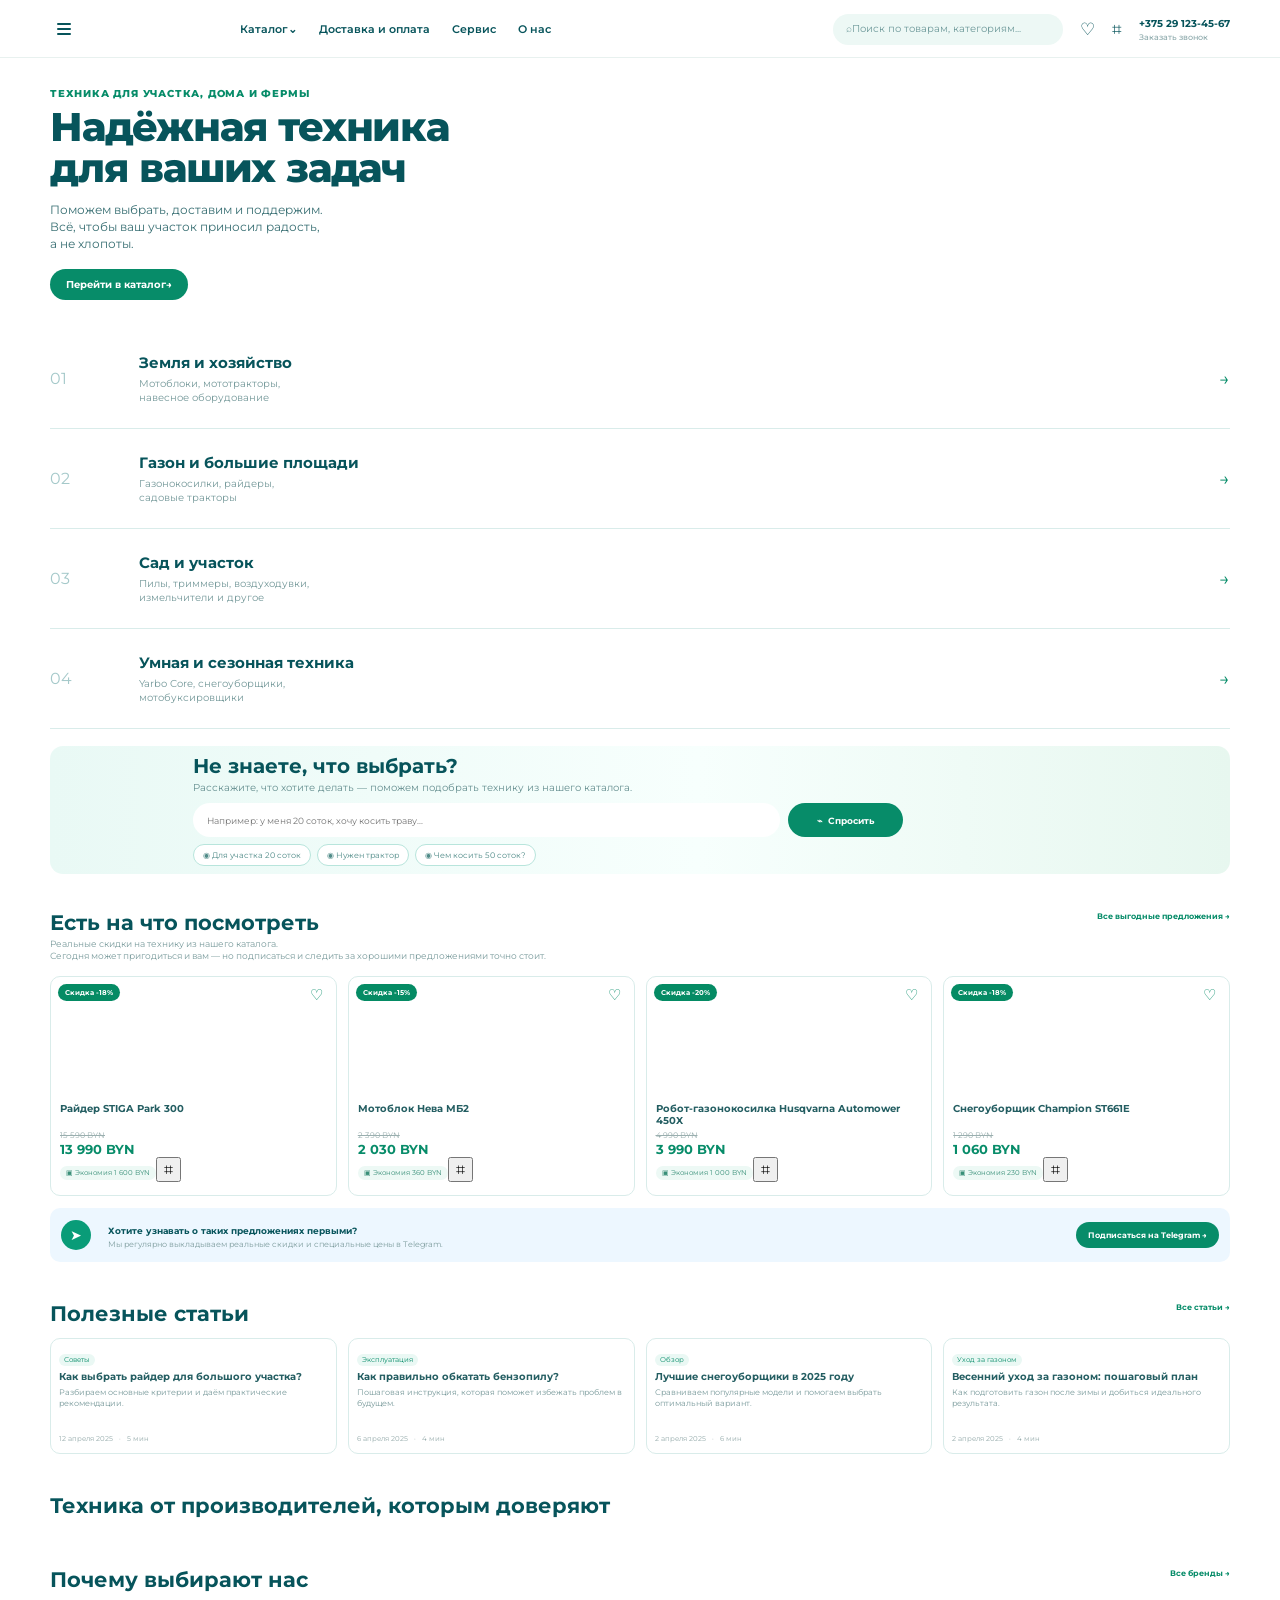
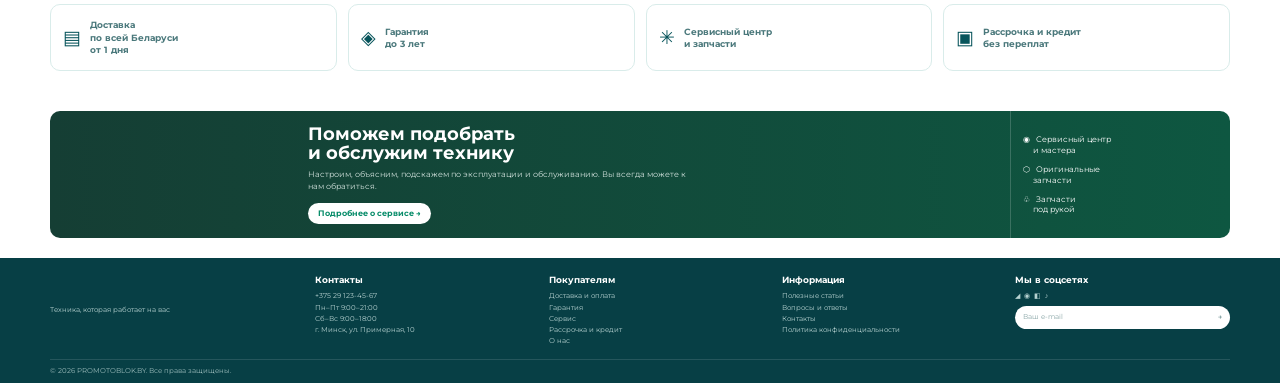
==== commit ed489456: "Refine homepage to approved master layout" ====
--- a/index.html
+++ b/index.html
@@ -1,41 +1,52 @@
 <!doctype html>
 <html lang="ru">
 <head>
-<meta charset="utf-8"><meta name="viewport" content="width=device-width,initial-scale=1">
+<meta charset="utf-8">
+<meta name="viewport" content="width=device-width,initial-scale=1">
 <title>PROMOTOBLOK — техника для участка, дома и фермы</title>
-<link rel="preconnect" href="https://fonts.googleapis.com"><link rel="preconnect" href="https://fonts.gstatic.com" crossorigin><link href="https://fonts.googleapis.com/css2?family=Montserrat:wght@400;500;600;700;800&display=swap" rel="stylesheet">
+<meta name="description" content="PROMOTOBLOK — техника для участка, дома и фермы">
+<link rel="preconnect" href="https://fonts.googleapis.com">
+<link rel="preconnect" href="https://fonts.gstatic.com" crossorigin>
+<link href="https://fonts.googleapis.com/css2?family=Montserrat:wght@400;500;600;700;800&display=swap" rel="stylesheet">
 <link rel="stylesheet" href="styles.css">
-</head><body>
+</head>
+<body>
 <header class="site-header"><div class="container header-row">
-<button class="menu-icon" aria-label="Меню"><span></span><span></span><span></span></button>
-<a class="logo" href="index.html" aria-label="PROMOTOBLOK"><img src="assets/logo.svg" alt="PROMOTOBLOK"></a>
+<button class="menu-icon" aria-label="Открыть меню"><span></span><span></span><span></span></button>
+<a class="logo" href="index.html" aria-label="PROMOTOBLOK"></a>
 <nav class="main-nav"><a href="catalog.html">Каталог⌄</a><a href="#delivery">Доставка и оплата</a><a href="#service">Сервис</a><a href="#about">О нас</a></nav>
-<div class="search">⌕ <span>Поиск по товарам, категориям...</span></div><a class="head-icon" href="#favorites">♡</a><a class="head-icon" href="#cart">▱</a><a class="phone" href="tel:+375291234567">+375 29 123-45-67<small>Заказать звонок</small></a>
+<div class="header-spacer"></div>
+<div class="search"><span class="search-icon">⌕</span><span>Поиск по товарам, категориям...</span></div>
+<a class="head-icon" href="#favorites" aria-label="Избранное">♡</a>
+<a class="head-icon cart-icon" href="#cart" aria-label="Корзина">⌗</a>
+<a class="phone" href="tel:+375291234567">+375 29 123-45-67<small>Заказать звонок</small></a>
 </div></header>
 <main>
-<section class="hero"><img class="hero-img" src="assets/hero.svg" alt="Техника для участка, дома и фермы"><div class="hero-fade"></div><div class="container hero-inner"><div class="hero-copy"><div class="kicker">ТЕХНИКА ДЛЯ УЧАСТКА, ДОМА И ФЕРМЫ</div><h1>Надёжная техника<br>для ваших задач</h1><p>Поможем выбрать, доставим и поддержим.<br>Всё, чтобы ваш участок приносил радость,<br>а не хлопоты.</p><a class="btn" href="catalog.html">Перейти в каталог →</a></div></div></section>
+<section class="hero"><div class="hero-photo"></div><div class="hero-fade"></div><div class="container hero-inner"><div class="hero-copy"><div class="kicker">ТЕХНИКА ДЛЯ УЧАСТКА, ДОМА И ФЕРМЫ</div><h1>Надёжная техника<br>для ваших задач</h1><p>Поможем выбрать, доставим и поддержим.<br>Всё, чтобы ваш участок приносил радость,<br>а не хлопоты.</p><a class="btn" href="catalog.html">Перейти в каталог <span>→</span></a></div></div></section>
 <section class="groups" id="groups"><div class="container">
-<a class="group-row" href="catalog.html#land"><div class="num">01</div><div class="gicon fallback-icon">◫</div><div class="gcopy"><h2>Земля и хозяйство</h2><p>Мотоблоки, мототракторы,<br>навесное оборудование</p></div><div class="gphoto fallback-photo land-fallback"></div><span class="arrow">→</span></a>
-<a class="group-row" href="catalog.html#lawn"><div class="num">02</div><div class="gicon fallback-icon">⌁</div><div class="gcopy"><h2>Газон и большие площади</h2><p>Газонокосилки, райдеры,<br>садовые тракторы</p></div><div class="gphoto fallback-photo lawn-fallback"></div><span class="arrow">→</span></a>
-<a class="group-row" href="catalog.html#garden"><div class="num">03</div><div class="gicon fallback-icon">⌁</div><div class="gcopy"><h2>Сад и участок</h2><p>Пилы, триммеры, воздуходувки,<br>измельчители и другое</p></div><div class="gphoto fallback-photo garden-fallback"></div><span class="arrow">→</span></a>
-<a class="group-row" href="catalog.html#smart"><div class="num">04</div><div class="gicon fallback-icon">❄</div><div class="gcopy"><h2>Умная и сезонная техника</h2><p>Yarbo Core, снегоуборщики,<br>мотобуксировщики</p></div><div class="gphoto fallback-photo smart-fallback"></div><span class="arrow">→</span></a>
+<a class="group-row" href="catalog.html#land"><div class="num">01</div><div class="gicon tractor-icon"></div><div class="gcopy"><h2>Земля и хозяйство</h2><p>Мотоблоки, мототракторы,<br>навесное оборудование</p></div><div class="gphoto cat1"></div><span class="arrow">→</span></a>
+<a class="group-row" href="catalog.html#lawn"><div class="num">02</div><div class="gicon mower-icon"></div><div class="gcopy"><h2>Газон и большие площади</h2><p>Газонокосилки, райдеры,<br>садовые тракторы</p></div><div class="gphoto cat2"></div><span class="arrow">→</span></a>
+<a class="group-row" href="catalog.html#garden"><div class="num">03</div><div class="gicon saw-icon"></div><div class="gcopy"><h2>Сад и участок</h2><p>Пилы, триммеры, воздуходувки,<br>измельчители и другое</p></div><div class="gphoto cat3"></div><span class="arrow">→</span></a>
+<a class="group-row" href="catalog.html#smart"><div class="num">04</div><div class="gicon snow-icon"></div><div class="gcopy"><h2>Умная и сезонная техника</h2><p>Yarbo Core, снегоуборщики,<br>мотобуксировщики</p></div><div class="gphoto cat4"></div><span class="arrow">→</span></a>
 </div></section>
-<section class="ai" id="ai"><div class="container ai-box"><div class="robot robot-fallback">◉‿◉</div><div class="ai-copy"><h2>Не знаете, что выбрать?</h2><p>Расскажите, что хотите делать — поможем подобрать технику из нашего каталога.</p><div class="ask"><input placeholder="Например: у меня 20 соток, хочу косить траву..."><button>Спросить</button></div><div class="quick"><button>Для участка 20 соток</button><button>Нужен трактор</button><button>Чем косить 50 соток?</button></div></div></div></section>
+<section class="ai" id="ai"><div class="container"><div class="ai-box"><div class="robot"></div><div class="ai-copy"><h2>Не знаете, что выбрать?</h2><p>Расскажите, что хотите делать — поможем подобрать технику из нашего каталога.</p><div class="ask"><input placeholder="Например: у меня 20 соток, хочу косить траву..."><button>⌁&nbsp;&nbsp;Спросить</button></div><div class="quick"><button>◉ Для участка 20 соток</button><button>◉ Нужен трактор</button><button>◉ Чем косить 50 соток?</button></div></div></div></div></section>
 <section class="offers" id="offers"><div class="container"><div class="section-head"><div><h2>Есть на что посмотреть</h2><p>Реальные скидки на технику из нашего каталога.<br>Сегодня может пригодиться и вам — но подписаться и следить за хорошими предложениями точно стоит.</p></div><a href="catalog.html">Все выгодные предложения →</a></div><div class="product-grid">
-<article class="product"><div class="discount">Скидка -18%</div><button class="heart">♡</button><div class="product-img product-fallback p1f"></div><h3>Райдер STIGA Park 300</h3><del>15 590 BYN</del><strong>13 990 BYN</strong><small>Экономия 1 600 BYN</small></article>
-<article class="product"><div class="discount">Скидка -15%</div><button class="heart">♡</button><div class="product-img product-fallback p2f"></div><h3>Мотоблок Нева МБ2</h3><del>2 390 BYN</del><strong>2 030 BYN</strong><small>Экономия 360 BYN</small></article>
-<article class="product"><div class="discount">Скидка -20%</div><button class="heart">♡</button><div class="product-img product-fallback p3f"></div><h3>Робот-газонокосилка Husqvarna 450X</h3><del>4 990 BYN</del><strong>3 990 BYN</strong><small>Экономия 1 000 BYN</small></article>
-<article class="product"><div class="discount">Скидка -18%</div><button class="heart">♡</button><div class="product-img product-fallback p4f"></div><h3>Снегоуборщик Champion ST661E</h3><del>1 290 BYN</del><strong>1 060 BYN</strong><small>Экономия 230 BYN</small></article></div>
+<article class="product"><div class="discount">Скидка -18%</div><button class="heart">♡</button><div class="product-img prod1"></div><h3>Райдер STIGA Park 300</h3><del>15 590 BYN</del><strong>13 990 BYN</strong><small>▣ Экономия 1 600 BYN</small><button class="cart-mini">⌗</button></article>
+<article class="product"><div class="discount">Скидка -15%</div><button class="heart">♡</button><div class="product-img prod2"></div><h3>Мотоблок Нева МБ2</h3><del>2 390 BYN</del><strong>2 030 BYN</strong><small>▣ Экономия 360 BYN</small><button class="cart-mini">⌗</button></article>
+<article class="product"><div class="discount">Скидка -20%</div><button class="heart">♡</button><div class="product-img prod3"></div><h3>Робот-газонокосилка Husqvarna Automower 450X</h3><del>4 990 BYN</del><strong>3 990 BYN</strong><small>▣ Экономия 1 000 BYN</small><button class="cart-mini">⌗</button></article>
+<article class="product"><div class="discount">Скидка -18%</div><button class="heart">♡</button><div class="product-img prod4"></div><h3>Снегоуборщик Champion ST661E</h3><del>1 290 BYN</del><strong>1 060 BYN</strong><small>▣ Экономия 230 BYN</small><button class="cart-mini">⌗</button></article>
+</div>
 <div class="telegram"><span class="tg">➤</span><div><b>Хотите узнавать о таких предложениях первыми?</b><p>Мы регулярно выкладываем реальные скидки и специальные цены в Telegram.</p></div><a class="btn" href="#telegram">Подписаться на Telegram →</a></div></div></section>
 <section class="articles" id="articles"><div class="container"><div class="section-head"><h2>Полезные статьи</h2><a href="#">Все статьи →</a></div><div class="article-grid">
-<a class="article" href="#"><div class="article-placeholder a1f"></div><div class="article-body"><span>Советы</span><h3>Как выбрать райдер для большого участка?</h3><p>Разбираем основные критерии и даём практические рекомендации.</p><small>12 апреля 2025 · 5 мин</small></div></a>
-<a class="article" href="#"><div class="article-placeholder a2f"></div><div class="article-body"><span>Эксплуатация</span><h3>Как правильно обкатать бензопилу?</h3><p>Пошаговая инструкция, которая поможет избежать проблем.</p><small>6 апреля 2025 · 4 мин</small></div></a>
-<a class="article" href="#"><div class="article-placeholder a3f"></div><div class="article-body"><span>Обзор</span><h3>Лучшие снегоуборщики в 2025 году</h3><p>Сравниваем популярные модели и помогаем выбрать оптимальный.</p><small>2 апреля 2025 · 6 мин</small></div></a>
-<a class="article" href="#"><div class="article-placeholder a4f"></div><div class="article-body"><span>Уход за газоном</span><h3>Весенний уход за газоном: пошаговый план</h3><p>Как подготовить газон после зимы и добиться результата.</p><small>2 апреля 2025 · 4 мин</small></div></a>
+<a class="article" href="#"><div class="article-img art1"></div><div class="article-body"><span>Советы</span><h3>Как выбрать райдер для большого участка?</h3><p>Разбираем основные критерии и даём практические рекомендации.</p><small>12 апреля 2025&nbsp;&nbsp; · &nbsp;&nbsp;5 мин</small></div></a>
+<a class="article" href="#"><div class="article-img art2"></div><div class="article-body"><span>Эксплуатация</span><h3>Как правильно обкатать бензопилу?</h3><p>Пошаговая инструкция, которая поможет избежать проблем в будущем.</p><small>6 апреля 2025&nbsp;&nbsp; · &nbsp;&nbsp;4 мин</small></div></a>
+<a class="article" href="#"><div class="article-img art3"></div><div class="article-body"><span>Обзор</span><h3>Лучшие снегоуборщики в 2025 году</h3><p>Сравниваем популярные модели и помогаем выбрать оптимальный вариант.</p><small>2 апреля 2025&nbsp;&nbsp; · &nbsp;&nbsp;6 мин</small></div></a>
+<a class="article" href="#"><div class="article-img art4"></div><div class="article-body"><span>Уход за газоном</span><h3>Весенний уход за газоном: пошаговый план</h3><p>Как подготовить газон после зимы и добиться идеального результата.</p><small>2 апреля 2025&nbsp;&nbsp; · &nbsp;&nbsp;4 мин</small></div></a>
 </div></div></section>
-<section class="brands"><div class="container"><h2>Техника от производителей, которым доверяют</h2><div class="brands-fallback"><b>STIGA</b><b>ZIMANI</b><b>YARBO</b><b>НЕВА</b><b>УГРА</b><b>BELARUS МТЗ</b></div></div></section>
-<section class="why" id="about"><div class="container"><h2>Почему выбирают нас</h2><div class="why-grid"><div><i>🚚</i><b>Доставка<br>по всей Беларуси<br>от 1 дня</b></div><div><i>♢</i><b>Гарантия<br>до 3 лет</b></div><div><i>✳</i><b>Сервисный центр<br>и запчасти</b></div><div><i>▣</i><b>Рассрочка и кредит<br>без переплат</b></div></div></div></section>
-<section class="service" id="service"><div class="container service-box"><div class="service-photo service-fallback"></div><div class="service-copy"><h2>Поможем подобрать<br>и обслужим технику</h2><p>Настроим, объясним, подскажем по эксплуатации и обслуживанию. Вы всегда можете к нам обратиться.</p><a class="service-btn" href="#contacts">Подробнее о сервисе →</a></div><div class="service-points"><div>◉ Сервисный центр<br>и мастера</div><div>⬡ Оригинальные<br>запчасти</div><div>♧ Запчасти<br>под рукой</div></div></div></section>
+<section class="brands"><div class="container"><h2>Техника от производителей, которым доверяют</h2><div class="brands-img"></div></div></section>
+<section class="why" id="about"><div class="container"><div class="section-head why-head"><h2>Почему выбирают нас</h2><a href="#">Все бренды →</a></div><div class="why-grid"><div><i>▤</i><b>Доставка<br>по всей Беларуси<br>от 1 дня</b></div><div><i>◈</i><b>Гарантия<br>до 3 лет</b></div><div><i>✳</i><b>Сервисный центр<br>и запчасти</b></div><div><i>▣</i><b>Рассрочка и кредит<br>без переплат</b></div></div></div></section>
+<section class="service" id="service"><div class="container"><div class="service-box"><div class="service-photo"></div><div class="service-copy"><h2>Поможем подобрать<br>и обслужим технику</h2><p>Настроим, объясним, подскажем по эксплуатации и обслуживанию. Вы всегда можете к нам обратиться.</p><a class="service-btn" href="#contacts">Подробнее о сервисе →</a></div><div class="service-points"><div>◉&nbsp;&nbsp; Сервисный центр<br>&nbsp;&nbsp;&nbsp;&nbsp;&nbsp;и мастера</div><div>⬡&nbsp;&nbsp; Оригинальные<br>&nbsp;&nbsp;&nbsp;&nbsp;&nbsp;запчасти</div><div>♧&nbsp;&nbsp; Запчасти<br>&nbsp;&nbsp;&nbsp;&nbsp;&nbsp;под рукой</div></div></div></div></section>
 </main>
-<footer class="footer" id="delivery"><div class="container footer-grid"><div><a class="foot-logo" href="index.html"><img src="assets/logo.svg" alt="PROMOTOBLOK"></a><p>Техника, которая работает на вас</p></div><div><h4>Контакты</h4><p>+375 29 123-45-67<br>Пн–Пт 9:00–21:00<br>Сб–Вс 9:00–18:00<br>г. Минск</p></div><div><h4>Покупателям</h4><p>Доставка и оплата<br>Гарантия<br>Сервис<br>Рассрочка и кредит<br>О нас</p></div><div><h4>Информация</h4><p>Полезные статьи<br>Вопросы и ответы<br>Контакты<br>Политика конфиденциальности</p></div><div><h4>Мы в соцсетях</h4><p>Telegram · YouTube · Instagram</p><div class="email">Ваш e-mail <b>→</b></div></div></div><div class="container footer-bottom">© 2026 PROMOTOBLOK.BY. Все права защищены.</div></footer>
-<script src="app.js"></script></body></html>+<footer class="footer" id="delivery"><div class="container footer-grid"><div><a class="foot-logo" href="index.html"></a><p>Техника, которая работает на вас</p></div><div><h4>Контакты</h4><p>+375 29 123-45-67<br>Пн–Пт 9:00–21:00<br>Сб–Вс 9:00–18:00<br>г. Минск, ул. Примерная, 10</p></div><div><h4>Покупателям</h4><p>Доставка и оплата<br>Гарантия<br>Сервис<br>Рассрочка и кредит<br>О нас</p></div><div><h4>Информация</h4><p>Полезные статьи<br>Вопросы и ответы<br>Контакты<br>Политика конфиденциальности</p></div><div><h4>Мы в соцсетях</h4><p class="social">◢&nbsp; ◉&nbsp; ◧&nbsp; ♪</p><div class="email">Ваш e-mail <b>→</b></div></div></div><div class="container footer-bottom">© 2026 PROMOTOBLOK.BY. Все права защищены.</div></footer>
+<script src="app.js"></script>
+</body></html>
--- a/styles.css
+++ b/styles.css
@@ -1 +1 @@
-:root{--green:#078c69;--deep:#07545b;--text:#07545b;--muted:#6f989b;--line:#d9ecea;--mint:#e9f8f4;--dark:#063f45}*{box-sizing:border-box}html{scroll-behavior:smooth}body{margin:0;font-family:Montserrat,Arial,sans-serif;color:var(--text);background:#fff}a{text-decoration:none;color:inherit}button,input{font:inherit}.container{width:min(1180px,calc(100% - 40px));margin:auto}.site-header{height:58px;background:#fff;border-bottom:1px solid #e8f1ef;position:sticky;top:0;z-index:20}.header-row{height:58px;display:flex;align-items:center;gap:17px}.menu-icon{width:27px;height:27px;border:0;background:transparent;display:grid;gap:3px;place-content:center}.menu-icon span{width:14px;height:2px;background:var(--deep);border-radius:2px}.logo{width:103px;height:23px;display:block;flex:0 0 auto}.logo svg,.foot-logo svg{display:block;width:100%;height:100%}.main-nav{display:flex;align-items:center;gap:22px;font-size:11px;font-weight:600;margin-left:7px}.main-nav a:hover{color:var(--green)}.search{margin-left:auto;width:230px;height:31px;border-radius:17px;background:#edf8f5;color:#6e999a;padding:8px 13px;font-size:10px}.head-icon{font-size:17px;color:var(--deep)}.phone{font-weight:700;font-size:10px;white-space:nowrap}.phone small{display:block;color:#8ba8aa;font-weight:500;font-size:8px;margin-top:2px}.hero{position:relative;height:271px;overflow:hidden}.hero-img{position:absolute;inset:0;width:100%;height:100%}.hero-fade{position:absolute;inset:0;background:linear-gradient(90deg,rgba(255,255,255,.96) 0%,rgba(255,255,255,.8) 27%,rgba(255,255,255,.22) 48%,rgba(255,255,255,0) 64%)}.hero-inner{position:relative;height:100%;display:flex;align-items:center}.hero-copy{max-width:500px}.kicker{font-size:10px;letter-spacing:.08em;color:var(--green);font-weight:800;margin-bottom:7px}.hero h1{font-size:40px;line-height:1.02;letter-spacing:-.03em;margin:0 0 12px;color:var(--deep)}.hero p{font-size:12px;line-height:1.45;margin:0 0 16px;color:#376e72}.btn{display:inline-flex;align-items:center;justify-content:center;background:var(--green);color:#fff;border-radius:18px;padding:9px 16px;font-size:10px;font-weight:700}.groups{padding:0}.group-row{height:100px;display:grid;grid-template-columns:43px 46px 245px 1fr 25px;align-items:center;border-bottom:1px solid var(--line);overflow:hidden}.num{font-size:16px;color:#a5c9ca}.gicon{width:32px;height:32px;display:block}.gcopy h2{font-size:15px;margin:0 0 5px;color:var(--deep)}.gcopy p{font-size:9.5px;line-height:1.45;margin:0;color:#75999a}.gphoto{width:100%;height:62px;display:block}.arrow{justify-self:end;color:var(--green);font-size:18px}.ai{padding:17px 0}.ai-box{position:relative;min-height:120px;border-radius:13px;background:#e4f6f1;display:grid;grid-template-columns:105px 1fr;gap:16px;align-items:center;padding:8px 22px;overflow:hidden}.robot{width:89px;height:105px;align-self:end}.ai-copy h2{font-size:20px;margin:0 0 4px}.ai-copy>p{font-size:9.5px;color:#668f90;margin:0 0 10px}.ask{display:flex;gap:8px;max-width:710px}.ask input{flex:1;height:34px;border:0;border-radius:17px;background:#fff;padding:0 14px;font-size:9px;outline:none}.ask button{height:34px;min-width:115px;border:0;border-radius:17px;background:var(--green);color:#fff;font-size:9px;font-weight:700}.quick{display:flex;gap:6px;margin-top:7px}.quick button{border:1px solid #b8e5dc;background:#fff;border-radius:14px;padding:5px 9px;color:#508b88;font-size:8px}.offers,.articles,.brands,.why,.service{padding:20px 0}.section-head{display:flex;justify-content:space-between;gap:20px;align-items:flex-start;margin-bottom:13px}.section-head h2,.brands h2,.why h2{font-size:21px;line-height:1.1;margin:0;color:var(--deep)}.section-head p{font-size:8.5px;line-height:1.45;color:#7b9c9d;margin:4px 0 0;max-width:560px}.section-head>a{font-size:8px;color:var(--green);font-weight:700}.product-grid{display:grid;grid-template-columns:repeat(4,1fr);gap:11px}.product{position:relative;border:1px solid var(--line);border-radius:10px;padding:9px;min-height:220px;background:#fff}.discount{position:absolute;left:7px;top:7px;background:#058b64;color:#fff;border-radius:10px;padding:4px 7px;font-size:7px;font-weight:700}.heart{position:absolute;right:7px;top:7px;border:0;background:transparent;color:var(--green);font-size:15px}.product-img{display:block;width:100%;height:112px;margin-bottom:5px}.product h3{font-size:9.5px;line-height:1.25;margin:4px 0;color:#245e62;min-height:24px}.product del{display:block;color:#9aafaf;font-size:7.5px}.product strong{display:block;font-size:13px;color:var(--green);margin-top:1px}.product small{display:inline-block;margin-top:6px;padding:3px 6px;background:#edf9f5;border-radius:7px;color:#398f78;font-size:6.5px}.telegram{margin-top:12px;min-height:54px;background:#edf7ff;border-radius:10px;display:grid;grid-template-columns:36px 1fr auto;gap:11px;align-items:center;padding:8px 11px}.tg{width:30px;height:30px;display:grid;place-items:center;background:#099c78;color:#fff;border-radius:50%;font-size:14px}.telegram b{font-size:9px}.telegram p{font-size:7.5px;margin:2px 0;color:#7e9d9e}.telegram .btn{font-size:8px;padding:8px 12px}.article-grid{display:grid;grid-template-columns:repeat(4,1fr);gap:11px}.article{border:1px solid var(--line);border-radius:10px;overflow:hidden;background:#fff}.article>svg{display:block;width:100%;height:105px}.article-body{padding:8px}.article-body span{display:inline-block;background:#eaf8f4;color:var(--green);border-radius:8px;padding:2px 5px;font-size:6.5px}.article-body h3{font-size:9.5px;line-height:1.3;margin:5px 0;color:#245e62}.article-body p{font-size:7.5px;line-height:1.45;color:#78999a;margin:0 0 7px;min-height:31px}.article-body small{font-size:6.5px;color:#94aaaa}.brands h2{margin-bottom:11px}.brands-img{display:block;width:100%;height:auto;border:1px solid var(--line);border-radius:9px}.why-grid{display:grid;grid-template-columns:repeat(4,1fr);gap:11px;margin-top:12px}.why-grid>div{border:1px solid var(--line);border-radius:10px;min-height:67px;display:flex;align-items:center;gap:9px;padding:10px 12px}.why-grid i{font-style:normal;font-size:19px}.why-grid b{font-size:8.5px;line-height:1.45;color:#4a787b}.service-box{min-height:111px;background:linear-gradient(90deg,#153e34,#0e5741);border-radius:10px;color:#fff;display:grid;grid-template-columns:238px 1fr 220px;overflow:hidden}.service-photo{display:block;width:238px;height:111px}.service-copy{padding:14px 20px}.service-copy h2{font-size:18px;line-height:1.05;margin:0 0 6px}.service-copy p{font-size:8px;line-height:1.45;color:#d1e1dc;margin:0 0 9px;max-width:390px}.service-btn{display:inline-flex;background:#fff;color:var(--green);border-radius:13px;padding:6px 10px;font-size:7.5px;font-weight:700}.service-points{border-left:1px solid rgba(255,255,255,.18);display:grid;align-content:center;gap:8px;padding:12px;font-size:8px;line-height:1.35}.footer{background:#073f45;color:#fff;padding:17px 0 8px}.footer-grid{display:grid;grid-template-columns:1.15fr repeat(4,1fr);gap:18px}.foot-logo{display:block;width:103px;height:23px;filter:brightness(0) invert(1)}.footer-grid h4{font-size:8.5px;margin:0 0 5px}.footer-grid p{font-size:7px;line-height:1.6;color:#b7d2d1;margin:4px 0}.email{height:23px;border-radius:12px;background:#fff;color:#8aa6a7;padding:6px 8px;font-size:7px;display:flex;justify-content:space-between}.footer-bottom{border-top:1px solid rgba(255,255,255,.12);padding-top:7px;margin-top:9px;font-size:6.5px;color:#9cbcbc}@media(max-width:820px){.container{width:min(100% - 22px,1180px)}.site-header,.header-row{height:54px}.main-nav,.search,.phone{display:none}.header-row{gap:12px}.logo{width:112px;height:25px}.head-icon{margin-left:auto}.head-icon+.head-icon{margin-left:-6px}.hero{height:255px}.hero-img{left:0;width:100%;height:100%}.hero-fade{background:linear-gradient(90deg,rgba(255,255,255,.98) 0%,rgba(255,255,255,.83) 47%,rgba(255,255,255,.1) 82%)}.hero h1{font-size:31px}.hero p{font-size:10px}.kicker{font-size:8px}.group-row{height:73px;grid-template-columns:30px 38px 1fr 20px}.gphoto{display:none}.gicon{width:28px;height:28px}.gcopy h2{font-size:13px}.gcopy p{font-size:8px}.num{font-size:13px}.ai-box{min-height:150px;grid-template-columns:1fr;padding:15px}.robot{display:none}.ai-copy h2{font-size:18px}.ask{flex-direction:column}.ask button{width:100%}.quick{display:none}.section-head{align-items:flex-end}.product-grid{grid-template-columns:1fr;gap:9px}.product{min-height:105px;display:grid;grid-template-columns:120px 1fr;grid-template-rows:auto auto auto auto;padding:8px}.product-img{grid-row:1/5;width:112px;height:88px;margin:0}.product h3{font-size:10px;margin-top:14px;min-height:auto}.product del,.product strong,.product small{grid-column:2}.product .discount{z-index:2}.product .heart{z-index:2}.telegram{grid-template-columns:32px 1fr}.telegram .btn{grid-column:1/-1}.article-grid{grid-template-columns:1fr}.article{display:grid;grid-template-columns:108px 1fr}.article>svg{height:96px}.article-body{padding:7px}.article-body p{min-height:auto}.brands-img{height:44px}.why-grid{grid-template-columns:1fr 1fr}.service-box{grid-template-columns:118px 1fr}.service-photo{width:118px;height:111px}.service-points{display:none}.footer-grid{grid-template-columns:1fr 1fr}.footer-grid>div:first-child{grid-column:1/-1}}@media(max-width:480px){.hero{height:235px}.hero h1{font-size:28px}.hero-copy{max-width:285px}.section-head h2,.brands h2,.why h2{font-size:18px}.section-head p{display:none}.product{grid-template-columns:102px 1fr}.product-img{width:95px;height:82px}.why-grid>div{padding:8px}.footer-grid{gap:12px}.service-copy{padding:12px}.service-copy h2{font-size:15px}.service-copy p{font-size:7px}}+:root{--green:#078c69;--deep:#07545b;--text:#07545b;--muted:#6f989b;--line:#d9ecea;--mint:#e9f8f4;--dark:#063f45}*{box-sizing:border-box}html{scroll-behavior:smooth}body{margin:0;font-family:Montserrat,Arial,sans-serif;color:var(--text);background:#fff}a{text-decoration:none;color:inherit}button,input{font:inherit}.container{width:min(1180px,calc(100% - 40px));margin:auto}.site-header{height:58px;background:#fff;border-bottom:1px solid #e8f1ef;position:sticky;top:0;z-index:20}.header-row{height:58px;display:flex;align-items:center;gap:17px}.menu-icon{width:27px;height:27px;border:0;background:transparent;display:grid;gap:3px;place-content:center}.menu-icon span{width:14px;height:2px;background:var(--deep);border-radius:2px}.logo{width:122px;height:25px;display:block;flex:0 0 auto}.logo img,.foot-logo img{display:block;width:100%;height:100%;object-fit:contain}.main-nav{display:flex;align-items:center;gap:22px;font-size:11px;font-weight:600;margin-left:7px}.main-nav a:hover{color:var(--green)}.search{margin-left:auto;width:230px;height:31px;border-radius:17px;background:#edf8f5;color:#6e999a;padding:8px 13px;font-size:10px}.head-icon{font-size:17px;color:var(--deep)}.phone{font-weight:700;font-size:10px;white-space:nowrap}.phone small{display:block;color:#8ba8aa;font-weight:500;font-size:8px;margin-top:2px}.hero{position:relative;height:271px;overflow:hidden}.hero-img{position:absolute;inset:0;width:100%;height:100%;object-fit:cover}.hero-fade{position:absolute;inset:0;background:linear-gradient(90deg,rgba(255,255,255,.97) 0%,rgba(255,255,255,.84) 26%,rgba(255,255,255,.28) 49%,rgba(255,255,255,0) 64%)}.hero-inner{position:relative;height:100%;display:flex;align-items:center}.hero-copy{max-width:500px}.kicker{font-size:10px;letter-spacing:.08em;color:var(--green);font-weight:800;margin-bottom:7px}.hero h1{font-size:40px;line-height:1.02;letter-spacing:-.03em;margin:0 0 12px;color:var(--deep);font-weight:800}.hero p{font-size:12px;line-height:1.45;margin:0 0 16px;color:#376e72}.btn{display:inline-flex;align-items:center;justify-content:center;background:var(--green);color:#fff;border-radius:18px;padding:9px 16px;font-size:10px;font-weight:700}.groups{padding:0}.group-row{height:100px;display:grid;grid-template-columns:43px 46px 245px 1fr 25px;align-items:center;border-bottom:1px solid var(--line);overflow:hidden}.num{font-size:16px;color:#a5c9ca}.gicon{width:32px;height:32px;display:grid;place-items:center}.fallback-icon{font-size:25px;color:#07545b}.gcopy h2{font-size:15px;margin:0 0 5px;color:var(--deep);font-weight:700}.gcopy p{font-size:9.5px;line-height:1.45;margin:0;color:#75999a}.gphoto{width:100%;height:62px;display:block}.fallback-photo{border-radius:1px;background:linear-gradient(90deg,rgba(255,255,255,0),rgba(230,247,241,.7) 18%,#dff1ea 100%);position:relative;overflow:hidden}.fallback-photo:after{content:"";position:absolute;inset:0;background:repeating-linear-gradient(135deg,transparent 0 18px,rgba(0,140,105,.035) 18px 36px)}.land-fallback{background-color:#e6f3e2}.lawn-fallback{background-color:#e8f5da}.garden-fallback{background-color:#eef5df}.smart-fallback{background-color:#e7f4f6}.arrow{justify-self:end;color:var(--green);font-size:18px}.ai{padding:17px 0}.ai-box{position:relative;min-height:120px;border-radius:13px;background:linear-gradient(90deg,#e9f9f5 0%,#f7fffd 55%,#e7f7ef 100%);display:grid;grid-template-columns:105px 1fr;gap:16px;align-items:center;padding:8px 22px;overflow:hidden}.robot{width:89px;height:105px;align-self:end}.robot-fallback{border-radius:50%;background:radial-gradient(circle at 48% 45%,#fff 0 32%,#d8f2eb 33% 55%,transparent 56%);font-size:22px;color:#07545b}.ai-copy h2{font-size:20px;margin:0 0 4px}.ai-copy>p{font-size:9.5px;color:#668f90;margin:0 0 10px}.ask{display:flex;gap:8px;max-width:710px}.ask input{flex:1;height:34px;border:0;border-radius:17px;background:#fff;padding:0 14px;font-size:9px;outline:none}.ask button{height:34px;min-width:115px;border:0;border-radius:17px;background:var(--green);color:#fff;font-size:9px;font-weight:700}.quick{display:flex;gap:6px;margin-top:7px}.quick button{border:1px solid #b8e5dc;background:#fff;border-radius:14px;padding:5px 9px;color:#508b88;font-size:8px}.offers,.articles,.brands,.why,.service{padding:20px 0}.section-head{display:flex;justify-content:space-between;gap:20px;align-items:flex-start;margin-bottom:13px}.section-head h2,.brands h2,.why h2{font-size:21px;line-height:1.1;margin:0;color:var(--deep)}.section-head p{font-size:8.5px;line-height:1.45;color:#7b9c9d;margin:4px 0 0;max-width:560px}.section-head>a{font-size:8px;color:var(--green);font-weight:700}.product-grid{display:grid;grid-template-columns:repeat(4,1fr);gap:11px}.product{position:relative;border:1px solid var(--line);border-radius:10px;padding:9px;min-height:220px;background:#fff}.discount{position:absolute;left:7px;top:7px;background:#058b64;color:#fff;border-radius:10px;padding:4px 7px;font-size:7px;font-weight:700}.heart{position:absolute;right:7px;top:7px;border:0;background:transparent;color:var(--green);font-size:15px}.product-img{display:block;width:100%;height:112px;margin-bottom:5px}.product-fallback{background:radial-gradient(circle at 50% 62%,#dcefe9 0 29%,transparent 30%),linear-gradient(#fff,#fff);border-radius:8px}.p1f:after,.p2f:after,.p3f:after,.p4f:after{display:grid;place-items:center;height:100%;font-size:45px;color:#147e64}.p1f:after{content:"▰"}.p2f:after{content:"✥"}.p3f:after{content:"◉"}.p4f:after{content:"❄"}.product h3{font-size:9.5px;line-height:1.25;margin:4px 0;color:#245e62;min-height:24px}.product del{display:block;color:#9aafaf;font-size:7.5px}.product strong{display:block;font-size:13px;color:var(--green);margin-top:1px}.product small{display:inline-block;margin-top:6px;padding:3px 6px;background:#edf9f5;border-radius:7px;color:#398f78;font-size:6.5px}.telegram{margin-top:12px;min-height:54px;background:#edf7ff;border-radius:10px;display:grid;grid-template-columns:36px 1fr auto;gap:11px;align-items:center;padding:8px 11px}.tg{width:30px;height:30px;display:grid;place-items:center;background:#099c78;color:#fff;border-radius:50%;font-size:14px}.telegram b{font-size:9px}.telegram p{font-size:7.5px;margin:2px 0;color:#7e9d9e}.telegram .btn{font-size:8px;padding:8px 12px}.article-grid{display:grid;grid-template-columns:repeat(4,1fr);gap:11px}.article{border:1px solid var(--line);border-radius:10px;overflow:hidden;background:#fff}.article-placeholder{height:105px;background:linear-gradient(135deg,#e6f5ef,#d7ebe6)}.a2f{background:linear-gradient(135deg,#efe7d5,#d9ede8)}.a3f{background:linear-gradient(135deg,#eaf4f7,#d6e8ef)}.a4f{background:linear-gradient(135deg,#e8f4df,#d8e9d0)}.article-body{padding:8px}.article-body span{display:inline-block;background:#eaf8f4;color:var(--green);border-radius:8px;padding:2px 5px;font-size:6.5px}.article-body h3{font-size:9.5px;line-height:1.3;margin:5px 0;color:#245e62}.article-body p{font-size:7.5px;line-height:1.45;color:#78999a;margin:0 0 7px;min-height:31px}.article-body small{font-size:6.5px;color:#94aaaa}.brands h2{margin-bottom:11px}.brands-fallback{height:45px;border:1px solid var(--line);border-radius:9px;display:grid;grid-template-columns:repeat(6,1fr);align-items:center;background:#fff}.brands-fallback b{text-align:center;font-size:14px;color:#0b5f67;border-right:1px solid #e0eeee}.brands-fallback b:last-child{border-right:0;color:#d32626}.why-grid{display:grid;grid-template-columns:repeat(4,1fr);gap:11px;margin-top:12px}.why-grid>div{border:1px solid var(--line);border-radius:10px;min-height:67px;display:flex;align-items:center;gap:9px;padding:10px 12px}.why-grid i{font-style:normal;font-size:19px}.why-grid b{font-size:8.5px;line-height:1.45;color:#4a787b}.service-box{min-height:111px;background:linear-gradient(90deg,#153e34,#0e5741);border-radius:10px;color:#fff;display:grid;grid-template-columns:238px 1fr 220px;overflow:hidden}.service-photo{display:block;width:238px;height:111px}.service-fallback{background:linear-gradient(135deg,#295e50,#173e35);position:relative}.service-fallback:after{content:"⚙";position:absolute;inset:0;display:grid;place-items:center;color:#b6d8cc;font-size:52px}.service-copy{padding:14px 20px}.service-copy h2{font-size:18px;line-height:1.05;margin:0 0 6px}.service-copy p{font-size:8px;line-height:1.45;color:#d1e1dc;margin:0 0 9px;max-width:390px}.service-btn{display:inline-flex;background:#fff;color:var(--green);border-radius:13px;padding:6px 10px;font-size:7.5px;font-weight:700}.service-points{border-left:1px solid rgba(255,255,255,.18);display:grid;align-content:center;gap:8px;padding:12px;font-size:8px;line-height:1.35}.footer{background:#073f45;color:#fff;padding:17px 0 8px}.footer-grid{display:grid;grid-template-columns:1.15fr repeat(4,1fr);gap:18px}.foot-logo{display:block;width:122px;height:25px;filter:brightness(0) invert(1)}.footer-grid h4{font-size:8.5px;margin:0 0 5px}.footer-grid p{font-size:7px;line-height:1.6;color:#b7d2d1;margin:4px 0}.email{height:23px;border-radius:12px;background:#fff;color:#8aa6a7;padding:6px 8px;font-size:7px;display:flex;justify-content:space-between}.footer-bottom{border-top:1px solid rgba(255,255,255,.12);padding-top:7px;margin-top:9px;font-size:6.5px;color:#9cbcbc}@media(max-width:820px){.container{width:min(100% - 22px,1180px)}.site-header,.header-row{height:54px}.main-nav,.search,.phone{display:none}.header-row{gap:12px}.logo{width:112px;height:25px}.head-icon{margin-left:auto}.head-icon+.head-icon{margin-left:-6px}.hero{height:255px}.hero-img{left:0;width:100%;height:100%}.hero-fade{background:linear-gradient(90deg,rgba(255,255,255,.98) 0%,rgba(255,255,255,.83) 47%,rgba(255,255,255,.1) 82%)}.hero h1{font-size:31px}.hero p{font-size:10px}.kicker{font-size:8px}.group-row{height:73px;grid-template-columns:30px 38px 1fr 20px}.gphoto{display:none}.gicon{width:28px;height:28px}.gcopy h2{font-size:13px}.gcopy p{font-size:8px}.num{font-size:13px}.ai-box{min-height:150px;grid-template-columns:1fr;padding:15px}.robot{display:none}.ai-copy h2{font-size:18px}.ask{flex-direction:column}.ask button{width:100%}.quick{display:none}.section-head{align-items:flex-end}.product-grid{grid-template-columns:1fr;gap:9px}.product{min-height:105px;display:grid;grid-template-columns:120px 1fr;grid-template-rows:auto auto auto auto;padding:8px}.product-img{grid-row:1/5;width:112px;height:88px;margin:0}.product h3{font-size:10px;margin-top:14px;min-height:auto}.product del,.product strong,.product small{grid-column:2}.product .discount{z-index:2}.product .heart{z-index:2}.telegram{grid-template-columns:32px 1fr}.telegram .btn{grid-column:1/-1}.article-grid{grid-template-columns:1fr}.article{display:grid;grid-template-columns:108px 1fr}.article-placeholder{height:96px}.article-body{padding:7px}.article-body p{min-height:auto}.brands-fallback{height:auto;grid-template-columns:repeat(3,1fr)}.brands-fallback b{padding:10px 4px;font-size:11px}.why-grid{grid-template-columns:1fr 1fr}.service-box{grid-template-columns:118px 1fr}.service-photo{width:118px;height:111px}.service-points{display:none}.footer-grid{grid-template-columns:1fr 1fr}.footer-grid>div:first-child{grid-column:1/-1}}@media(max-width:480px){.hero{height:235px}.hero h1{font-size:28px}.hero-copy{max-width:285px}.section-head h2,.brands h2,.why h2{font-size:18px}.section-head p{display:none}.product{grid-template-columns:102px 1fr}.product-img{width:95px;height:82px}.why-grid>div{padding:8px}.footer-grid{gap:12px}.service-copy{padding:12px}.service-copy h2{font-size:15px}.service-copy p{font-size:7px}}
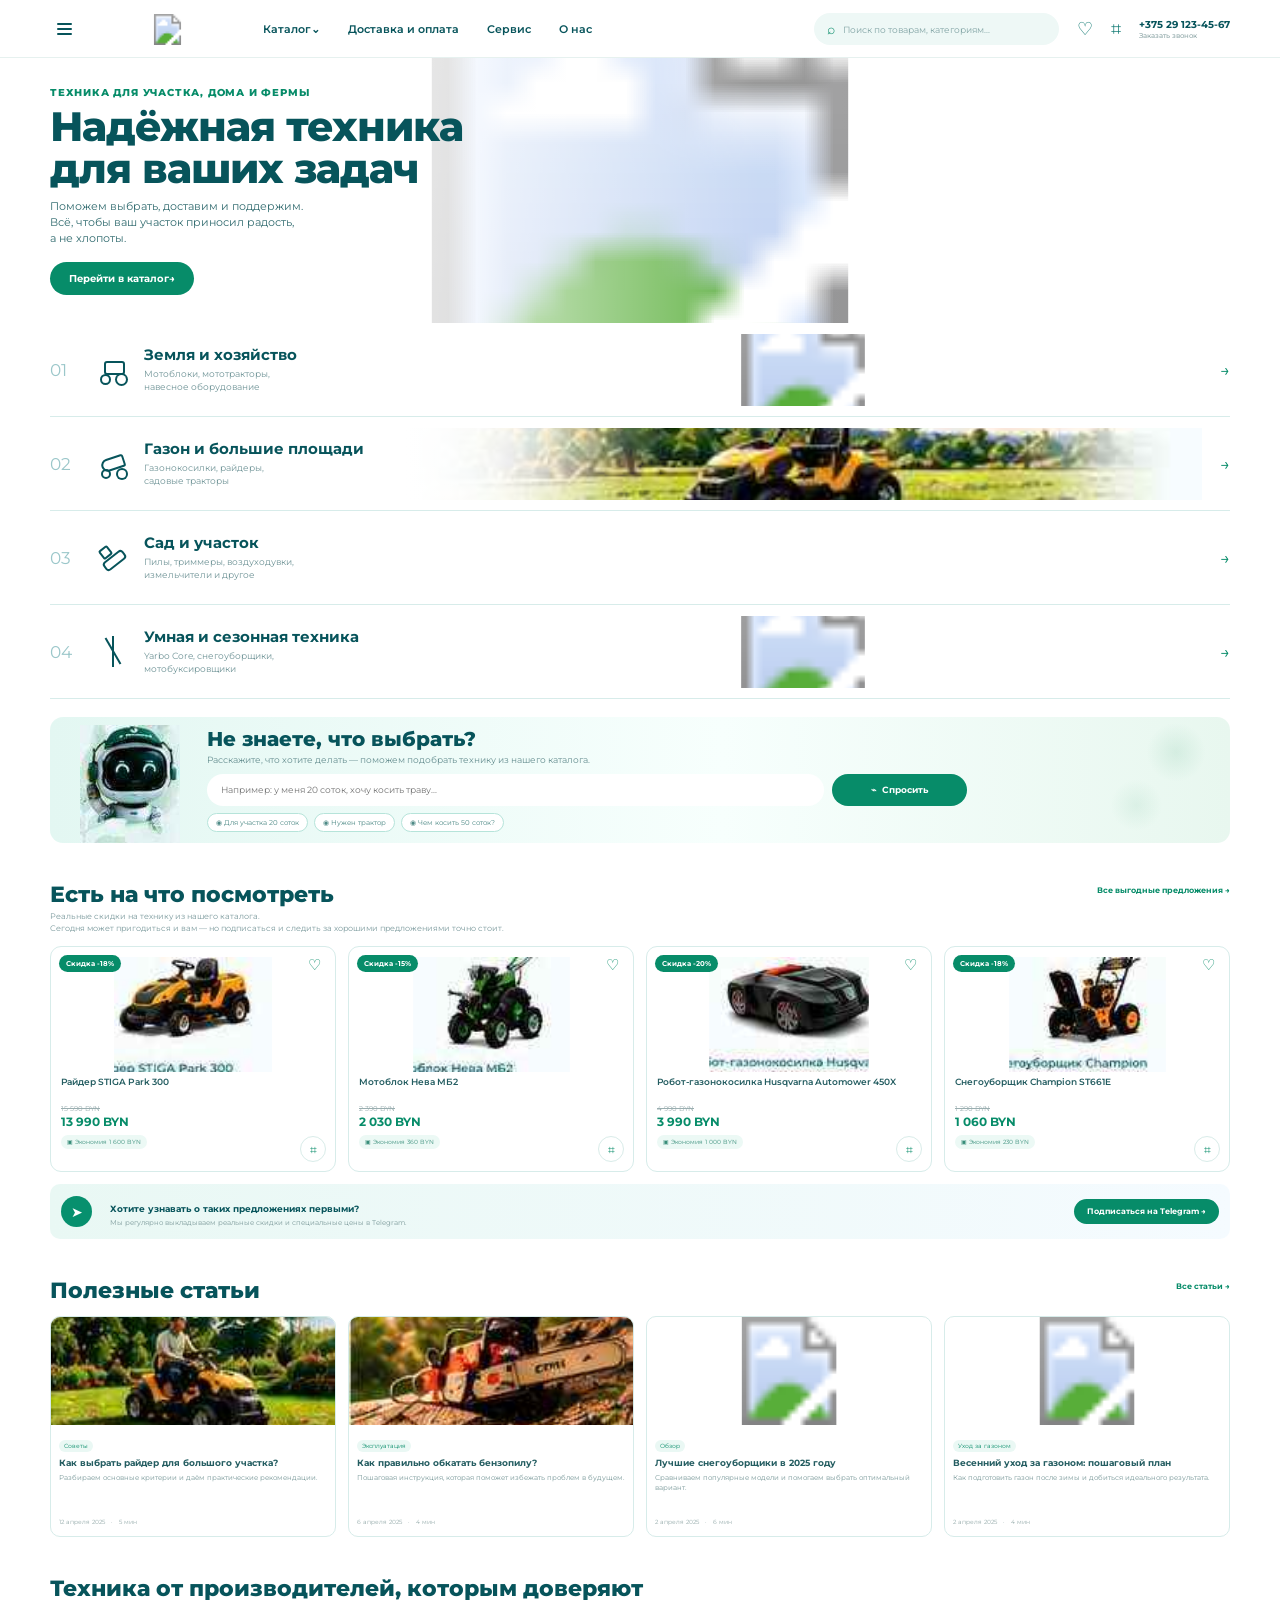
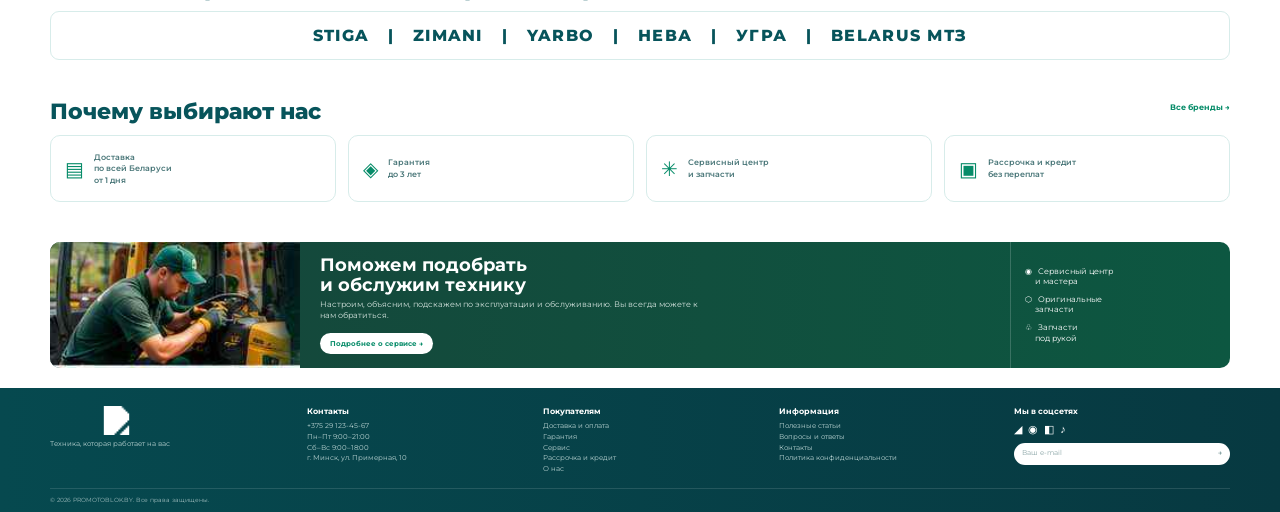
==== commit 0de8dd21: "Switch homepage to v4 styles and remove broken visual references" ====
--- a/index.html
+++ b/index.html
@@ -8,7 +8,10 @@
 <link rel="preconnect" href="https://fonts.googleapis.com">
 <link rel="preconnect" href="https://fonts.gstatic.com" crossorigin>
 <link href="https://fonts.googleapis.com/css2?family=Montserrat:wght@400;500;600;700;800&display=swap" rel="stylesheet">
-<link rel="stylesheet" href="styles.css">
+<link rel="stylesheet" href="styles-v4.css?v=4">
+<style>
+.art3{background-image:url('assets/cat4.svg')!important}.art4{background-image:url('assets/hero.svg')!important}.brands-img{background:none!important;display:grid!important;grid-template-columns:repeat(6,1fr)!important;align-items:center!important;overflow:hidden!important}.brands-img:before{content:"STIGA   |   ZIMANI   |   YARBO   |   НЕВА   |   УГРА   |   BELARUS МТЗ";grid-column:1/-1;text-align:center;font-weight:800;font-size:16px;letter-spacing:.08em;color:#07545b;white-space:pre}
+</style>
 </head>
 <body>
 <header class="site-header"><div class="container header-row">
--- a/styles-v4.css
+++ b/styles-v4.css
@@ -0,0 +1 @@
+:root{--green:#078c69;--deep:#07545b;--muted:#6f9497;--line:#d7ecea;--mint:#eaf8f5;--dark:#06444a}*{box-sizing:border-box}html{scroll-behavior:smooth}body{margin:0;font-family:Montserrat,Arial,sans-serif;color:var(--deep);background:#fff}a{text-decoration:none;color:inherit}button,input{font:inherit}.container{width:min(1180px,calc(100% - 48px));margin:0 auto}.site-header{height:58px;background:#fff;border-bottom:1px solid #e6f1ef;position:relative;z-index:10}.header-row{height:58px;display:flex;align-items:center;gap:18px}.menu-icon{width:28px;height:28px;border:0;background:transparent;display:grid;gap:3px;place-content:center;padding:0}.menu-icon span{display:block;width:15px;height:2px;background:var(--deep);border-radius:2px}.logo,.foot-logo{display:block;width:143px;height:31px;background:url('assets/logo-master.svg') center/contain no-repeat;flex:0 0 auto}.main-nav{display:flex;align-items:center;gap:28px;font-size:11px;font-weight:600;margin-left:6px;white-space:nowrap}.header-spacer{flex:1}.search{width:245px;height:32px;border-radius:18px;background:#eef8f6;color:#83a5a6;padding:0 13px;font-size:9px;display:flex;align-items:center;gap:8px}.search-icon{font-size:14px;color:var(--green)}.head-icon{font-size:18px;color:#0c7770}.phone{font-size:10px;font-weight:700;white-space:nowrap;line-height:1.1}.phone small{display:block;color:#90a8a9;font-size:7px;font-weight:500;margin-top:2px}.hero{position:relative;height:265px;overflow:hidden}.hero-photo{position:absolute;inset:0;background:url('assets/hero.svg') center 52%/cover no-repeat}.hero-fade{position:absolute;inset:0;background:linear-gradient(90deg,rgba(255,255,255,.98) 0%,rgba(255,255,255,.94) 19%,rgba(255,255,255,.68) 38%,rgba(255,255,255,.08) 59%,rgba(255,255,255,0) 73%)}.hero-inner{height:100%;display:flex;align-items:center;position:relative}.hero-copy{max-width:500px}.kicker{font-size:10px;letter-spacing:.08em;color:var(--green);font-weight:800;margin-bottom:7px}.hero h1{font-size:41px;line-height:1.02;letter-spacing:-.025em;margin:0 0 10px;font-weight:800;color:var(--deep)}.hero p{font-size:11px;line-height:1.45;color:#316b6f;margin:0 0 15px}.btn{display:inline-flex;align-items:center;justify-content:center;background:var(--green);color:#fff;border-radius:20px;padding:10px 19px;font-size:10px;font-weight:700}.groups{background:#fff}.group-row{height:94px;display:grid;grid-template-columns:46px 48px 260px 1fr 28px;align-items:center;border-bottom:1px solid var(--line);overflow:hidden}.num{font-size:17px;color:#9bc7ca}.gicon{width:35px;height:35px;position:relative;color:var(--deep)}.gicon:before,.gicon:after{content:'';position:absolute;border:2px solid currentColor}.tractor-icon:before{width:17px;height:10px;left:8px;top:9px;border-radius:3px}.tractor-icon:after{width:7px;height:7px;border-radius:50%;left:4px;top:22px;box-shadow:16px 0 0 -1px #fff,16px 0 0 1px currentColor}.mower-icon:before{width:20px;height:9px;left:5px;top:11px;border-radius:8px 3px 3px 8px;transform:rotate(-18deg)}.mower-icon:after{width:6px;height:6px;border-radius:50%;left:5px;top:23px;box-shadow:16px 0 0 -1px #fff,16px 0 0 1px currentColor}.saw-icon:before{width:21px;height:7px;left:6px;top:15px;border-radius:4px;transform:rotate(-38deg)}.saw-icon:after{width:7px;height:7px;border-radius:2px;left:4px;top:7px;transform:rotate(-38deg)}.snow-icon:before{left:16px;top:2px;height:31px;border-width:0 0 0 2px}.snow-icon:after{left:2px;top:16px;width:30px;border-width:2px 0 0;transform:rotate(60deg)}.gcopy h2{font-size:15px;margin:0 0 4px;font-weight:700}.gcopy p{font-size:9px;line-height:1.4;color:#719598;margin:0}.gphoto{height:72px;background-position:center;background-size:cover;background-repeat:no-repeat;position:relative}.gphoto:before{content:'';position:absolute;inset:0;background:linear-gradient(90deg,#fff 0%,rgba(255,255,255,.75) 12%,rgba(255,255,255,0) 34%)}.cat1{background-image:url('assets/cat1.svg')}.cat2{background-image:url('assets/cat2.svg')}.cat3{background-image:url('assets/cat3.svg')}.cat4{background-image:url('assets/cat4.svg')}.arrow{justify-self:end;color:var(--green);font-size:17px}.ai{padding:18px 0 20px}.ai-box{min-height:126px;border-radius:13px;background:linear-gradient(90deg,#e3f7f2 0%,#f7fffd 57%,#e8f7ef 100%);display:grid;grid-template-columns:120px 1fr;gap:12px;align-items:center;padding:0 25px;overflow:hidden;position:relative}.ai-box:after{content:'';position:absolute;right:0;top:0;width:180px;height:100%;background:radial-gradient(circle at 70% 28%,rgba(108,185,149,.17),transparent 19%),radial-gradient(circle at 48% 70%,rgba(108,185,149,.13),transparent 20%)}.robot{width:110px;height:118px;align-self:end;background:url('assets/robot.svg') center bottom/contain no-repeat;position:relative;z-index:1}.ai-copy{position:relative;z-index:2}.ai-copy h2{font-size:20px;line-height:1.1;margin:0 0 4px;font-weight:800}.ai-copy>p{font-size:9px;color:#678f91;margin:0 0 9px}.ask{display:grid;grid-template-columns:1fr 135px;gap:8px;max-width:760px}.ask input{height:32px;border:0;border-radius:17px;background:#fff;padding:0 14px;font-size:8.5px;outline:none}.ask button{height:32px;border:0;border-radius:17px;background:var(--green);color:#fff;font-size:8.5px;font-weight:700}.quick{display:flex;gap:6px;margin-top:7px}.quick button{border:1px solid #b6e4da;background:#fff;border-radius:13px;padding:4px 8px;color:#4e8a86;font-size:7px}.offers,.articles,.brands,.why,.service{padding:20px 0}.section-head{display:flex;justify-content:space-between;gap:20px;align-items:flex-start;margin-bottom:12px}.section-head h2,.brands h2,.why h2{font-size:22px;line-height:1.1;margin:0;font-weight:800}.section-head p{font-size:8px;line-height:1.45;color:#7a999c;margin:4px 0 0;max-width:610px}.section-head>a{font-size:7.5px;color:var(--green);font-weight:700;margin-top:3px}.product-grid{display:grid;grid-template-columns:repeat(4,1fr);gap:12px}.product{position:relative;border:1px solid var(--line);border-radius:11px;padding:10px;background:#fff;min-height:226px}.discount{position:absolute;left:8px;top:8px;background:var(--green);color:#fff;border-radius:10px;padding:4px 7px;font-size:6.8px;font-weight:700;z-index:2}.heart{position:absolute;right:8px;top:7px;border:0;background:transparent;color:var(--green);font-size:15px;z-index:2}.product-img{height:115px;background-position:center;background-size:contain;background-repeat:no-repeat;margin-bottom:4px}.prod1{background-image:url('assets/p1.svg')}.prod2{background-image:url('assets/p2.svg')}.prod3{background-image:url('assets/p3.svg')}.prod4{background-image:url('assets/p4.svg')}.product h3{font-size:9px;line-height:1.25;margin:2px 0 5px;color:#245d61;min-height:23px;font-weight:600}.product del{display:block;color:#9aaeb0;font-size:7px}.product strong{display:block;color:var(--green);font-size:12px;margin-top:1px}.product small{display:inline-block;background:#ecf9f5;color:#378d79;border-radius:8px;padding:3px 6px;font-size:6px;margin-top:6px}.cart-mini{position:absolute;right:9px;bottom:9px;border:1px solid #d9ece9;width:26px;height:26px;border-radius:50%;background:#fff;color:var(--green);font-size:12px}.telegram{margin-top:12px;min-height:55px;background:linear-gradient(90deg,#e9f8f4,#f5fbff);border-radius:10px;display:grid;grid-template-columns:38px 1fr auto;gap:11px;align-items:center;padding:8px 11px}.tg{width:31px;height:31px;border-radius:50%;background:#07906e;color:#fff;display:grid;place-items:center;font-size:14px}.telegram b{font-size:9px}.telegram p{font-size:7px;margin:2px 0 0;color:#7e9b9c}.telegram .btn{font-size:7.5px;padding:8px 13px}.article-grid{display:grid;grid-template-columns:repeat(4,1fr);gap:12px}.article{border:1px solid var(--line);border-radius:10px;overflow:hidden;background:#fff}.article-img{height:108px;background-size:cover;background-position:center}.art1{background-image:url('assets/a1.svg')}.art2{background-image:url('assets/a2.svg')}.art3{background-image:url('assets/article3-fix.svg')}.art4{background-image:url('assets/article4-fix.svg')}.article-body{padding:8px}.article-body span{display:inline-block;background:#eaf8f4;color:var(--green);border-radius:8px;padding:2px 5px;font-size:6.2px}.article-body h3{font-size:9px;line-height:1.28;margin:5px 0;color:#245d61}.article-body p{font-size:7px;line-height:1.4;color:#7a999a;min-height:30px;margin:0 0 6px}.article-body small{font-size:6px;color:#94aaaa}.brands h2{margin-bottom:10px}.brands-img{height:49px;border:1px solid var(--line);border-radius:9px;background:#fff url('assets/brands-master.svg') center/cover no-repeat}.why-head{margin-bottom:0}.why-grid{display:grid;grid-template-columns:repeat(4,1fr);gap:12px;margin-top:11px}.why-grid>div{border:1px solid var(--line);border-radius:10px;min-height:67px;display:flex;align-items:center;gap:10px;padding:10px 14px;background:#fff}.why-grid i{font-style:normal;font-size:20px;color:var(--green)}.why-grid b{font-size:8px;line-height:1.45;color:#4a7779;font-weight:600}.service-box{min-height:116px;border-radius:10px;overflow:hidden;background:linear-gradient(90deg,#16453a,#0d5741);display:grid;grid-template-columns:250px 1fr 220px;color:#fff}.service-photo{background:url('assets/service.svg') center/cover no-repeat}.service-copy{padding:14px 20px}.service-copy h2{font-size:18px;line-height:1.08;margin:0 0 5px}.service-copy p{font-size:7.5px;line-height:1.45;color:#d4e3de;max-width:390px;margin:0 0 9px}.service-btn{display:inline-flex;background:#fff;color:var(--green);border-radius:13px;padding:6px 10px;font-size:7px;font-weight:700}.service-points{border-left:1px solid rgba(255,255,255,.18);padding:13px 14px;display:grid;align-content:center;gap:8px;font-size:7.5px;line-height:1.35}.footer{background:linear-gradient(90deg,#06494f,#073941);color:#fff;padding:18px 0 8px}.footer-grid{display:grid;grid-template-columns:1.1fr repeat(4,1fr);gap:20px}.foot-logo{filter:brightness(0) invert(1);width:132px;height:29px}.footer-grid h4{font-size:8.3px;margin:0 0 5px}.footer-grid p{font-size:6.7px;line-height:1.6;color:#b8d2d1;margin:4px 0}.social{font-size:11px!important;color:#fff!important}.email{height:22px;border-radius:12px;background:#fff;color:#8ba6a7;padding:6px 8px;font-size:6.5px;display:flex;justify-content:space-between}.footer-bottom{border-top:1px solid rgba(255,255,255,.12);padding-top:7px;margin-top:9px;font-size:6px;color:#9dbbbc}@media(max-width:700px){.container{width:calc(100% - 24px)}.site-header,.header-row{height:54px}.main-nav,.search,.phone{display:none}.header-row{gap:11px}.logo{width:118px;height:27px}.header-spacer{flex:1}.hero{height:245px}.hero-photo{background-position:67% center}.hero-fade{background:linear-gradient(90deg,rgba(255,255,255,.97) 0%,rgba(255,255,255,.83) 47%,rgba(255,255,255,.12) 84%)}.hero h1{font-size:30px}.hero p{font-size:9.5px}.kicker{font-size:7.5px}.group-row{height:73px;grid-template-columns:31px 39px 1fr 20px}.gphoto{display:none}.gicon{width:27px;height:27px;transform:scale(.82)}.gcopy h2{font-size:12px}.gcopy p{font-size:7.5px}.num{font-size:12px}.ai{padding-top:12px}.ai-box{min-height:128px;grid-template-columns:82px 1fr;padding:0 12px}.robot{width:76px;height:94px}.ai-copy h2{font-size:15px}.ai-copy>p{font-size:7.2px}.ask{grid-template-columns:1fr 90px}.ask input,.ask button{height:27px;font-size:7px}.quick{display:none}.section-head h2,.brands h2,.why h2{font-size:17px}.product-grid{grid-template-columns:1fr;gap:8px}.product{min-height:104px;display:grid;grid-template-columns:105px 1fr;grid-template-rows:auto auto auto auto;padding:8px}.product-img{grid-row:1/5;width:98px;height:86px;margin:0}.product h3{font-size:9px;margin-top:14px;min-height:auto}.product del,.product strong,.product small{grid-column:2}.telegram{grid-template-columns:32px 1fr}.telegram .btn{grid-column:1/-1}.article-grid{grid-template-columns:1fr}.article{display:grid;grid-template-columns:112px 1fr}.article-img{height:92px}.article-body p{min-height:auto}.brands-img{height:40px;background-size:cover}.why-grid{grid-template-columns:1fr 1fr}.service-box{grid-template-columns:118px 1fr}.service-photo{min-height:116px}.service-points{display:none}.footer-grid{grid-template-columns:1fr 1fr}.footer-grid>div:first-child{grid-column:1/-1}.section-head p{display:none}}
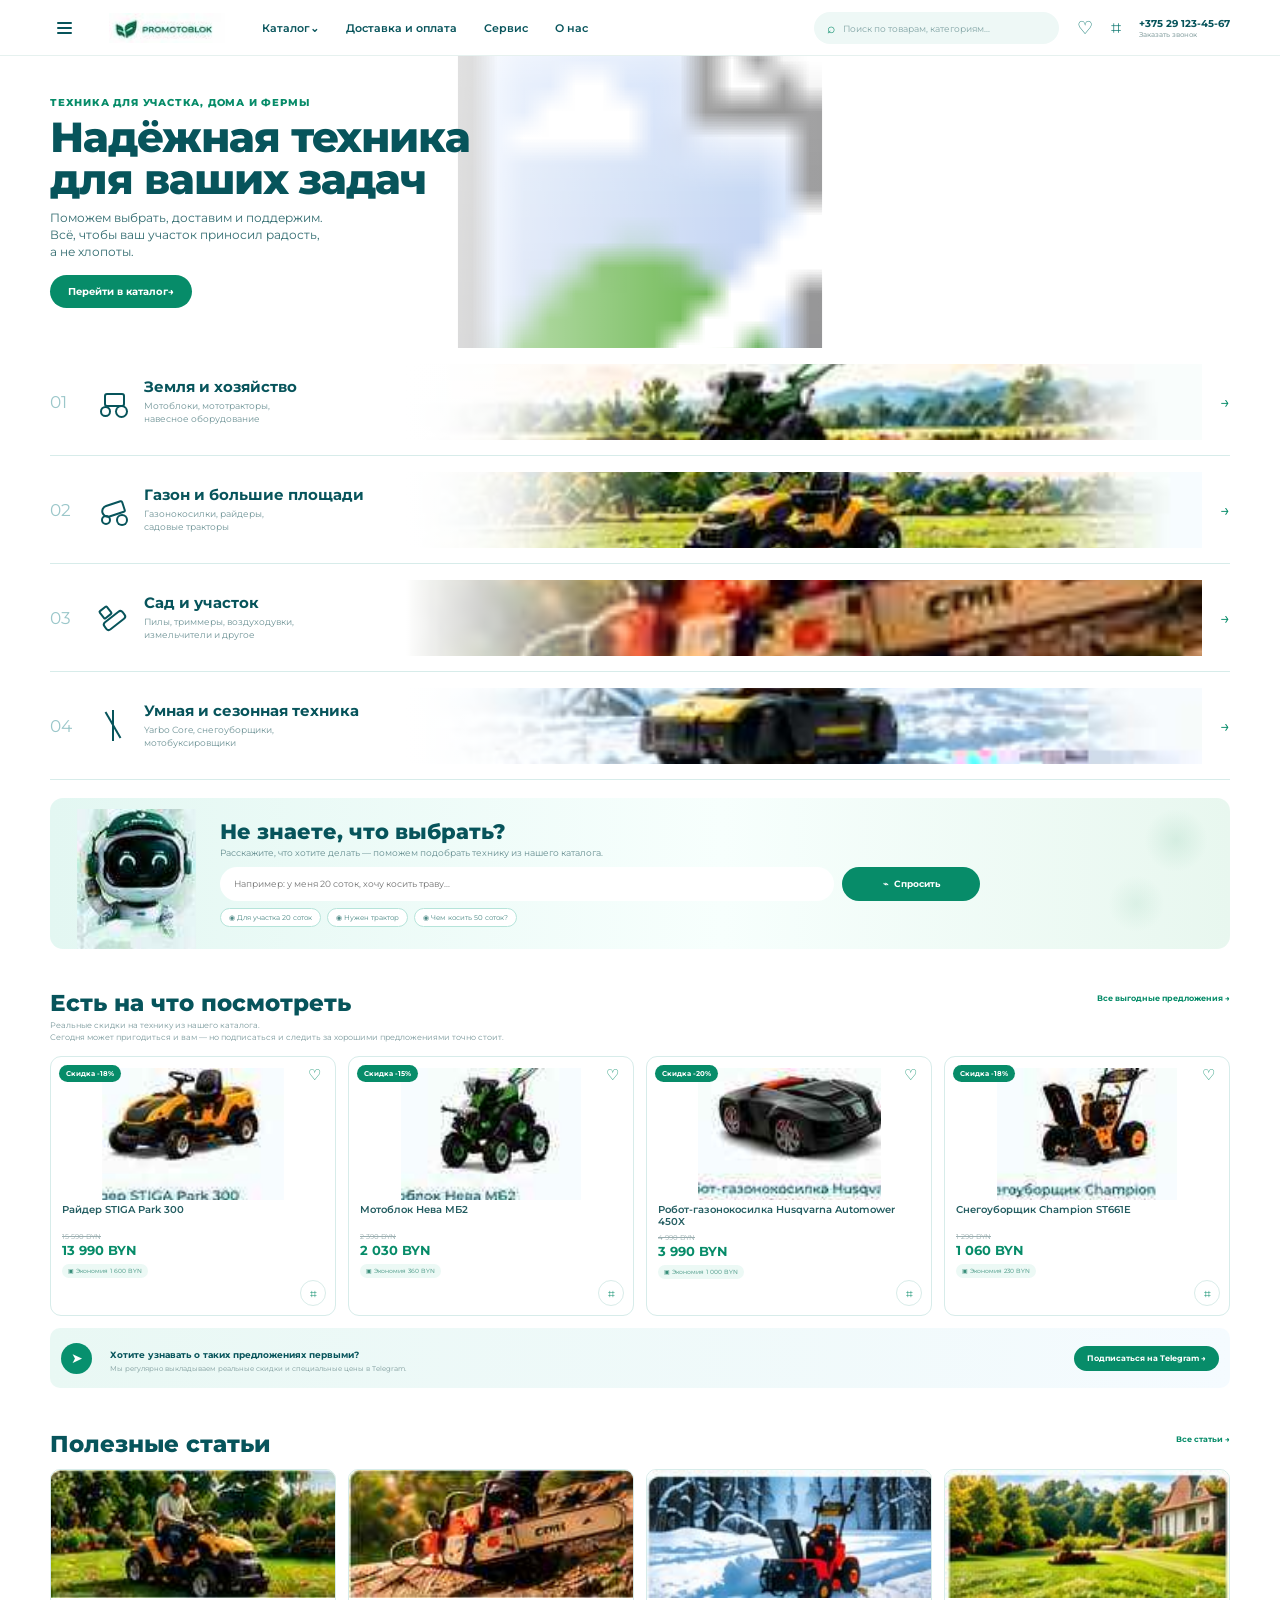
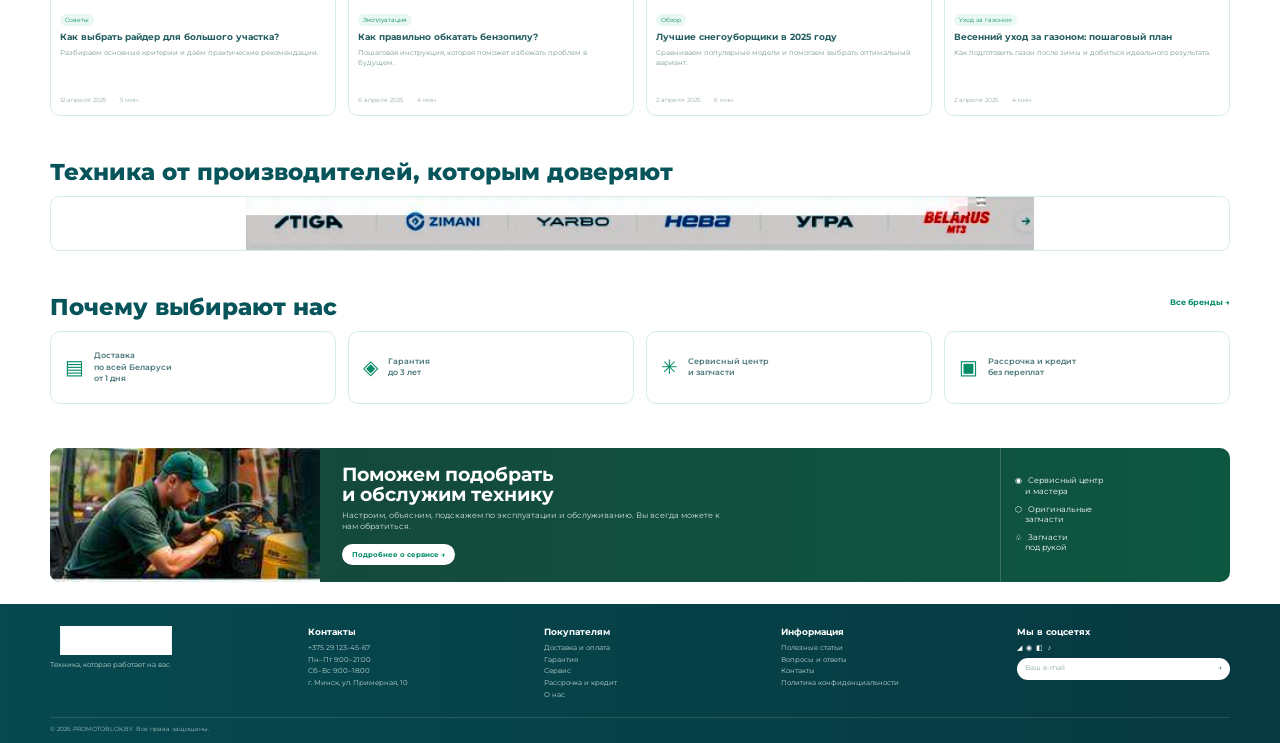
==== commit b84f34db: "Load stabilization CSS directly in homepage head" ====
--- a/index.html
+++ b/index.html
@@ -8,10 +8,10 @@
 <link rel="preconnect" href="https://fonts.googleapis.com">
 <link rel="preconnect" href="https://fonts.gstatic.com" crossorigin>
 <link href="https://fonts.googleapis.com/css2?family=Montserrat:wght@400;500;600;700;800&display=swap" rel="stylesheet">
-<link rel="stylesheet" href="styles-v4.css?v=4">
-<style>
-.art3{background-image:url('assets/cat4.svg')!important}.art4{background-image:url('assets/hero.svg')!important}.brands-img{background:none!important;display:grid!important;grid-template-columns:repeat(6,1fr)!important;align-items:center!important;overflow:hidden!important}.brands-img:before{content:"STIGA   |   ZIMANI   |   YARBO   |   НЕВА   |   УГРА   |   BELARUS МТЗ";grid-column:1/-1;text-align:center;font-weight:800;font-size:16px;letter-spacing:.08em;color:#07545b;white-space:pre}
-</style>
+<link rel="stylesheet" href="styles-v4.css?v=7">
+<link rel="stylesheet" href="fix-v5.css?v=7">
+<link rel="stylesheet" href="master-v5.css?v=7">
+<link rel="stylesheet" href="layout-v6.css?v=7">
 </head>
 <body>
 <header class="site-header"><div class="container header-row">
@@ -51,5 +51,5 @@
 <section class="service" id="service"><div class="container"><div class="service-box"><div class="service-photo"></div><div class="service-copy"><h2>Поможем подобрать<br>и обслужим технику</h2><p>Настроим, объясним, подскажем по эксплуатации и обслуживанию. Вы всегда можете к нам обратиться.</p><a class="service-btn" href="#contacts">Подробнее о сервисе →</a></div><div class="service-points"><div>◉&nbsp;&nbsp; Сервисный центр<br>&nbsp;&nbsp;&nbsp;&nbsp;&nbsp;и мастера</div><div>⬡&nbsp;&nbsp; Оригинальные<br>&nbsp;&nbsp;&nbsp;&nbsp;&nbsp;запчасти</div><div>♧&nbsp;&nbsp; Запчасти<br>&nbsp;&nbsp;&nbsp;&nbsp;&nbsp;под рукой</div></div></div></div></section>
 </main>
 <footer class="footer" id="delivery"><div class="container footer-grid"><div><a class="foot-logo" href="index.html"></a><p>Техника, которая работает на вас</p></div><div><h4>Контакты</h4><p>+375 29 123-45-67<br>Пн–Пт 9:00–21:00<br>Сб–Вс 9:00–18:00<br>г. Минск, ул. Примерная, 10</p></div><div><h4>Покупателям</h4><p>Доставка и оплата<br>Гарантия<br>Сервис<br>Рассрочка и кредит<br>О нас</p></div><div><h4>Информация</h4><p>Полезные статьи<br>Вопросы и ответы<br>Контакты<br>Политика конфиденциальности</p></div><div><h4>Мы в соцсетях</h4><p class="social">◢&nbsp; ◉&nbsp; ◧&nbsp; ♪</p><div class="email">Ваш e-mail <b>→</b></div></div></div><div class="container footer-bottom">© 2026 PROMOTOBLOK.BY. Все права защищены.</div></footer>
-<script src="app.js"></script>
+<script src="app.js?v=7"></script>
 </body></html>
--- a/fix-v5.css
+++ b/fix-v5.css
@@ -0,0 +1,14 @@
+/* PROMOTOBLOK master correction pass v5 */
+.logo,.foot-logo{background-image:url('assets-v2/logo-master.svg')!important;background-size:contain!important;background-repeat:no-repeat!important;background-position:center!important}
+.cat1{background-image:url('assets-v2/cat1.svg')!important}.cat4{background-image:url('assets-v2/cat4.svg')!important}
+@media(min-width:701px){
+.container{width:min(1180px,calc(100% - 48px))!important}
+.site-header,.header-row{height:58px!important}
+.logo{width:143px!important;height:31px!important}
+.hero{height:265px!important}.hero h1{font-size:41px!important;line-height:1.02!important}.hero-copy{max-width:500px!important}
+.group-row{height:94px!important;grid-template-columns:46px 48px 260px 1fr 28px!important}.gphoto{height:72px!important}
+.ai-box{min-height:126px!important}.robot{width:110px!important;height:118px!important}
+.product{min-height:226px!important}.product-img{height:115px!important}.article-img{height:108px!important}
+.brands-img{height:49px!important}.service-box{min-height:116px!important}
+}
+@media(max-width:700px){.logo{background-size:contain!important}.cat1,.cat4{background-size:cover!important}}
--- a/master-v5.css
+++ b/master-v5.css
@@ -0,0 +1,20 @@
+/* PROMOTOBLOK precision pass v6 */
+.hero-photo{background-image:url('assets/hero-master.svg')!important;background-size:cover!important;background-position:center!important;transform:none!important}
+.hero-fade{background:linear-gradient(90deg,rgba(255,255,255,.98) 0%,rgba(255,255,255,.94) 18%,rgba(255,255,255,.67) 36%,rgba(255,255,255,.08) 58%,rgba(255,255,255,0) 72%)!important}
+.cat3{background-image:url('assets/a2.svg')!important;background-position:center 52%!important}
+.art3{background-image:url('assets/article3-master.svg')!important}.art4{background-image:url('assets/article4-master.svg')!important}
+.brands-img{display:block!important;background:#fff url('assets/brands-master2.svg') center/contain no-repeat!important;border:1px solid #d7ecea!important}.brands-img:before{content:none!important}
+@media(min-width:701px){
+.container{width:min(1180px,calc(100% - 46px))!important}
+.site-header,.header-row{height:56px!important}
+.logo{width:142px!important;height:30px!important}.main-nav{gap:27px!important;font-size:11px!important}
+.hero{height:292px!important}.hero-copy{max-width:500px!important}.hero h1{font-size:42px!important;line-height:1.01!important;letter-spacing:-.025em!important}.hero p{font-size:11.5px!important;line-height:1.45!important}.kicker{font-size:10px!important}.hero .btn{padding:10px 18px!important}
+.group-row{height:108px!important;grid-template-columns:47px 49px 270px 1fr 28px!important}.gphoto{height:76px!important}.gcopy h2{font-size:15px!important}.gcopy p{font-size:9px!important}.num{font-size:17px!important}
+.ai{padding:18px 0 20px!important}.ai-box{min-height:151px!important;grid-template-columns:132px 1fr!important;padding:0 26px!important}.robot{width:120px!important;height:140px!important}.ai-copy h2{font-size:21px!important}.ai-copy>p{font-size:9px!important}.ask{max-width:760px!important;grid-template-columns:1fr 138px!important}.ask input,.ask button{height:34px!important}.quick button{font-size:7px!important}
+.offers,.articles,.brands,.why,.service{padding:22px 0!important}.section-head h2,.brands h2,.why h2{font-size:23px!important}.section-head p{font-size:8.2px!important}.product{min-height:260px!important;padding:11px!important}.product-img{height:132px!important}.product h3{font-size:9.5px!important}.product strong{font-size:13px!important}.telegram{min-height:60px!important}
+.article-img{height:128px!important}.article-body{padding:9px!important}.article-body h3{font-size:9.3px!important}.article-body p{font-size:7.2px!important;min-height:33px!important}
+.brands-img{height:55px!important}.why-grid>div{min-height:73px!important}.service-box{min-height:132px!important;grid-template-columns:270px 1fr 230px!important}.service-copy{padding:17px 22px!important}.service-copy h2{font-size:19px!important}.footer{padding:22px 0 10px!important}.footer-grid{gap:24px!important}.footer-grid h4{font-size:8.8px!important}.footer-grid p{font-size:7.2px!important;line-height:1.65!important}.footer-bottom{margin-top:12px!important}
+}
+@media(max-width:700px){
+.hero{height:245px!important}.hero h1{font-size:30px!important}.group-row{height:73px!important}.gphoto{display:none!important}.ai-box{min-height:128px!important}.product{min-height:104px!important}.article-img{height:92px!important}.brands-img{height:40px!important}
+}
--- a/layout-v6.css
+++ b/layout-v6.css
@@ -0,0 +1,80 @@
+/* PROMOTOBLOK layout stabilization pass v6
+   Goal: keep all blocks on one grid from normal desktop widths through very wide viewports.
+   Browser zoom may visually shrink/enlarge the whole page, but geometry must not drift. */
+html,body{min-width:320px;overflow-x:hidden}
+
+/* One master grid for header and every content section */
+.container{
+  width:calc(100% - 48px)!important;
+  max-width:1180px!important;
+  margin-left:auto!important;
+  margin-right:auto!important;
+}
+
+.header-row{width:100%;min-width:0}
+.main-nav,.header-spacer,.search,.phone{min-width:0}
+.search{flex:0 1 245px}
+
+.hero{width:100%;}
+.hero-inner{width:calc(100% - 48px)!important;max-width:1180px!important}
+.hero-photo{inset:0!important}
+
+/* category rows: fixed text zone + fluid image zone, never overflow */
+.group-row{
+  width:100%;
+  grid-template-columns:46px 48px minmax(230px,260px) minmax(0,1fr) 28px!important;
+}
+.gcopy,.gphoto{min-width:0}
+.gphoto{width:100%!important;max-width:none!important}
+
+.ai-box,.telegram,.service-box,.brands-img{width:100%;max-width:100%}
+.ask{width:100%;max-width:760px}
+.ask input{min-width:0}
+
+.product-grid,.article-grid,.why-grid{grid-template-columns:repeat(4,minmax(0,1fr))!important}
+.product,.article,.why-grid>div{min-width:0}
+.product h3,.article-body h3,.article-body p{overflow-wrap:anywhere}
+
+.footer-grid{grid-template-columns:minmax(140px,1.1fr) repeat(4,minmax(0,1fr))!important}
+.footer-grid>*{min-width:0}
+
+/* Laptop / compact desktop: preserve same composition, only compress auxiliary chrome */
+@media (max-width:1120px) and (min-width:701px){
+  .container,.hero-inner{width:calc(100% - 36px)!important}
+  .header-row{gap:12px!important}
+  .main-nav{gap:16px!important;font-size:10px!important}
+  .search{flex-basis:200px!important;width:200px!important}
+  .logo{width:128px!important}
+  .phone{font-size:9px!important}
+  .group-row{grid-template-columns:40px 42px minmax(205px,235px) minmax(0,1fr) 24px!important}
+  .gcopy h2{font-size:14px!important}
+  .service-box{grid-template-columns:220px minmax(0,1fr) 190px!important}
+}
+
+/* Tablet: switch deliberately instead of letting desktop grid collapse */
+@media (max-width:900px) and (min-width:701px){
+  .search{display:none!important}
+  .main-nav{gap:14px!important}
+  .hero h1{font-size:36px!important}
+  .group-row{grid-template-columns:38px 40px minmax(190px,220px) minmax(0,1fr) 22px!important}
+  .product-grid,.article-grid{grid-template-columns:repeat(2,minmax(0,1fr))!important}
+  .why-grid{grid-template-columns:repeat(2,minmax(0,1fr))!important}
+  .footer-grid{grid-template-columns:repeat(3,minmax(0,1fr))!important}
+}
+
+/* Mobile keeps its own approved composition and never inherits desktop widths */
+@media (max-width:700px){
+  .container,.hero-inner{width:calc(100% - 24px)!important;max-width:none!important}
+  .group-row{grid-template-columns:31px 39px minmax(0,1fr) 20px!important}
+  .gphoto{display:none!important}
+  .product-grid,.article-grid{grid-template-columns:1fr!important}
+  .why-grid{grid-template-columns:1fr 1fr!important}
+  .footer-grid{grid-template-columns:1fr 1fr!important}
+}
+
+/* Very wide viewports / extreme browser zoom: do not stretch approved design */
+@media (min-width:1600px){
+  .container,.hero-inner{max-width:1180px!important}
+  .hero-photo{background-size:cover!important}
+  .group-row,.ai-box,.product-grid,.article-grid,.brands-img,.why-grid,.service-box{max-width:1180px}
+}
